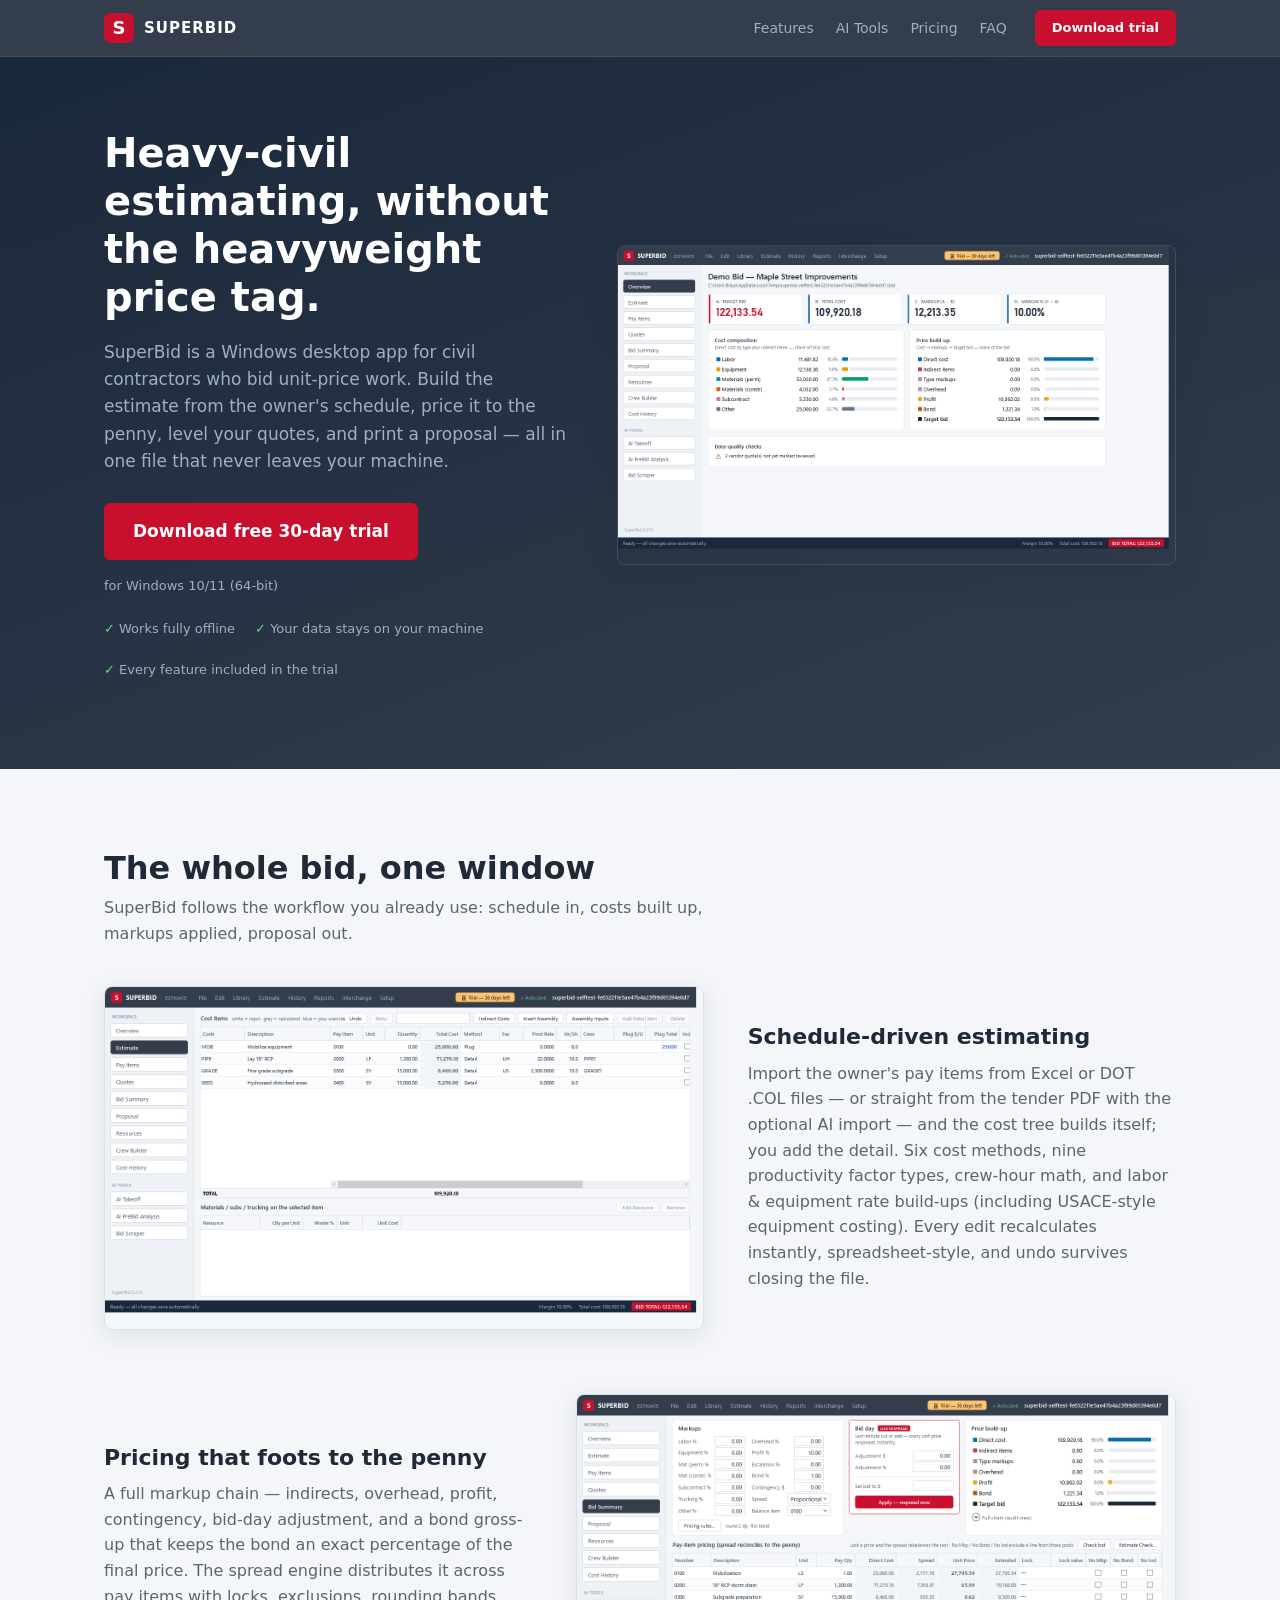
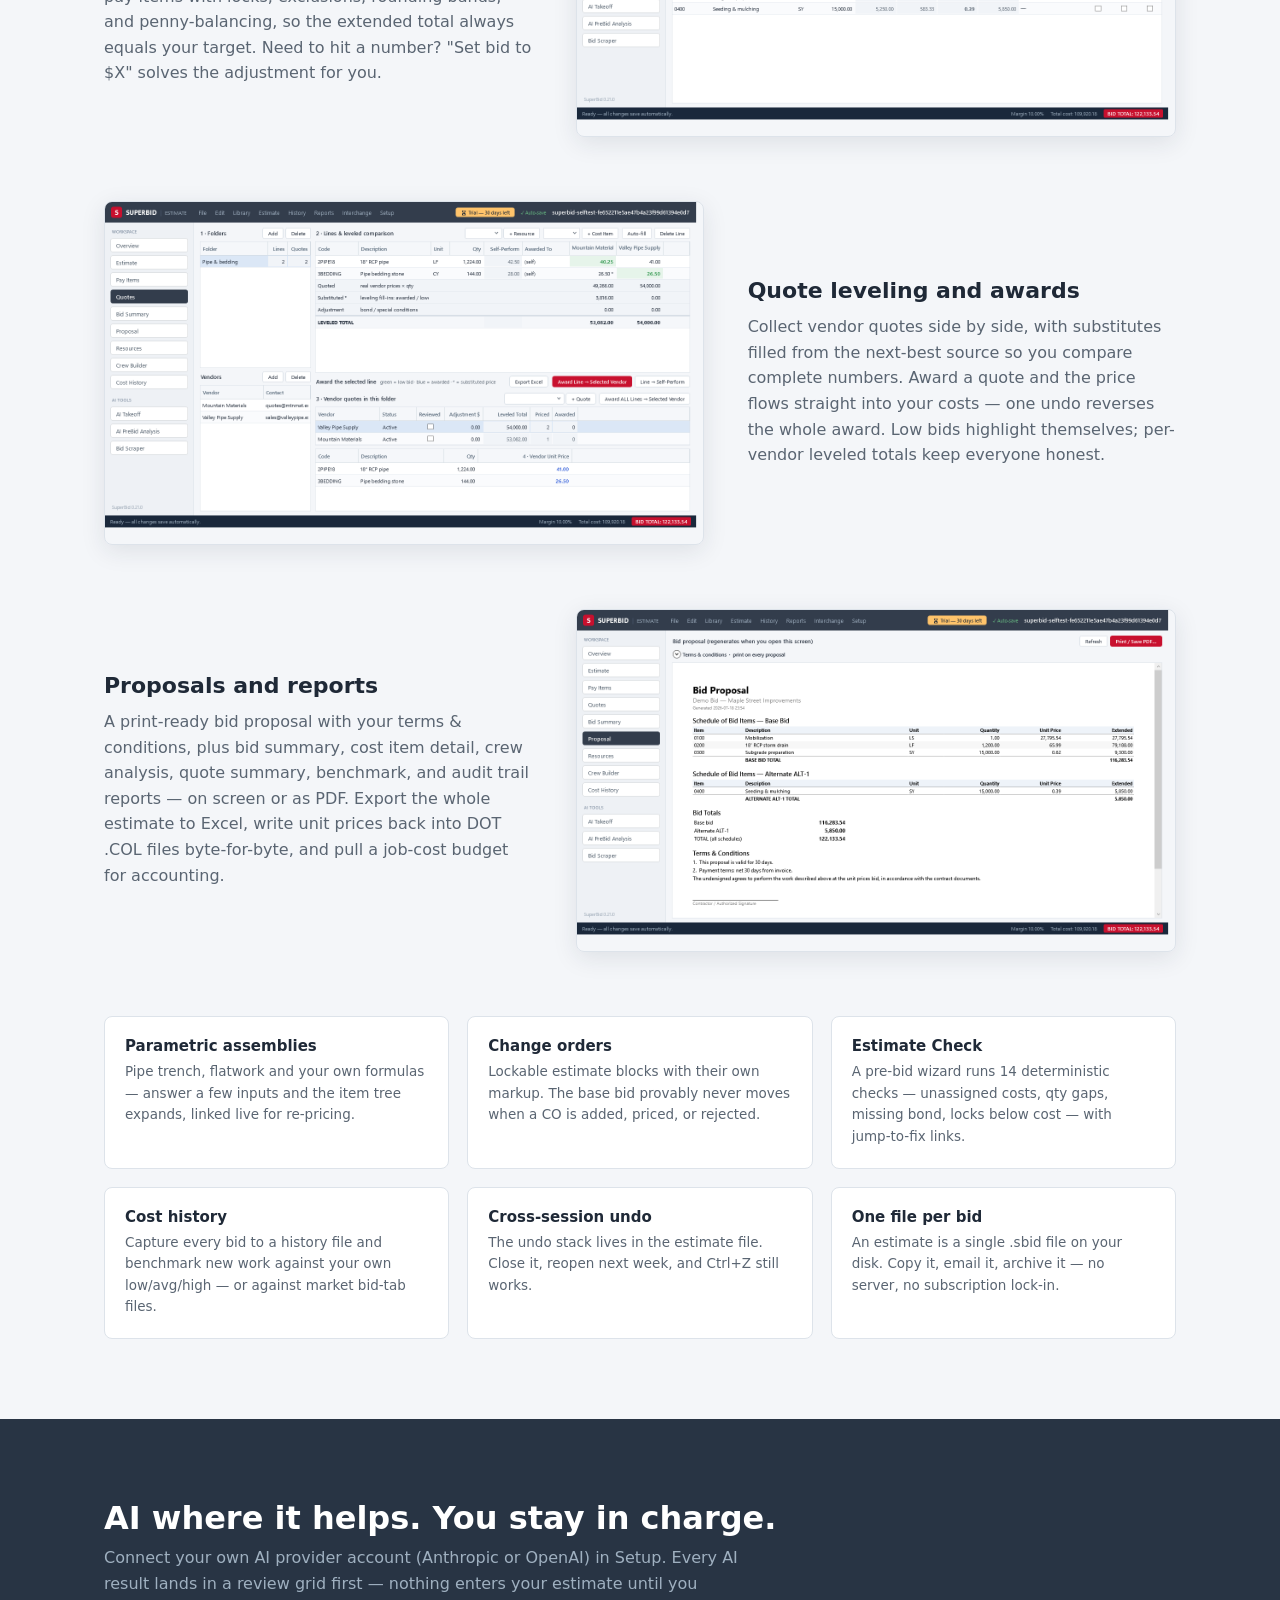
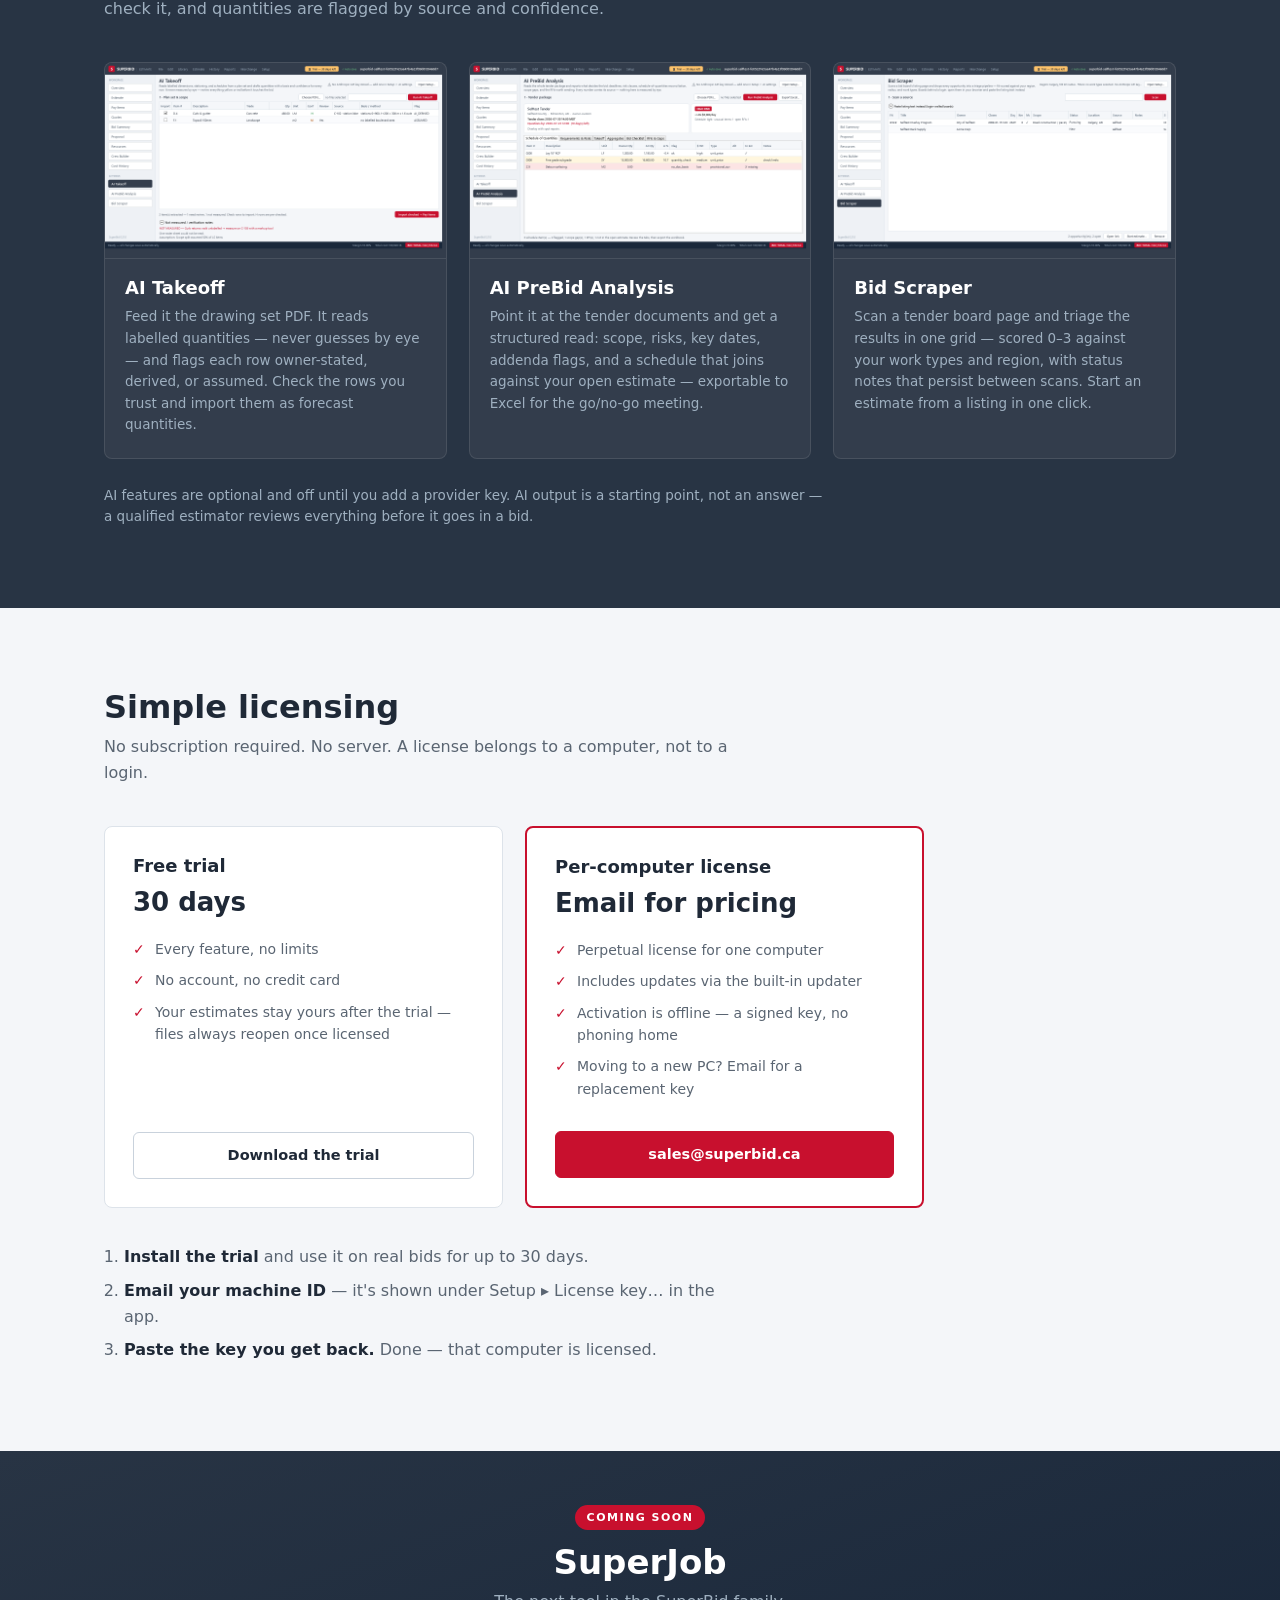
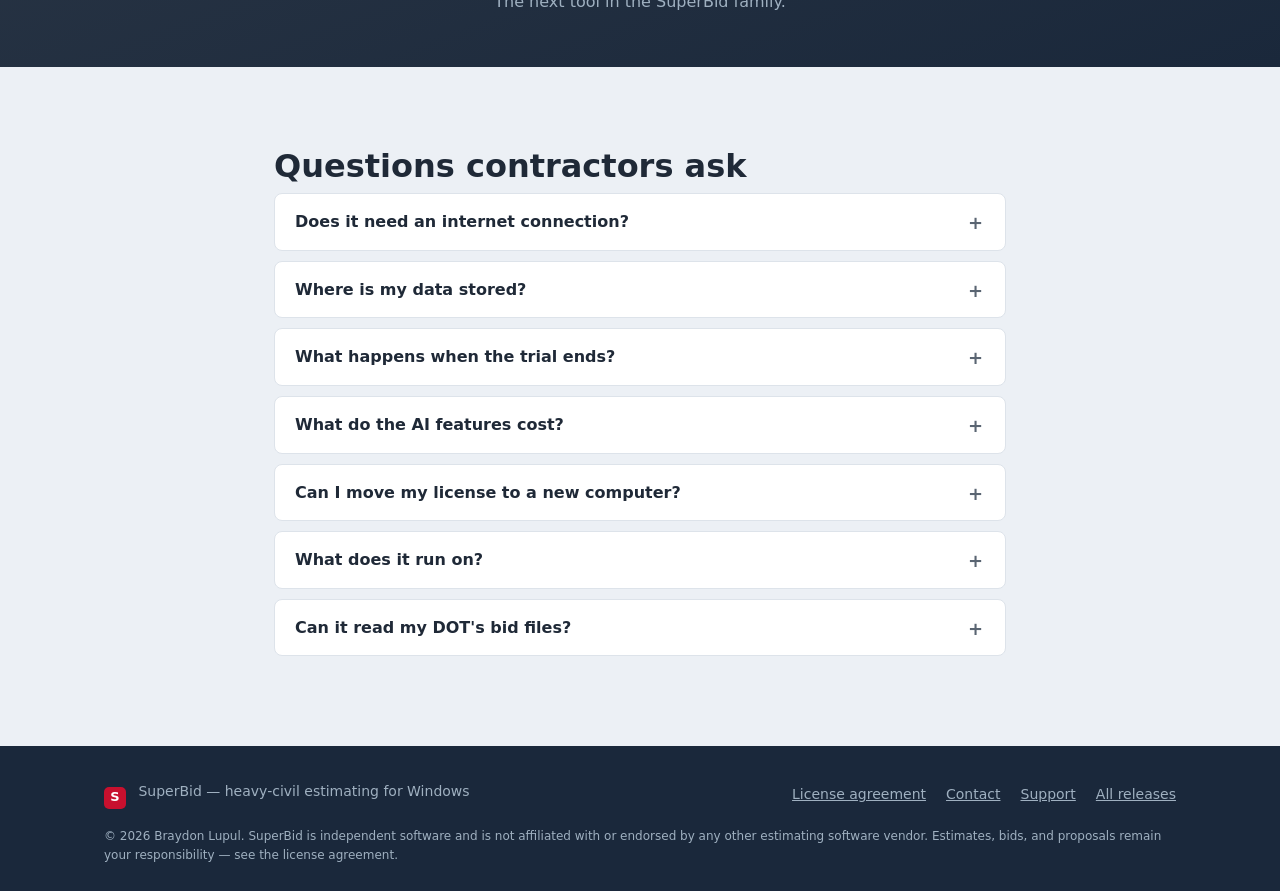
==== index.html @ 9d980979 "SuperJob coming-soon teaser" ====
<!DOCTYPE html>
<html lang="en">
<head>
<meta charset="utf-8">
<meta name="viewport" content="width=device-width, initial-scale=1">
<title>SuperBid — Heavy-Civil Estimating for Windows</title>
<meta name="description" content="SuperBid is a Windows desktop estimating app for heavy-civil contractors: schedule-driven cost trees, crews and equipment build-ups, quote leveling, bid pricing to the penny, AI takeoff and pre-bid analysis. Free 30-day trial.">
<meta property="og:title" content="SuperBid — Heavy-Civil Estimating for Windows">
<meta property="og:description" content="Build the estimate from the owner's schedule, price it to the penny, level your quotes, and print a proposal — all offline, all in one file. Free 30-day trial.">
<meta property="og:type" content="website">
<meta property="og:url" content="https://superbid.ca/">
<meta property="og:image" content="https://superbid.ca/assets/overview.png">
<meta name="twitter:card" content="summary_large_image">
<link rel="canonical" href="https://superbid.ca/">
<link rel="icon" href="assets/favicon.ico">
<link rel="stylesheet" href="styles.css">
</head>
<body>

<header class="topbar">
  <div class="container topbar-inner">
    <a class="brand" href="#top" aria-label="SuperBid home">
      <span class="brand-mark" aria-hidden="true">S</span>
      <span class="brand-name">SUPERBID</span>
    </a>
    <nav class="topnav" aria-label="Main">
      <a href="#features">Features</a>
      <a href="#ai">AI Tools</a>
      <a href="#pricing">Pricing</a>
      <a href="#faq">FAQ</a>
    </nav>
    <a class="btn btn-red btn-small" href="https://github.com/lupulbraydon-ops/superbid-releases/releases/latest" data-download>Download trial</a>
  </div>
</header>

<main id="top">

  <!-- ============ Hero ============ -->
  <section class="hero">
    <div class="container hero-inner">
      <div class="hero-copy">
        <h1>Heavy-civil estimating, without the heavyweight price&nbsp;tag.</h1>
        <p class="hero-sub">SuperBid is a Windows desktop app for civil contractors who bid unit-price work.
        Build the estimate from the owner's schedule, price it to the penny, level your quotes,
        and print a proposal — all in one file that never leaves your machine.</p>
        <div class="hero-actions">
          <a class="btn btn-red btn-big" href="https://github.com/lupulbraydon-ops/superbid-releases/releases/latest" data-download>
            Download free 30-day trial
          </a>
          <span class="hero-version" data-version>for Windows 10/11 (64-bit)</span>
        </div>
        <ul class="trust-strip">
          <li>Works fully offline</li>
          <li>Your data stays on your machine</li>
          <li>Every feature included in the trial</li>
        </ul>
      </div>
      <figure class="hero-shot">
        <img src="assets/overview.png" alt="SuperBid Overview dashboard showing bid KPIs, cost composition and price build-up for an open estimate" width="1400" height="800" loading="eager">
      </figure>
    </div>
  </section>

  <!-- ============ Features ============ -->
  <section id="features" class="section">
    <div class="container">
      <h2>The whole bid, one window</h2>
      <p class="section-sub">SuperBid follows the workflow you already use: schedule in, costs built up, markups applied, proposal out.</p>

      <div class="feature-row">
        <figure><img src="assets/estimate.png" alt="SuperBid Estimate screen: hierarchical cost item tree with crews, productivity factors and computed totals" loading="lazy" width="1400" height="800"></figure>
        <div class="feature-copy">
          <h3>Schedule-driven estimating</h3>
          <p>Import the owner's pay items from Excel or DOT .COL files — or straight from the tender PDF
          with the optional AI import — and the cost tree builds itself; you add the detail. Six cost methods, nine productivity factor types, crew-hour math,
          and labor &amp; equipment rate build-ups (including USACE-style equipment costing).
          Every edit recalculates instantly, spreadsheet-style, and undo survives closing the file.</p>
        </div>
      </div>

      <div class="feature-row reverse">
        <figure><img src="assets/bidsummary.png" alt="SuperBid Bid Summary screen: markup chain, bond and profit settings, price spread across pay items" loading="lazy" width="1400" height="800"></figure>
        <div class="feature-copy">
          <h3>Pricing that foots to the penny</h3>
          <p>A full markup chain — indirects, overhead, profit, contingency, bid-day adjustment, and a
          bond gross-up that keeps the bond an exact percentage of the final price. The spread engine
          distributes it across pay items with locks, exclusions, rounding bands, and penny-balancing,
          so the extended total always equals your target. Need to hit a number? "Set bid to $X" solves
          the adjustment for you.</p>
        </div>
      </div>

      <div class="feature-row">
        <figure><img src="assets/quotes.png" alt="SuperBid Quotes screen: vendor quote comparison grid with low-bid highlighting and awarded vendor" loading="lazy" width="1400" height="800"></figure>
        <div class="feature-copy">
          <h3>Quote leveling and awards</h3>
          <p>Collect vendor quotes side by side, with substitutes filled from the next-best source so you
          compare complete numbers. Award a quote and the price flows straight into your costs —
          one undo reverses the whole award. Low bids highlight themselves; per-vendor leveled totals
          keep everyone honest.</p>
        </div>
      </div>

      <div class="feature-row reverse">
        <figure><img src="assets/proposal.png" alt="SuperBid Proposal screen: inline print preview of the bid proposal with numbered terms and conditions" loading="lazy" width="1400" height="800"></figure>
        <div class="feature-copy">
          <h3>Proposals and reports</h3>
          <p>A print-ready bid proposal with your terms &amp; conditions, plus bid summary, cost item detail,
          crew analysis, quote summary, benchmark, and audit trail reports — on screen or as PDF.
          Export the whole estimate to Excel, write unit prices back into DOT .COL files byte-for-byte,
          and pull a job-cost budget for accounting.</p>
        </div>
      </div>

      <div class="capability-grid">
        <div class="cap"><h4>Parametric assemblies</h4><p>Pipe trench, flatwork and your own formulas — answer a few inputs and the item tree expands, linked live for re-pricing.</p></div>
        <div class="cap"><h4>Change orders</h4><p>Lockable estimate blocks with their own markup. The base bid provably never moves when a CO is added, priced, or rejected.</p></div>
        <div class="cap"><h4>Estimate Check</h4><p>A pre-bid wizard runs 14 deterministic checks — unassigned costs, qty gaps, missing bond, locks below cost — with jump-to-fix links.</p></div>
        <div class="cap"><h4>Cost history</h4><p>Capture every bid to a history file and benchmark new work against your own low/avg/high — or against market bid-tab files.</p></div>
        <div class="cap"><h4>Cross-session undo</h4><p>The undo stack lives in the estimate file. Close it, reopen next week, and Ctrl+Z still works.</p></div>
        <div class="cap"><h4>One file per bid</h4><p>An estimate is a single .sbid file on your disk. Copy it, email it, archive it — no server, no subscription lock-in.</p></div>
      </div>
    </div>
  </section>

  <!-- ============ AI ============ -->
  <section id="ai" class="section section-dark">
    <div class="container">
      <h2>AI where it helps. You stay in charge.</h2>
      <p class="section-sub">Connect your own AI provider account (Anthropic or OpenAI) in Setup. Every AI result lands in a
      review grid first — nothing enters your estimate until you check it, and quantities are flagged
      by source and confidence.</p>
      <div class="ai-grid">
        <figure class="ai-card">
          <img src="assets/aitakeoff.png" alt="SuperBid AI Takeoff screen: quantities transcribed from PDF drawings in a review grid with confidence colouring" loading="lazy" width="1400" height="800">
          <figcaption><h3>AI Takeoff</h3>
          <p>Feed it the drawing set PDF. It reads labelled quantities — never guesses by eye — and flags
          each row owner-stated, derived, or assumed. Check the rows you trust and import them as
          forecast quantities.</p></figcaption>
        </figure>
        <figure class="ai-card">
          <img src="assets/prebid.png" alt="SuperBid AI PreBid screen: tender analysis summary cards with risk rating and schedule join" loading="lazy" width="1400" height="800">
          <figcaption><h3>AI PreBid Analysis</h3>
          <p>Point it at the tender documents and get a structured read: scope, risks, key dates,
          addenda flags, and a schedule that joins against your open estimate — exportable to Excel
          for the go/no-go meeting.</p></figcaption>
        </figure>
        <figure class="ai-card">
          <img src="assets/scraper.png" alt="SuperBid Bid Scraper screen: scanned tender listings scored by fit with triage status column" loading="lazy" width="1400" height="800">
          <figcaption><h3>Bid Scraper</h3>
          <p>Scan a tender board page and triage the results in one grid — scored 0–3 against your work
          types and region, with status notes that persist between scans. Start an estimate from a
          listing in one click.</p></figcaption>
        </figure>
      </div>
      <p class="ai-note">AI features are optional and off until you add a provider key. AI output is a starting point,
      not an answer — a qualified estimator reviews everything before it goes in a bid.</p>
    </div>
  </section>

  <!-- ============ Pricing ============ -->
  <section id="pricing" class="section">
    <div class="container">
      <h2>Simple licensing</h2>
      <p class="section-sub">No subscription required. No server. A license belongs to a computer, not to a login.</p>
      <div class="pricing-grid">
        <div class="price-card">
          <h3>Free trial</h3>
          <p class="price-line">30 days</p>
          <ul>
            <li>Every feature, no limits</li>
            <li>No account, no credit card</li>
            <li>Your estimates stay yours after the trial — files always reopen once licensed</li>
          </ul>
          <a class="btn btn-outline" href="https://github.com/lupulbraydon-ops/superbid-releases/releases/latest" data-download>Download the trial</a>
        </div>
        <div class="price-card price-card-main">
          <h3>Per-computer license</h3>
          <p class="price-line">Email for pricing</p>
          <ul>
            <li>Perpetual license for one computer</li>
            <li>Includes updates via the built-in updater</li>
            <li>Activation is offline — a signed key, no phoning home</li>
            <li>Moving to a new PC? Email for a replacement key</li>
          </ul>
          <a class="btn btn-red" href="mailto:sales@superbid.ca?subject=SuperBid%20license">sales@superbid.ca</a>
        </div>
      </div>
      <ol class="buy-steps">
        <li><strong>Install the trial</strong> and use it on real bids for up to 30 days.</li>
        <li><strong>Email your machine ID</strong> — it's shown under Setup ▸ License key… in the app.</li>
        <li><strong>Paste the key you get back.</strong> Done — that computer is licensed.</li>
      </ol>
    </div>
  </section>

  <!-- ============ SuperJob teaser ============ -->
  <section class="teaser" aria-label="Coming soon">
    <div class="container">
      <span class="teaser-badge">Coming soon</span>
      <h2>SuperJob</h2>
      <p>The next tool in the SuperBid family.</p>
    </div>
  </section>

  <!-- ============ FAQ ============ -->
  <section id="faq" class="section section-alt">
    <div class="container container-narrow">
      <h2>Questions contractors ask</h2>
      <details>
        <summary>Does it need an internet connection?</summary>
        <p>No. Estimating, pricing, quotes, and reports are fully offline — job-trailer friendly. On launch
        the app checks the public release feed for a newer version (nothing about you or your estimates is
        sent, and downloads only happen when you click the update button). The optional AI tools and
        tender-board scans use the internet when you run them.</p>
      </details>
      <details>
        <summary>Where is my data stored?</summary>
        <p>On your disk. Each estimate is a single .sbid file (an open, self-contained database file);
        libraries and history are files too. There is no cloud account, and nothing you create is uploaded
        anywhere — unless you run the optional AI tools, which send only the documents you choose to your
        own AI provider account.</p>
      </details>
      <details>
        <summary>What happens when the trial ends?</summary>
        <p>The app asks for a license key at startup. Your files are untouched, and they open again the
        moment a key is entered. Nothing is deleted, ever.</p>
      </details>
      <details>
        <summary>What do the AI features cost?</summary>
        <p>They run on your own AI provider account (Anthropic or OpenAI) using your API key, so you pay the
        provider directly for what you use — typically cents per document. Without a key, the AI screens
        simply stay off; everything else works.</p>
      </details>
      <details>
        <summary>Can I move my license to a new computer?</summary>
        <p>Yes — licenses are per-computer, so email your new machine ID to
        <a href="mailto:support@superbid.ca">support@superbid.ca</a> and you'll get a replacement key.</p>
      </details>
      <details>
        <summary>What does it run on?</summary>
        <p>Windows 10 or 11, 64-bit. It's a single self-contained download — no installer chain,
        no runtimes to hunt down. Unzip and run.</p>
      </details>
      <details>
        <summary>Can it read my DOT's bid files?</summary>
        <p>SuperBid round-trips fixed-column .COL proposal files (import the schedule, write your unit
        prices back into the same file byte-for-byte) and imports pay items from Excel; the optional AI
        import reads them from tender PDFs. For agencies using AASHTOWare .ebsx, convert to .COL in
        AASHTOWare first.</p>
      </details>
    </div>
  </section>

</main>

<footer class="footer">
  <div class="container footer-inner">
    <div>
      <span class="brand-mark brand-mark-small" aria-hidden="true">S</span>
      <span>SuperBid — heavy-civil estimating for Windows</span>
    </div>
    <nav aria-label="Footer">
      <a href="eula.html">License agreement</a>
      <a href="mailto:info@superbid.ca">Contact</a>
      <a href="mailto:support@superbid.ca">Support</a>
      <a href="https://github.com/lupulbraydon-ops/superbid-releases/releases" rel="noopener">All releases</a>
    </nav>
  </div>
  <div class="container footer-fine">
    <p>© 2026 Braydon Lupul. SuperBid is independent software and is not affiliated with or endorsed by any other estimating software vendor.
    Estimates, bids, and proposals remain your responsibility — see the license agreement.</p>
  </div>
</footer>

<script src="site.js"></script>
</body>
</html>
---- styles.css ----
/* SuperBid marketing site — brand tokens lifted from the app's Theme.xaml:
   slate 950 #1A283B / 900 #283444 / 800 #333D4C, accent #C8102E (hover #A50D26),
   page bg #F4F6F9, text #1F2937 / secondary #5A6572. No external fonts or JS libs. */

* { margin: 0; padding: 0; box-sizing: border-box; }

:root {
  --slate-950: #1A283B;
  --slate-900: #283444;
  --slate-800: #333D4C;
  --red: #C8102E;
  --red-hover: #A50D26;
  --page: #F4F6F9;
  --card: #FFFFFF;
  --border: #DDE3EA;
  --text: #1F2937;
  --text-2: #5A6572;
  --text-on-dark: #FFFFFF;
  --text-dim-on-dark: #9FB0C0;
  --radius: 8px;
  --shadow: 0 10px 30px rgba(26, 40, 59, 0.18);
}

@media (prefers-reduced-motion: no-preference) {
  html { scroll-behavior: smooth; }
}

body {
  font-family: "Segoe UI", system-ui, -apple-system, sans-serif;
  color: var(--text);
  background: var(--page);
  line-height: 1.6;
  font-size: 16px;
}

img { max-width: 100%; height: auto; display: block; }

.container { max-width: 1120px; margin: 0 auto; padding: 0 24px; }
.container-narrow { max-width: 780px; }

h1, h2, h3, h4 { line-height: 1.2; }
h2 { font-size: 32px; margin-bottom: 8px; }
.section-sub { color: var(--text-2); max-width: 640px; margin-bottom: 40px; }

/* ---- top bar ---- */
.topbar {
  position: sticky; top: 0; z-index: 50;
  background: var(--slate-800);
  border-bottom: 1px solid rgba(255,255,255,0.08);
}
.topbar-inner { display: flex; align-items: center; gap: 28px; height: 56px; }
.brand { display: flex; align-items: center; gap: 10px; text-decoration: none; }
.brand-mark {
  display: inline-flex; align-items: center; justify-content: center;
  width: 30px; height: 30px; border-radius: 7px;
  background: var(--red); color: #fff; font-weight: 800; font-size: 18px;
}
.brand-mark-small { width: 22px; height: 22px; font-size: 13px; border-radius: 5px; margin-right: 8px; vertical-align: -5px; }
.brand-name { color: #fff; font-weight: 700; letter-spacing: 1px; font-size: 15px; }
.topnav { display: flex; gap: 22px; margin-left: auto; }
.topnav a { color: var(--text-dim-on-dark); text-decoration: none; font-size: 14px; }
.topnav a:hover { color: #fff; }

/* ---- buttons ---- */
.btn {
  display: inline-block; text-decoration: none; text-align: center;
  border-radius: 6px; font-weight: 600; border: 1px solid transparent;
  transition: background 0.15s, border-color 0.15s;
}
.btn-red { background: var(--red); color: #fff; border-color: var(--red); }
.btn-red:hover { background: var(--red-hover); border-color: var(--red-hover); }
.btn-outline { color: var(--text); border-color: #C9D2DC; background: var(--card); }
.btn-outline:hover { border-color: var(--slate-800); }
.btn-small { padding: 7px 16px; font-size: 13px; }
.btn-big { padding: 14px 28px; font-size: 17px; }

/* ---- hero ---- */
.hero {
  background: linear-gradient(160deg, var(--slate-950) 0%, var(--slate-800) 100%);
  color: var(--text-on-dark);
  padding: 72px 0 88px;
}
.hero-inner { display: grid; grid-template-columns: 5fr 6fr; gap: 48px; align-items: center; }
.hero h1 { font-size: clamp(30px, 3.6vw, 40px); margin-bottom: 18px; max-width: 20ch; }
.hero-sub { color: var(--text-dim-on-dark); font-size: 17px; margin-bottom: 28px; }
.hero-actions { display: flex; align-items: center; gap: 16px; flex-wrap: wrap; margin-bottom: 22px; }
.hero-version { color: var(--text-dim-on-dark); font-size: 13px; }
.trust-strip { list-style: none; display: flex; gap: 20px; flex-wrap: wrap; }
.trust-strip li { color: var(--text-dim-on-dark); font-size: 13px; }
.trust-strip li::before { content: "✓ "; color: #6FCF8B; }
.hero-shot img {
  border-radius: var(--radius);
  border: 1px solid rgba(255,255,255,0.12);
  box-shadow: var(--shadow);
}

/* ---- sections ---- */
.section { padding: 80px 0; }
.section-alt { background: #ECF0F5; }
.section-dark { background: var(--slate-900); color: var(--text-on-dark); }
.section-dark .section-sub { color: var(--text-dim-on-dark); }

/* ---- feature rows ---- */
.feature-row {
  display: grid; grid-template-columns: 7fr 5fr; gap: 44px;
  align-items: center; margin-bottom: 64px;
}
.feature-row.reverse { grid-template-columns: 5fr 7fr; }
.feature-row.reverse figure { order: 2; }
.feature-row figure img {
  border-radius: var(--radius);
  border: 1px solid var(--border);
  box-shadow: 0 6px 24px rgba(26, 40, 59, 0.10);
}
.feature-copy h3 { font-size: 22px; margin-bottom: 10px; }
.feature-copy p { color: var(--text-2); }

/* ---- capability grid ---- */
.capability-grid {
  display: grid; grid-template-columns: repeat(3, 1fr); gap: 18px; margin-top: 8px;
}
.cap {
  background: var(--card); border: 1px solid var(--border);
  border-radius: var(--radius); padding: 20px;
}
.cap h4 { margin-bottom: 6px; font-size: 15px; }
.cap p { color: var(--text-2); font-size: 13.5px; }

/* ---- AI ---- */
.ai-grid { display: grid; grid-template-columns: repeat(3, 1fr); gap: 22px; }
.ai-card { background: var(--slate-800); border-radius: var(--radius); overflow: hidden;
  border: 1px solid rgba(255,255,255,0.10); }
.ai-card img { border-bottom: 1px solid rgba(255,255,255,0.10); }
.ai-card figcaption { padding: 18px 20px 22px; }
.ai-card h3 { font-size: 18px; margin-bottom: 8px; }
.ai-card p { color: var(--text-dim-on-dark); font-size: 13.5px; }
.ai-note { margin-top: 26px; color: var(--text-dim-on-dark); font-size: 13.5px; max-width: 720px; }

/* ---- pricing ---- */
.pricing-grid { display: grid; grid-template-columns: 1fr 1fr; gap: 22px; max-width: 820px; }
.price-card {
  background: var(--card); border: 1px solid var(--border);
  border-radius: var(--radius); padding: 28px;
  display: flex; flex-direction: column;
}
.price-card-main { border-color: var(--red); border-width: 2px; }
.price-card h3 { font-size: 18px; }
.price-line { font-size: 26px; font-weight: 700; margin: 6px 0 14px; }
.price-card ul { list-style: none; margin-bottom: 22px; flex: 1; }
.price-card li { padding-left: 22px; position: relative; margin-bottom: 9px; color: var(--text-2); font-size: 14px; }
.price-card li::before { content: "✓"; position: absolute; left: 0; color: var(--red); font-weight: 700; }
.price-card .btn { padding: 11px 18px; font-size: 14.5px; }
.buy-steps { margin-top: 36px; padding-left: 20px; max-width: 640px; }
.buy-steps li { margin-bottom: 8px; color: var(--text-2); }
.buy-steps strong { color: var(--text); }

/* ---- SuperJob teaser ---- */
.teaser {
  background: linear-gradient(160deg, var(--slate-900) 0%, var(--slate-950) 100%);
  color: var(--text-on-dark); text-align: center; padding: 52px 0;
}
.teaser-badge {
  display: inline-block; background: var(--red); color: #fff;
  font-size: 11px; font-weight: 700; letter-spacing: 1.5px; text-transform: uppercase;
  padding: 4px 12px; border-radius: 999px; margin-bottom: 12px;
}
.teaser h2 { font-size: 34px; margin-bottom: 6px; }
.teaser p { color: var(--text-dim-on-dark); }

/* ---- FAQ ---- */
#faq details {
  background: var(--card); border: 1px solid var(--border);
  border-radius: var(--radius); margin-bottom: 10px; padding: 0 20px;
}
#faq summary {
  cursor: pointer; font-weight: 600; padding: 15px 28px 15px 0; list-style: none; position: relative;
}
#faq summary::-webkit-details-marker { display: none; }
/* the "/ ''" alternative text keeps screen readers from announcing the marker */
#faq summary::after { content: "+" / ""; position: absolute; right: 2px; color: var(--text-2); font-size: 18px; }
#faq details[open] summary::after { content: "–" / ""; }
#faq details p { padding-bottom: 16px; color: var(--text-2); }

/* ---- footer ---- */
.footer { background: var(--slate-950); color: var(--text-dim-on-dark); padding: 34px 0 26px; font-size: 14px; }
.footer-inner { display: flex; align-items: center; justify-content: space-between; gap: 18px; flex-wrap: wrap; }
.footer-inner nav { display: flex; gap: 20px; }
.footer a { color: var(--text-dim-on-dark); }
.footer a:hover { color: #fff; }
/* no opacity here — #9FB0C0 on #1A283B passes AA; dimming it below 4.5:1 doesn't */
.footer-fine { margin-top: 18px; font-size: 12px; }

/* ---- EULA page ---- */
.legal { background: var(--card); border: 1px solid var(--border); border-radius: var(--radius);
  padding: 36px; margin: 48px auto; }
.legal h1 { font-size: 24px; margin-bottom: 4px; }
.legal-version { color: var(--text-2); font-size: 13px; margin-bottom: 22px; }
.legal h2 { font-size: 16px; margin: 24px 0 6px; }
.legal p, .legal li { font-size: 14.5px; color: var(--text); }
.legal p { margin-bottom: 10px; }
.legal ol { padding-left: 26px; margin-bottom: 10px; }
.legal li { margin-bottom: 6px; }

/* ---- responsive ---- */
@media (max-width: 920px) {
  .hero-inner, .feature-row, .feature-row.reverse { grid-template-columns: 1fr; }
  .feature-row.reverse figure { order: 0; }
  .capability-grid, .ai-grid, .pricing-grid { grid-template-columns: 1fr; }
  .topnav { gap: 14px; }
  .topnav a { font-size: 13px; }
  .section { padding: 56px 0; }
}

@media (max-width: 640px) {
  .topnav { display: none; }
  /* with the nav gone, its margin-left:auto goes too — keep the button right-aligned */
  .topbar-inner .btn { margin-left: auto; }
}

/* ---- print ---- */
@media print {
  .topbar, .footer-inner nav, .btn, .hero-shot { display: none; }
  .hero, .section-dark, .footer, .teaser { background: #fff; color: var(--text); }
  .teaser p { color: var(--text-2); }
  .hero-sub, .section-dark .section-sub, .ai-note, .footer, .footer a { color: var(--text-2); }
  .ai-card { background: #fff; border: 1px solid var(--border); }
  .ai-card p, .trust-strip li, .hero-version { color: var(--text-2); }
}
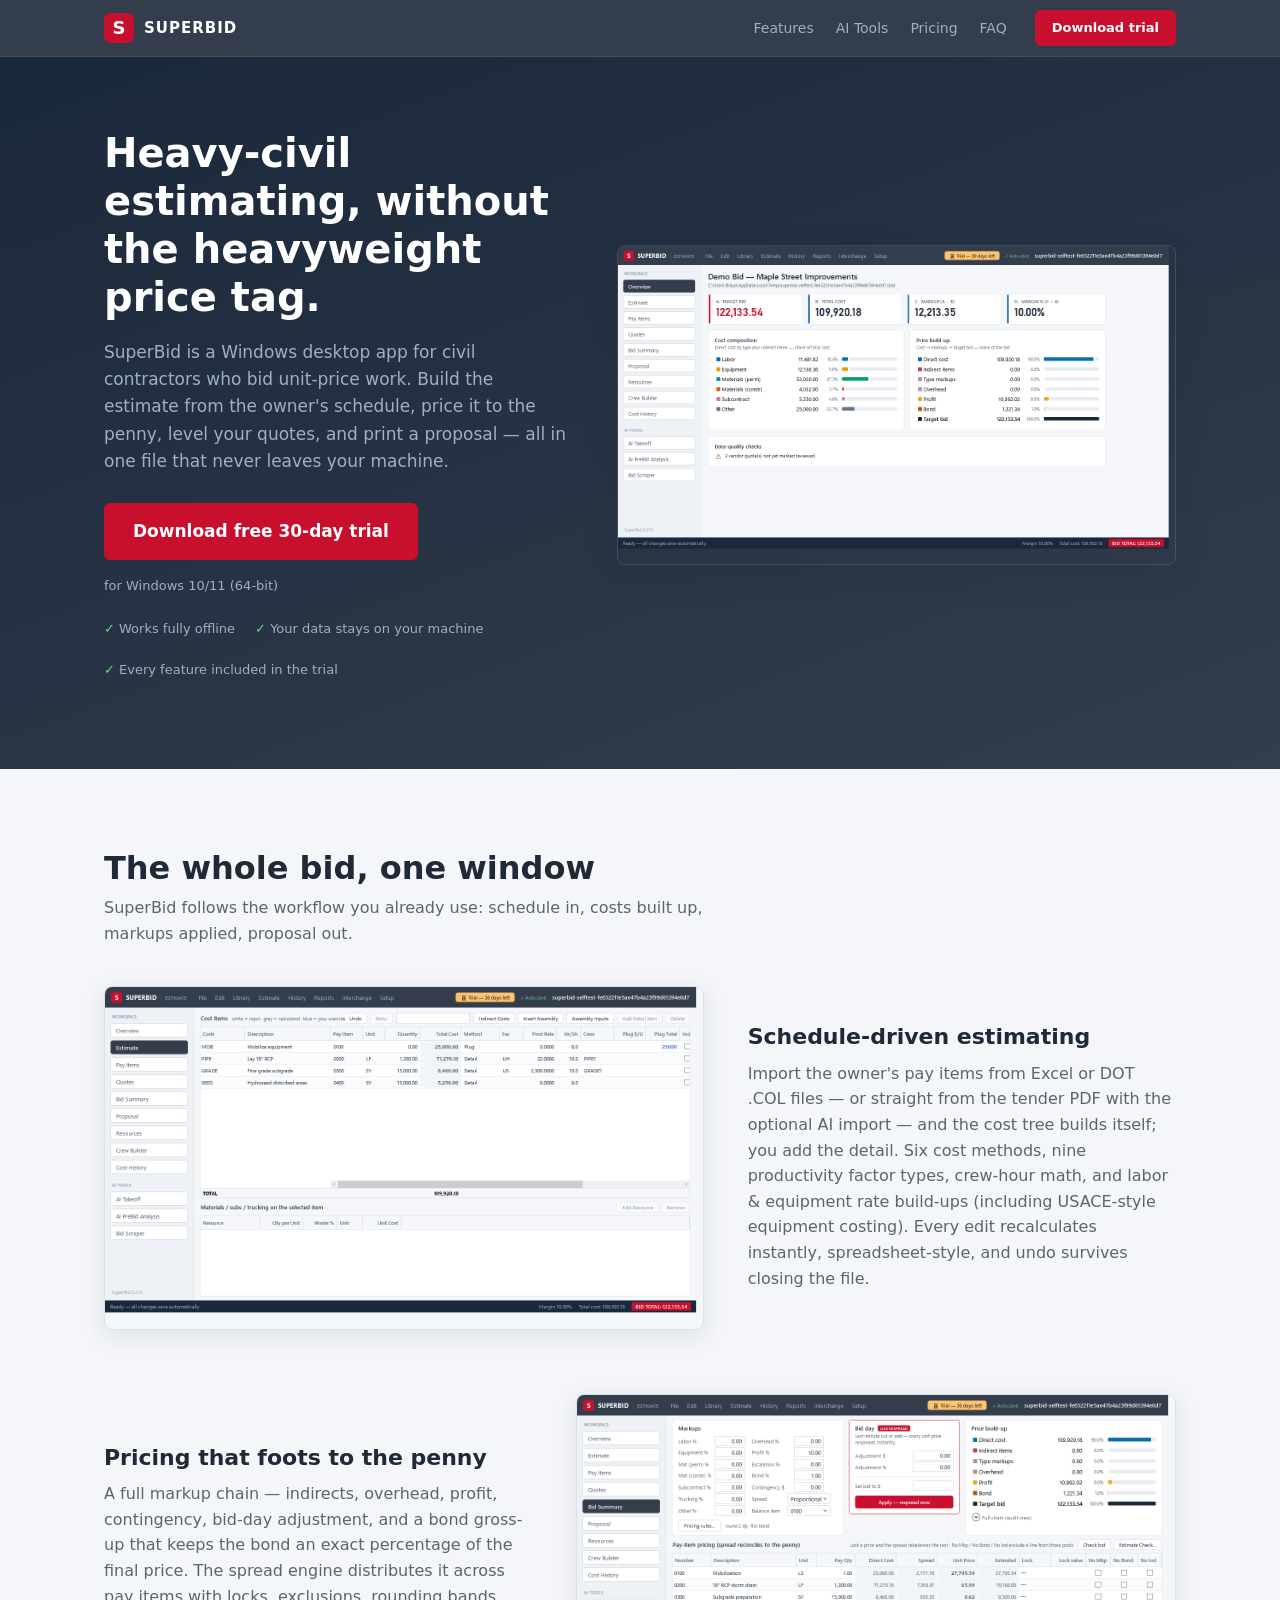
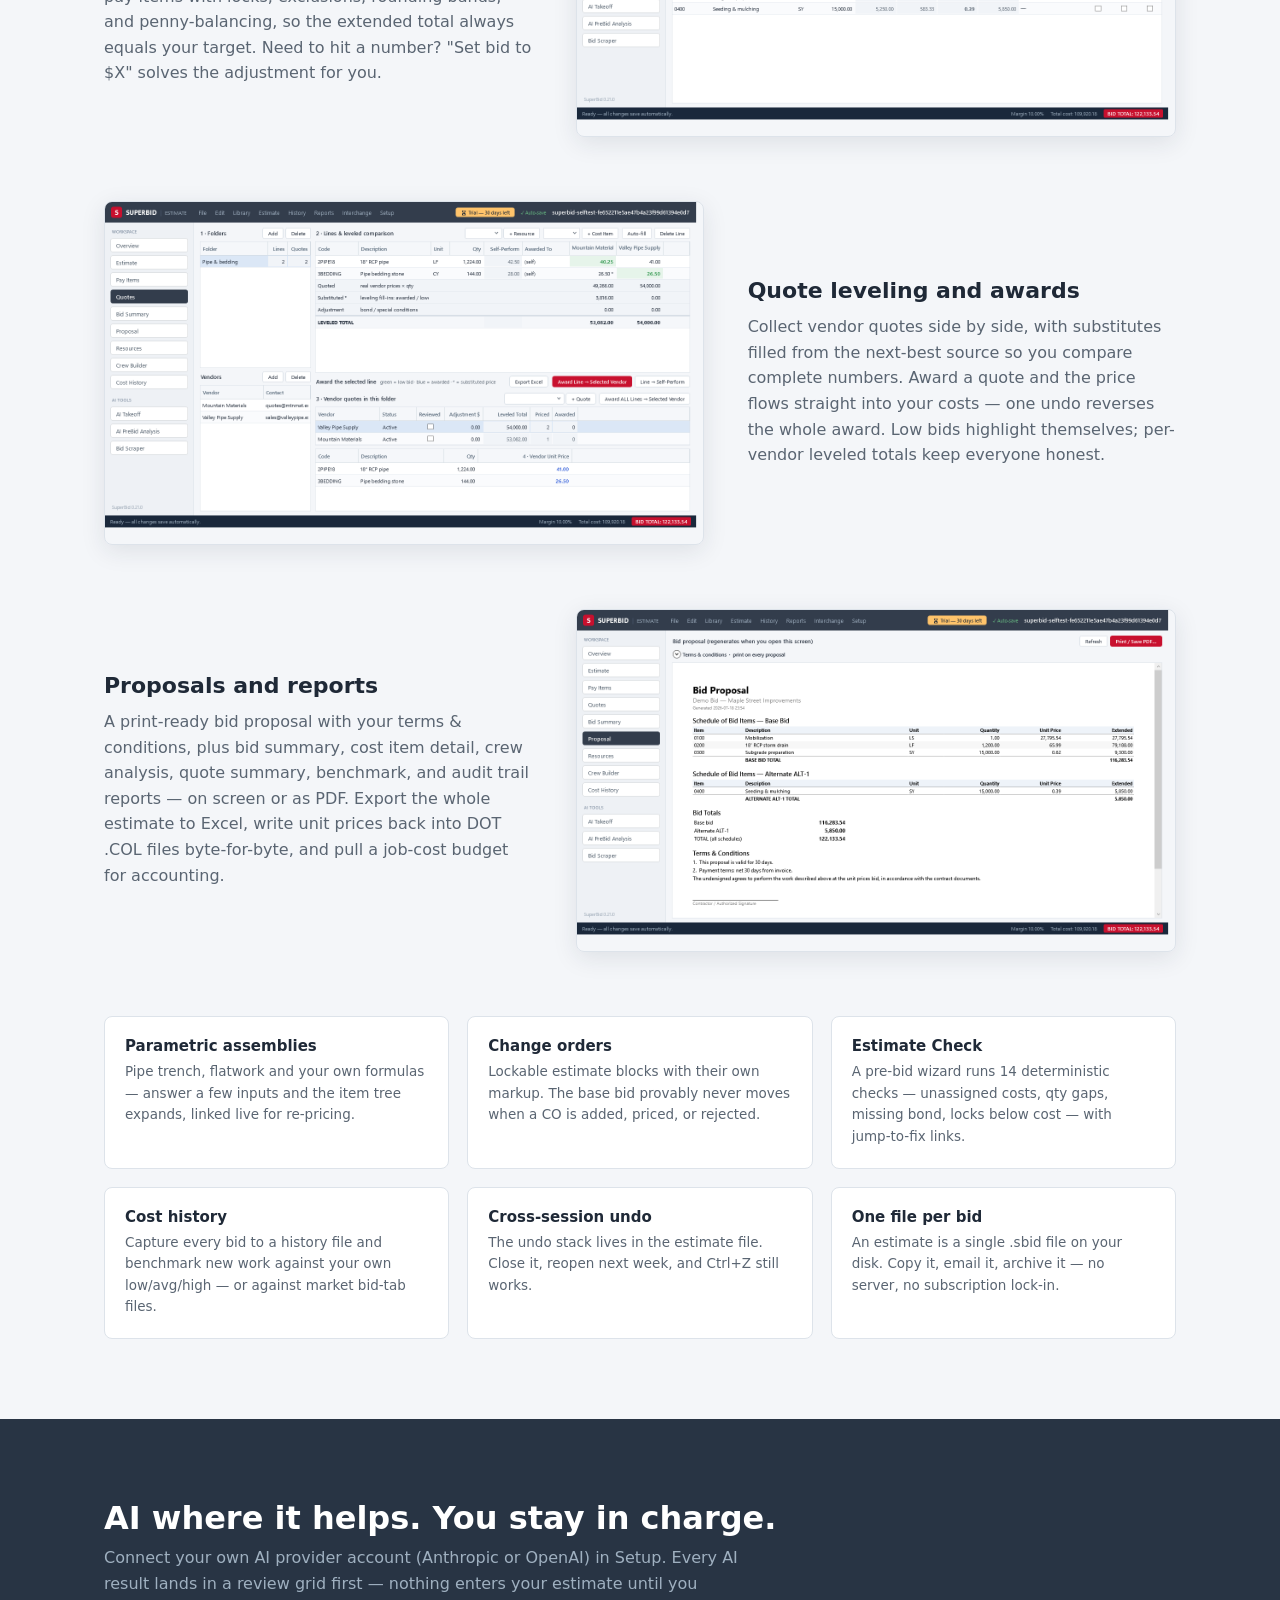
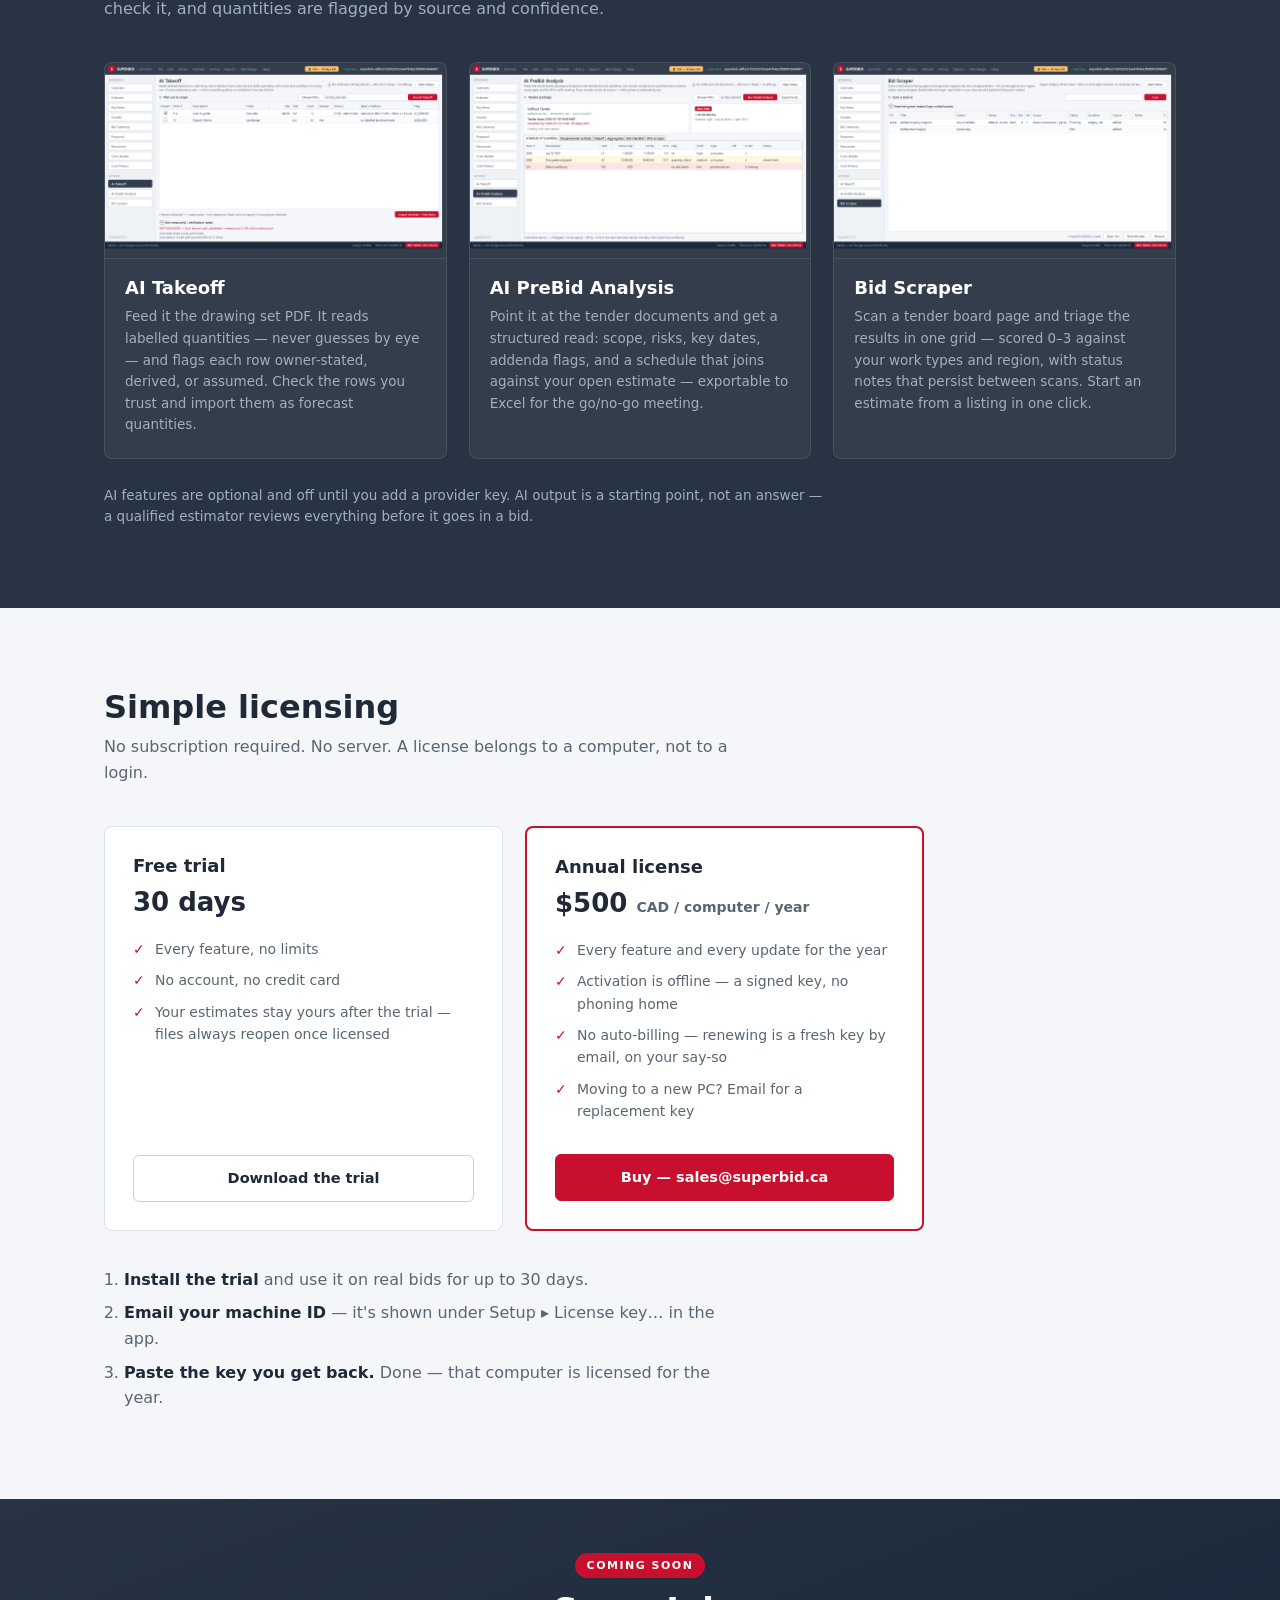
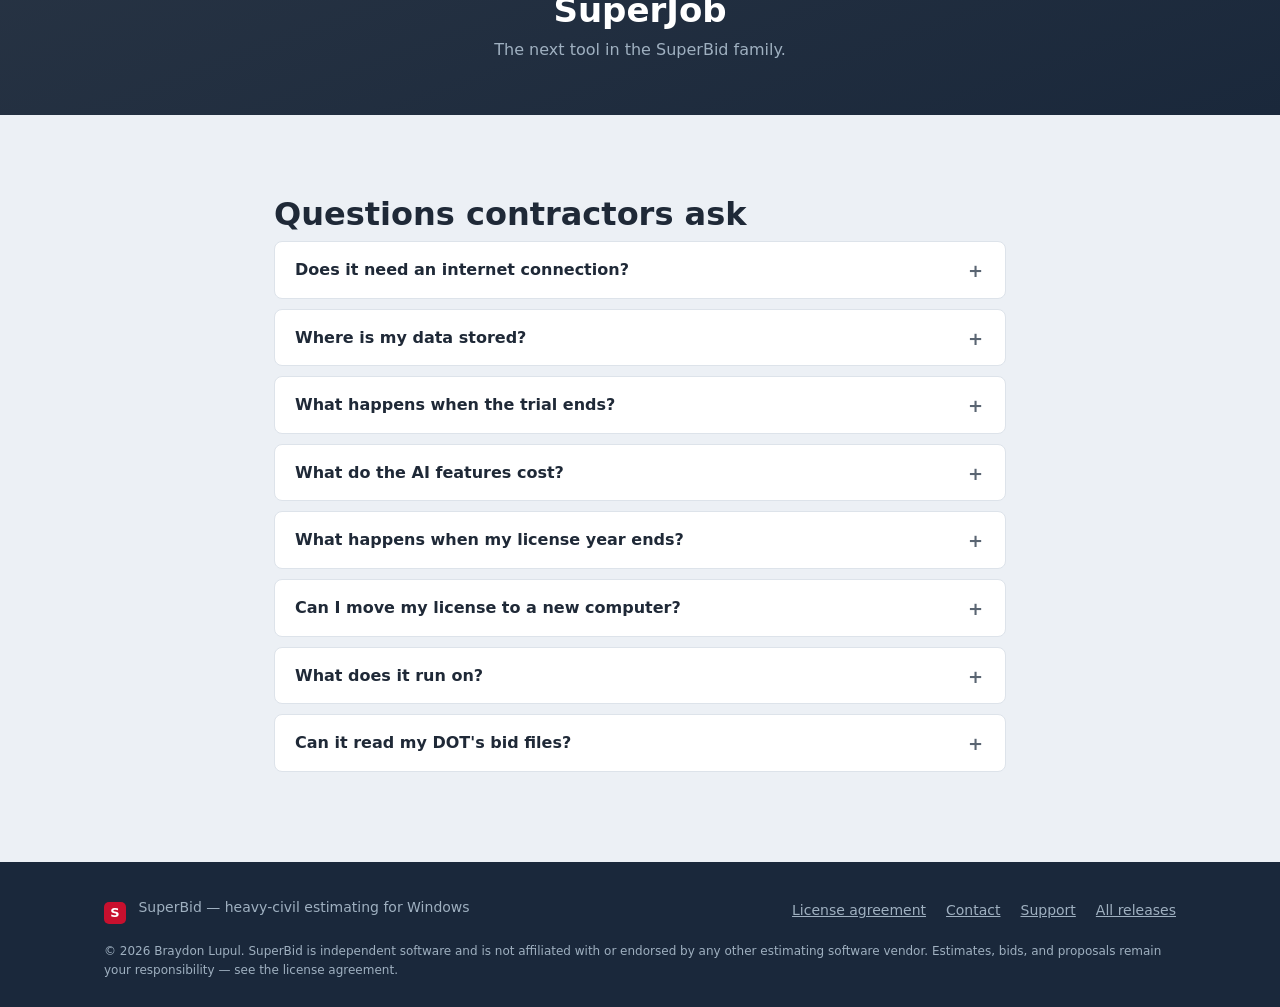
==== commit d99895e7: "Pricing: $500 CAD/computer/year + renewal FAQ" ====
--- a/index.html
+++ b/index.html
@@ -175,21 +175,21 @@
           <a class="btn btn-outline" href="https://github.com/lupulbraydon-ops/superbid-releases/releases/latest" data-download>Download the trial</a>
         </div>
         <div class="price-card price-card-main">
-          <h3>Per-computer license</h3>
-          <p class="price-line">Email for pricing</p>
+          <h3>Annual license</h3>
+          <p class="price-line">$500 <span class="price-per">CAD / computer / year</span></p>
           <ul>
-            <li>Perpetual license for one computer</li>
-            <li>Includes updates via the built-in updater</li>
+            <li>Every feature and every update for the year</li>
             <li>Activation is offline — a signed key, no phoning home</li>
+            <li>No auto-billing — renewing is a fresh key by email, on your say-so</li>
             <li>Moving to a new PC? Email for a replacement key</li>
           </ul>
-          <a class="btn btn-red" href="mailto:sales@superbid.ca?subject=SuperBid%20license">sales@superbid.ca</a>
+          <a class="btn btn-red" href="mailto:sales@superbid.ca?subject=SuperBid%20license">Buy — sales@superbid.ca</a>
         </div>
       </div>
       <ol class="buy-steps">
         <li><strong>Install the trial</strong> and use it on real bids for up to 30 days.</li>
         <li><strong>Email your machine ID</strong> — it's shown under Setup ▸ License key… in the app.</li>
-        <li><strong>Paste the key you get back.</strong> Done — that computer is licensed.</li>
+        <li><strong>Paste the key you get back.</strong> Done — that computer is licensed for the year.</li>
       </ol>
     </div>
   </section>
@@ -231,6 +231,12 @@
         <p>They run on your own AI provider account (Anthropic or OpenAI) using your API key, so you pay the
         provider directly for what you use — typically cents per document. Without a key, the AI screens
         simply stay off; everything else works.</p>
+      </details>
+      <details>
+        <summary>What happens when my license year ends?</summary>
+        <p>The app tells you and asks for a new key — nothing is auto-billed and nothing is deleted.
+        Email <a href="mailto:sales@superbid.ca">sales@superbid.ca</a>, get your renewal key, paste it,
+        and keep working. If you choose not to renew, your .sbid files are still your files.</p>
       </details>
       <details>
         <summary>Can I move my license to a new computer?</summary>
--- a/styles.css
+++ b/styles.css
@@ -146,6 +146,7 @@
 .price-card-main { border-color: var(--red); border-width: 2px; }
 .price-card h3 { font-size: 18px; }
 .price-line { font-size: 26px; font-weight: 700; margin: 6px 0 14px; }
+.price-per { font-size: 14px; font-weight: 600; color: var(--text-2); }
 .price-card ul { list-style: none; margin-bottom: 22px; flex: 1; }
 .price-card li { padding-left: 22px; position: relative; margin-bottom: 9px; color: var(--text-2); font-size: 14px; }
 .price-card li::before { content: "✓"; position: absolute; left: 0; color: var(--red); font-weight: 700; }
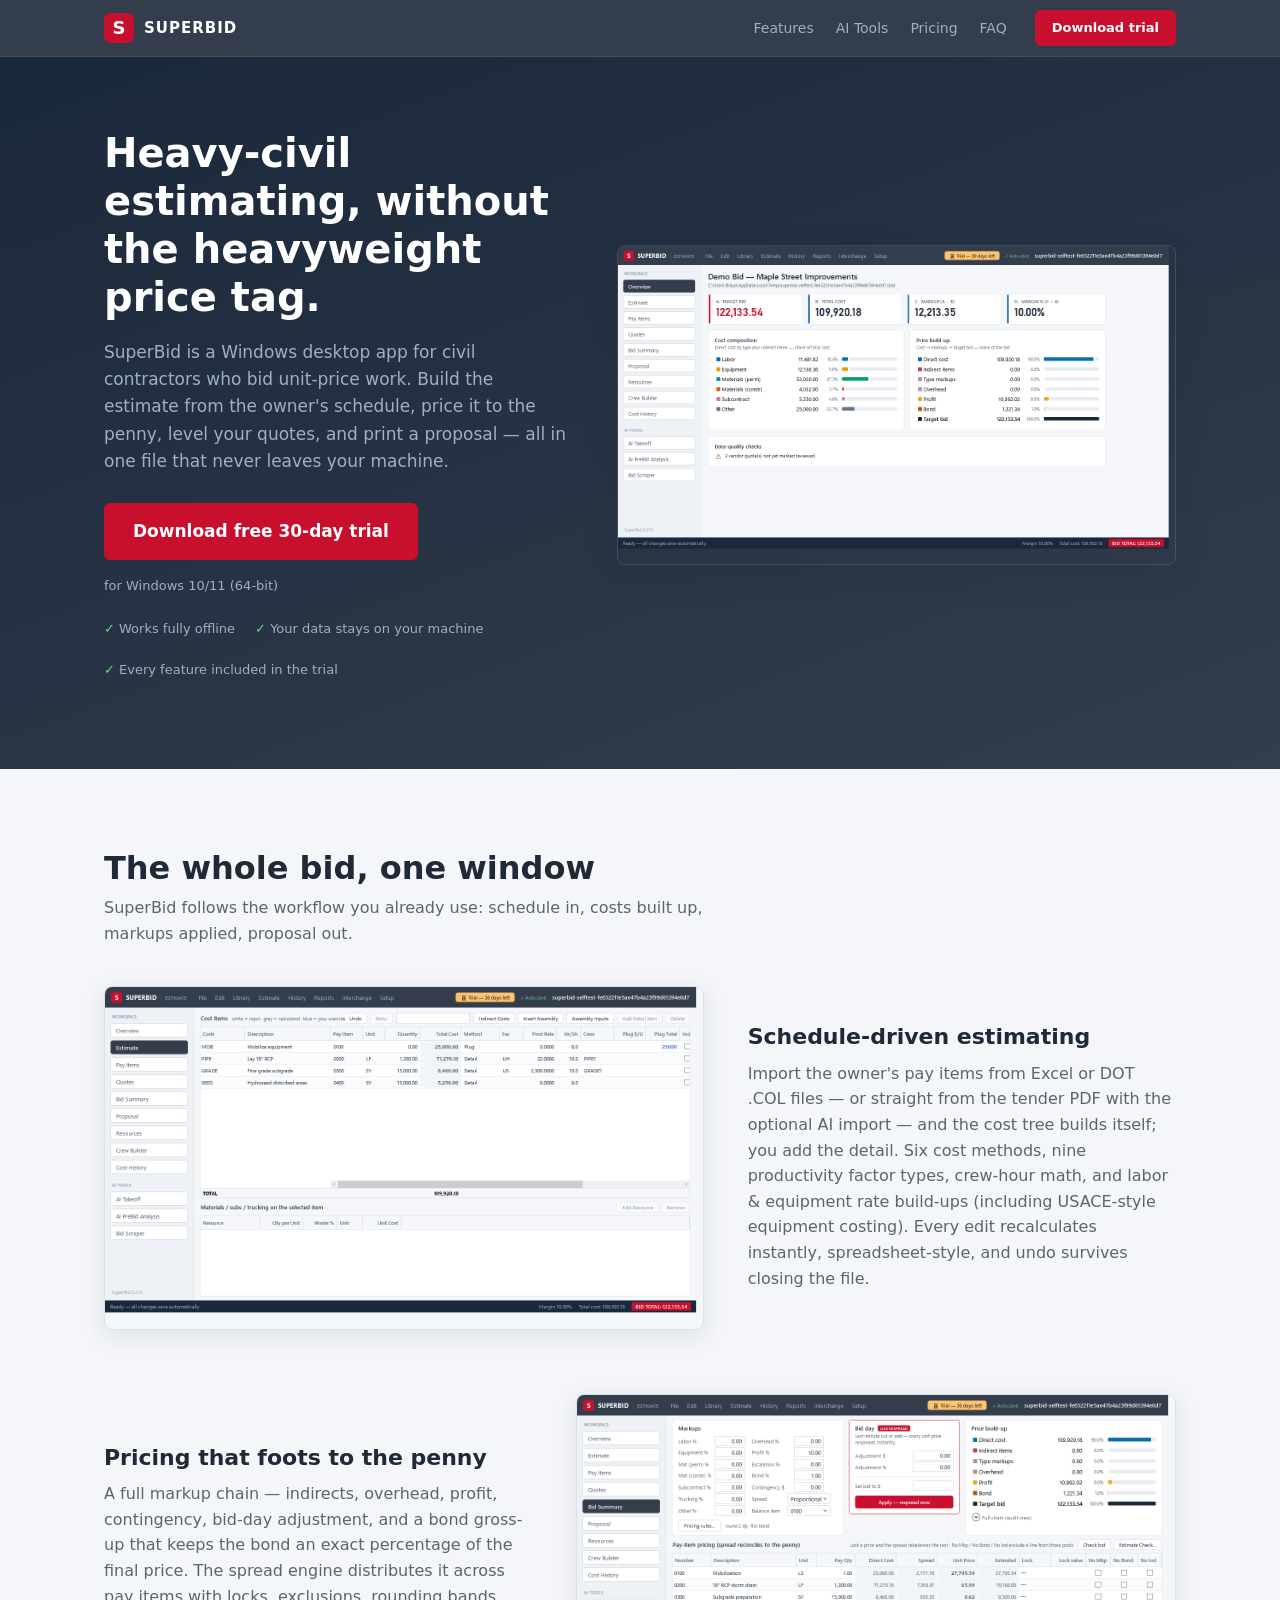
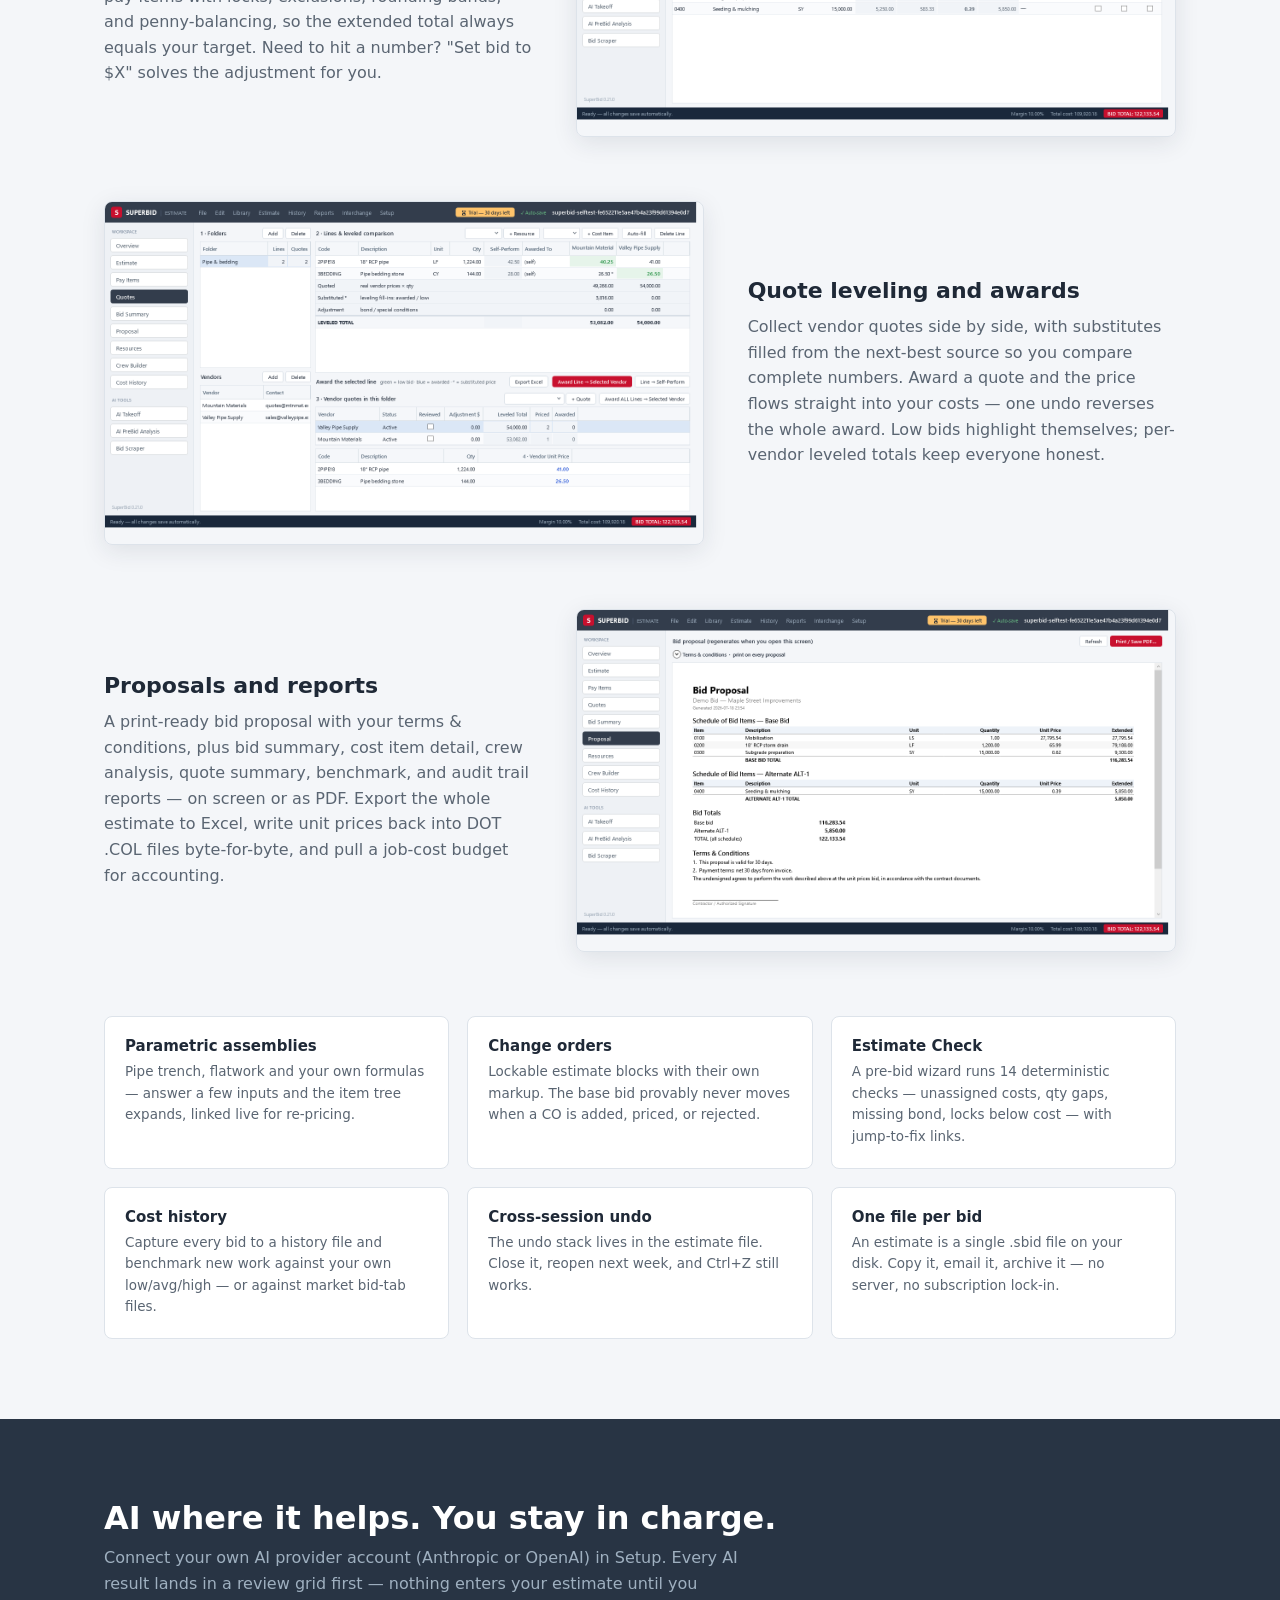
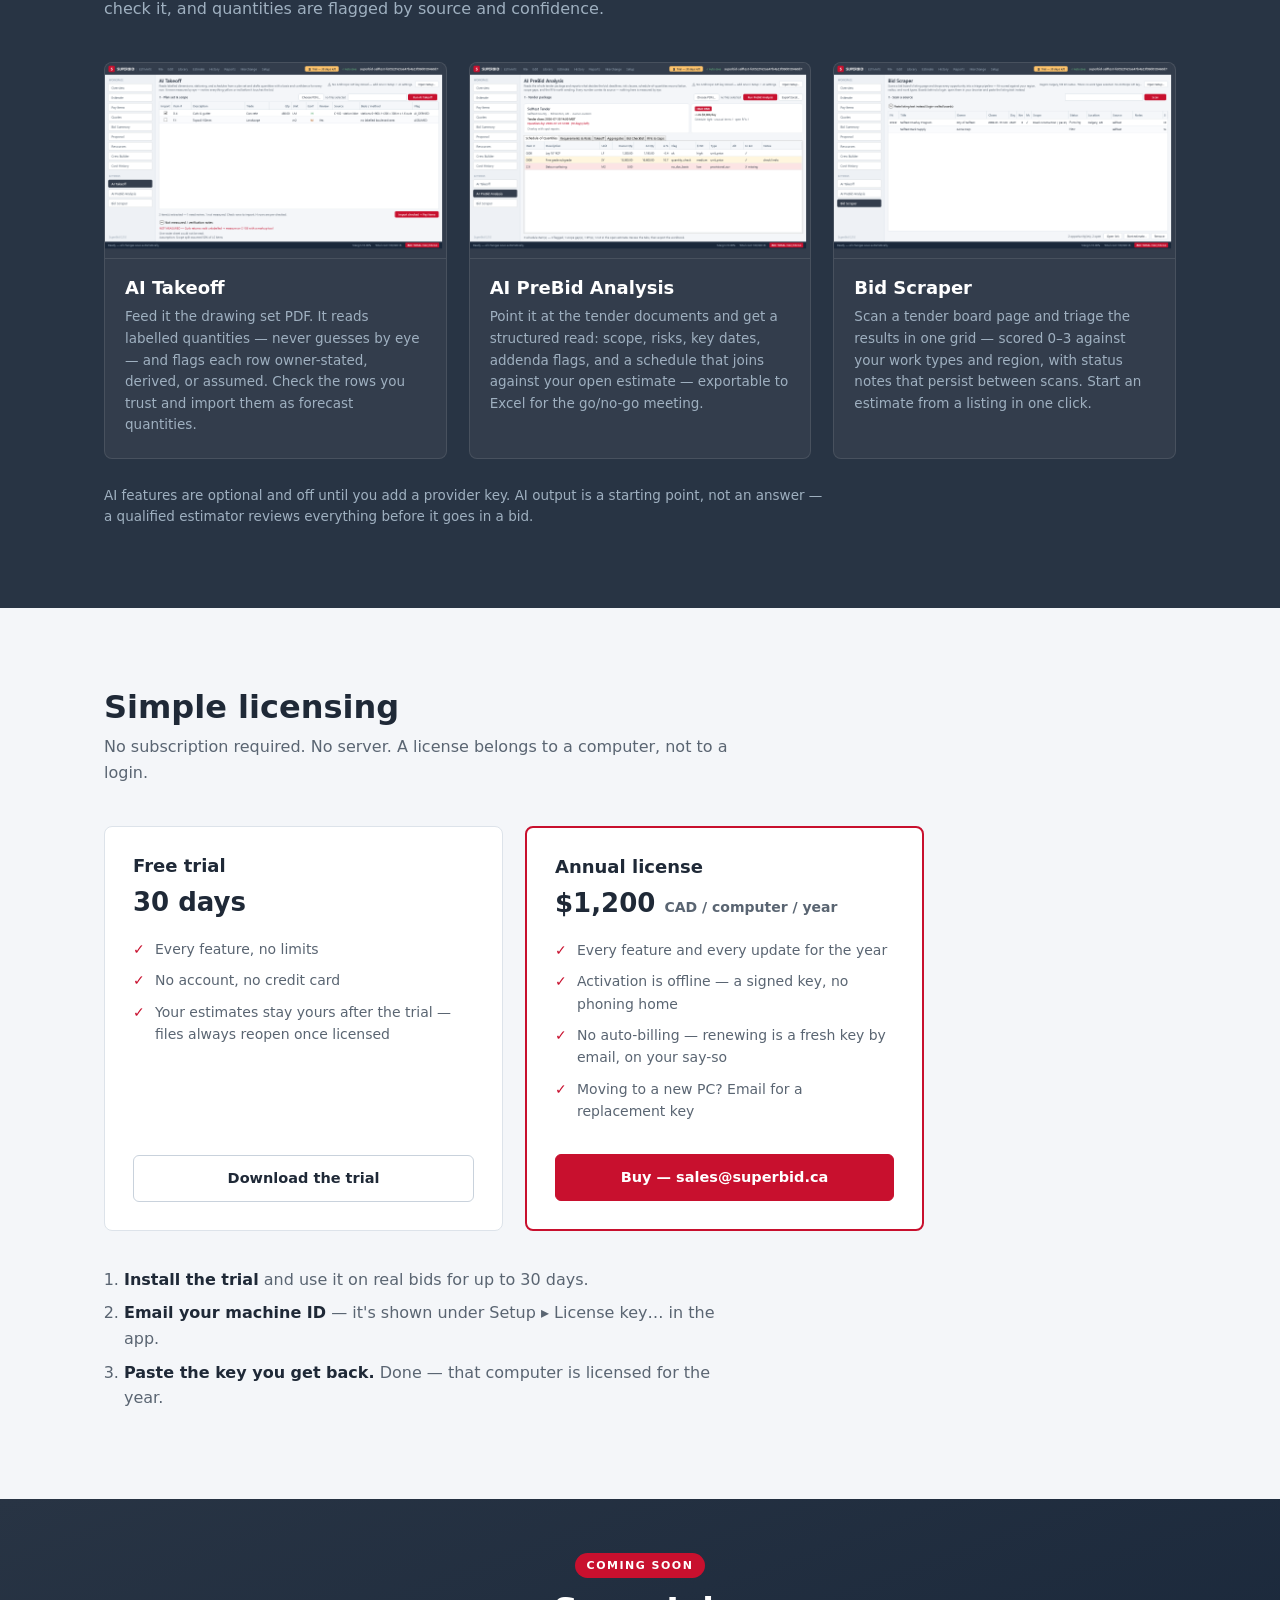
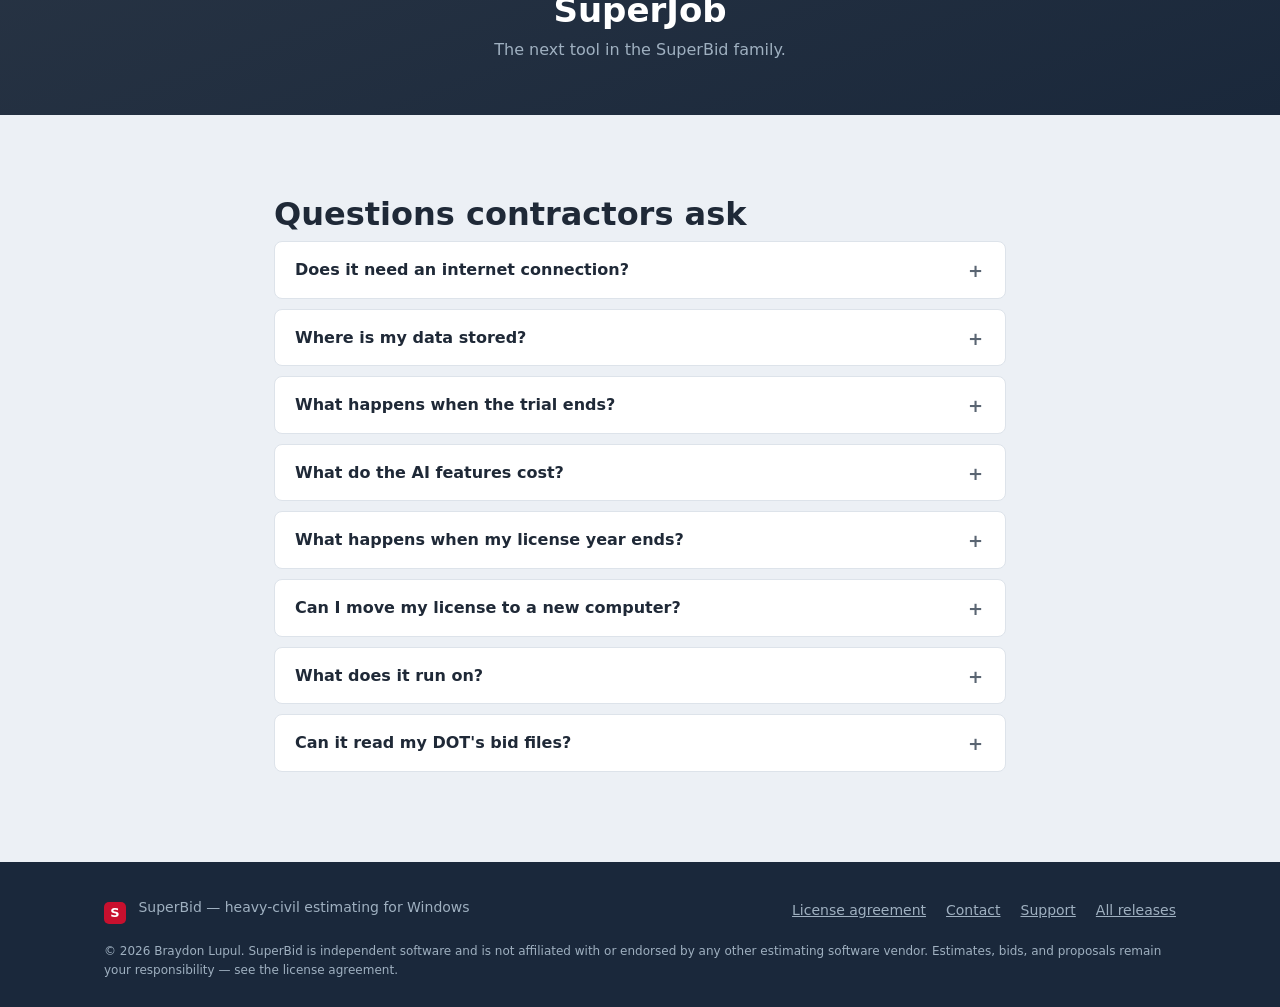
==== commit ee7f281f: "Price: $1,200 CAD/computer/year" ====
--- a/index.html
+++ b/index.html
@@ -176,7 +176,7 @@
         </div>
         <div class="price-card price-card-main">
           <h3>Annual license</h3>
-          <p class="price-line">$500 <span class="price-per">CAD / computer / year</span></p>
+          <p class="price-line">$1,200 <span class="price-per">CAD / computer / year</span></p>
           <ul>
             <li>Every feature and every update for the year</li>
             <li>Activation is offline — a signed key, no phoning home</li>
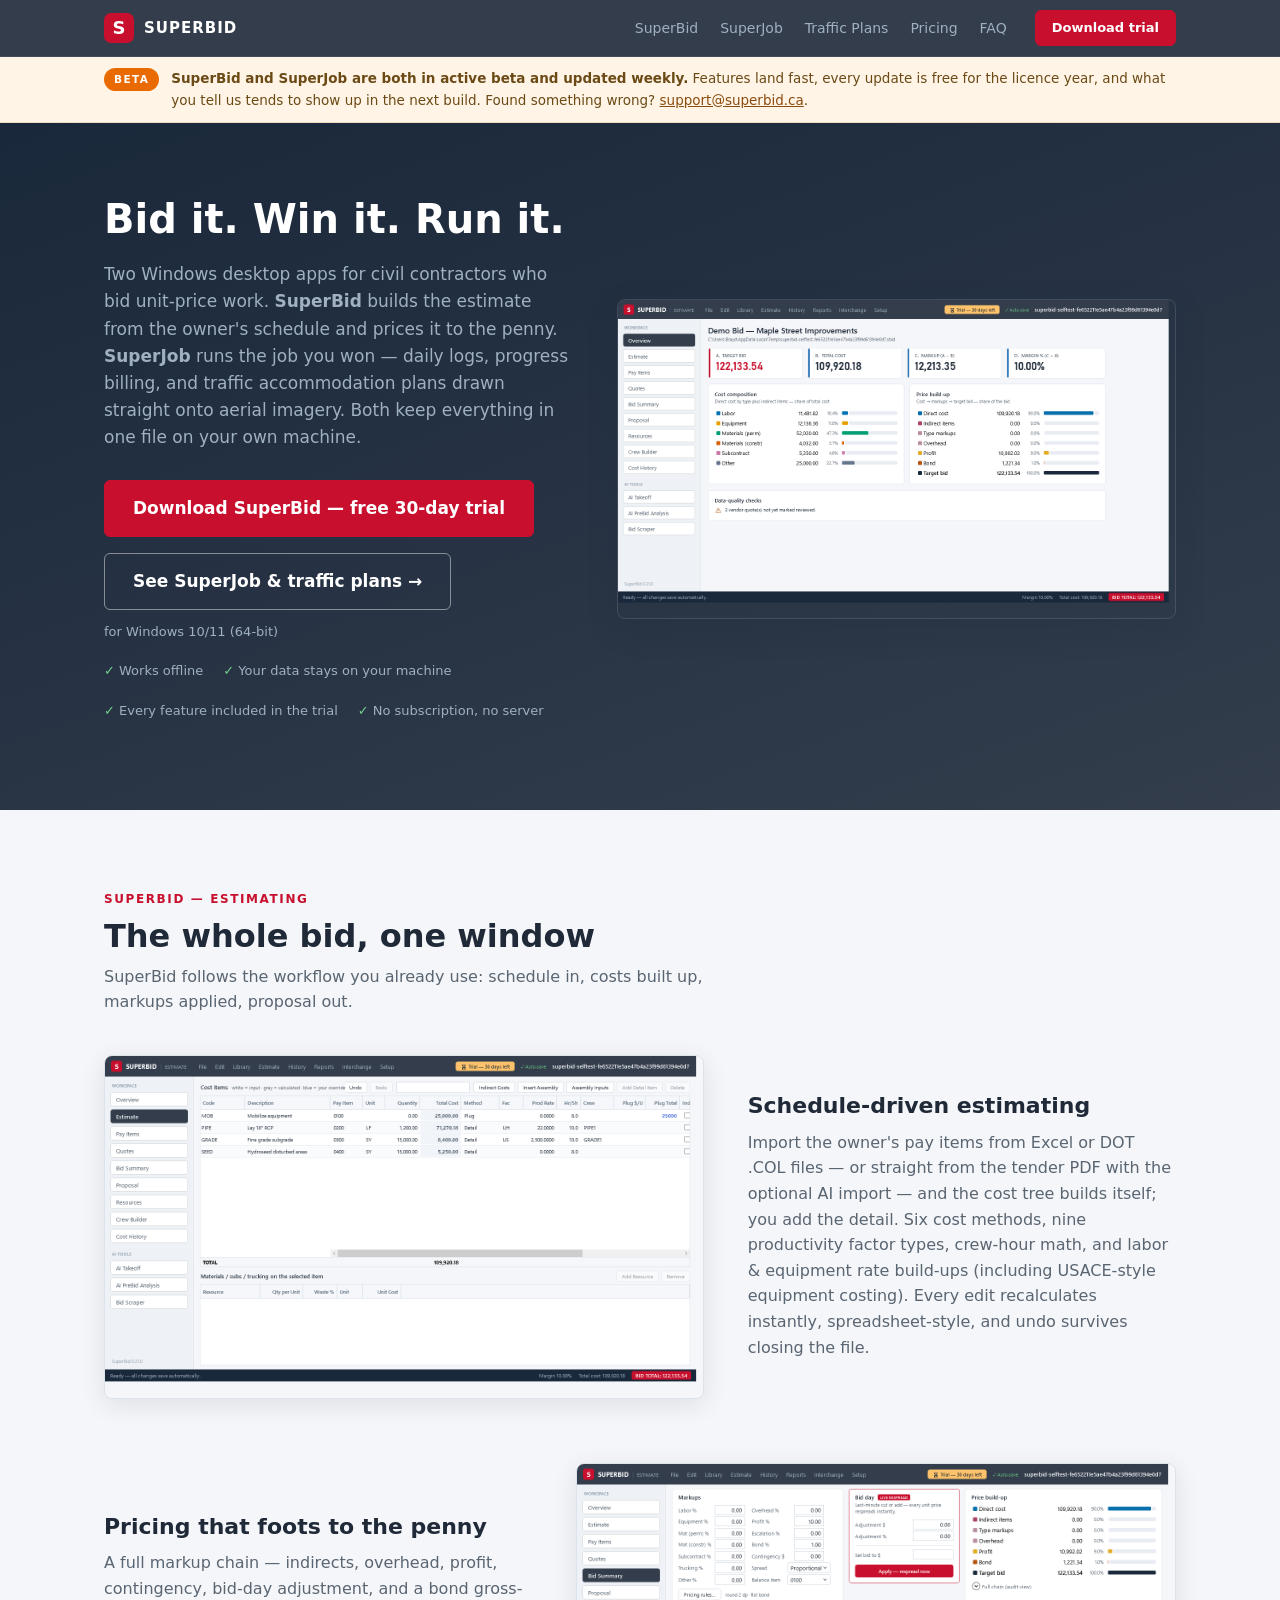
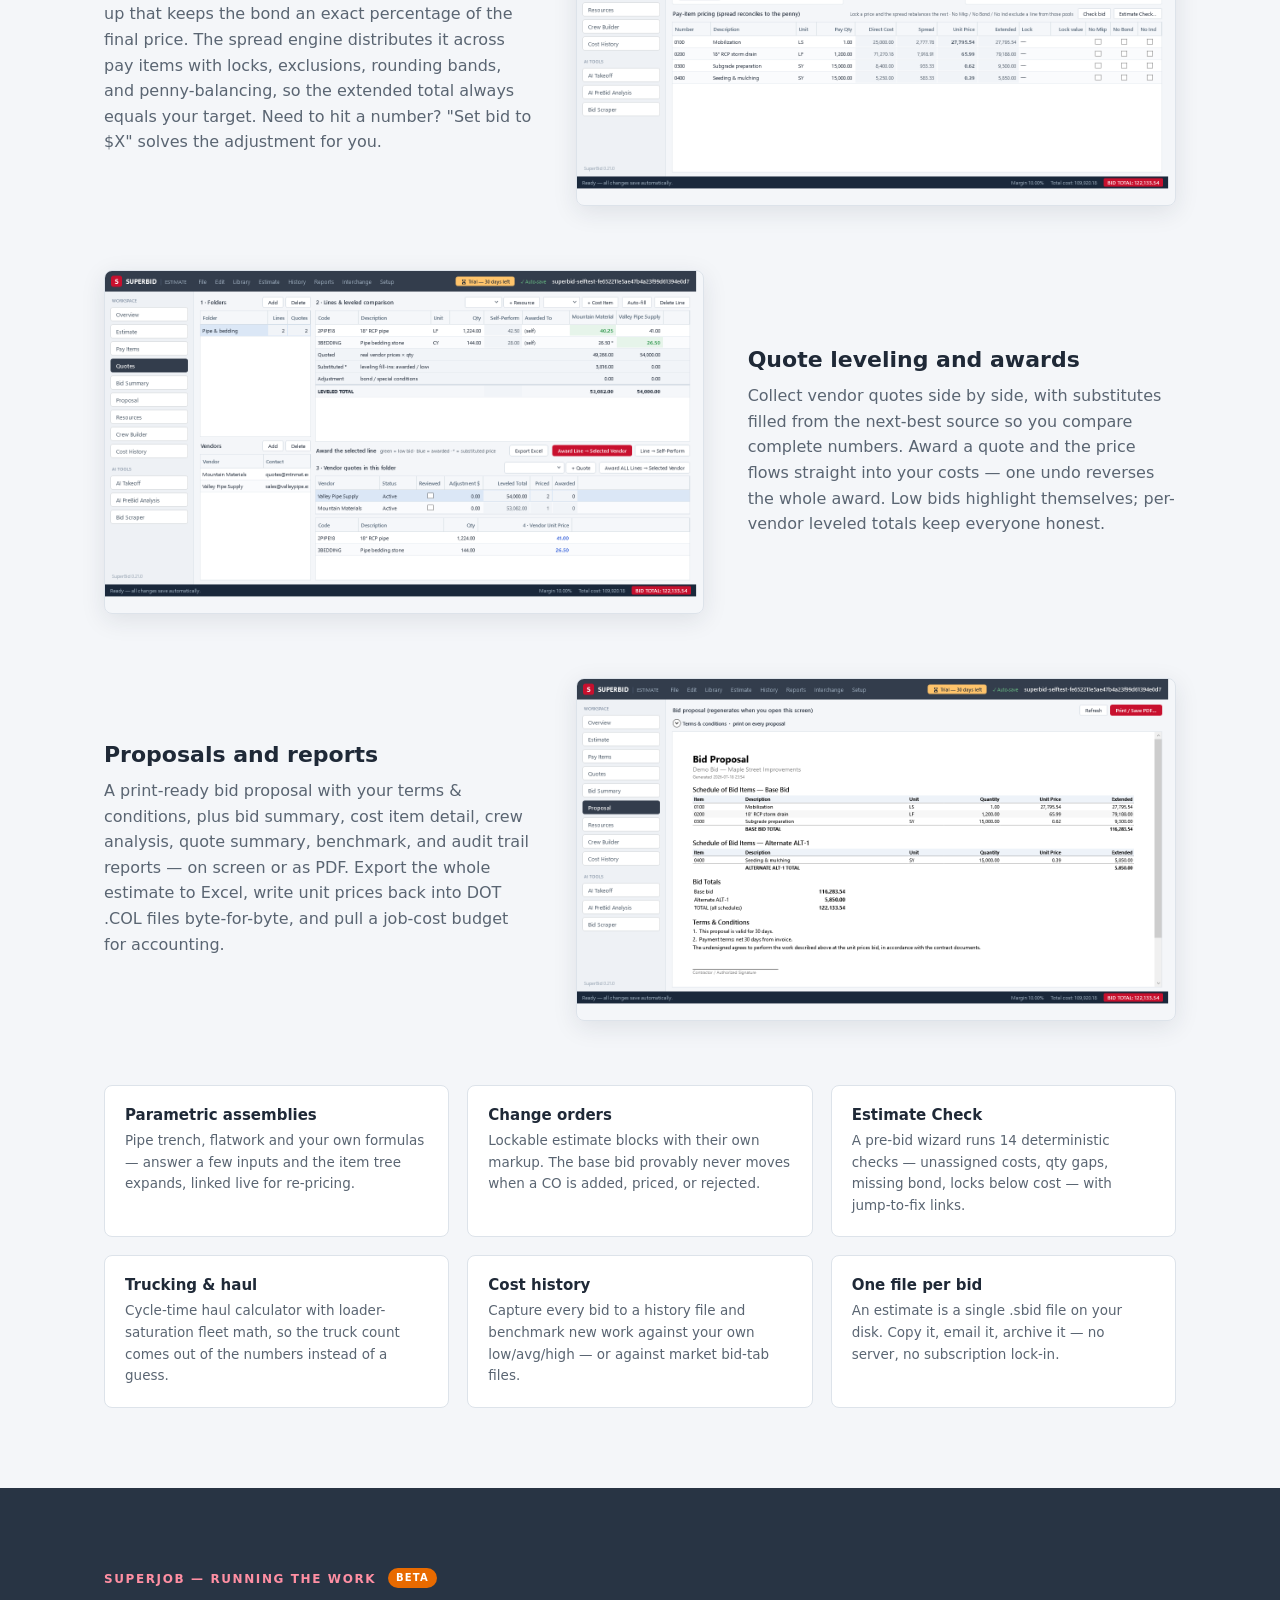
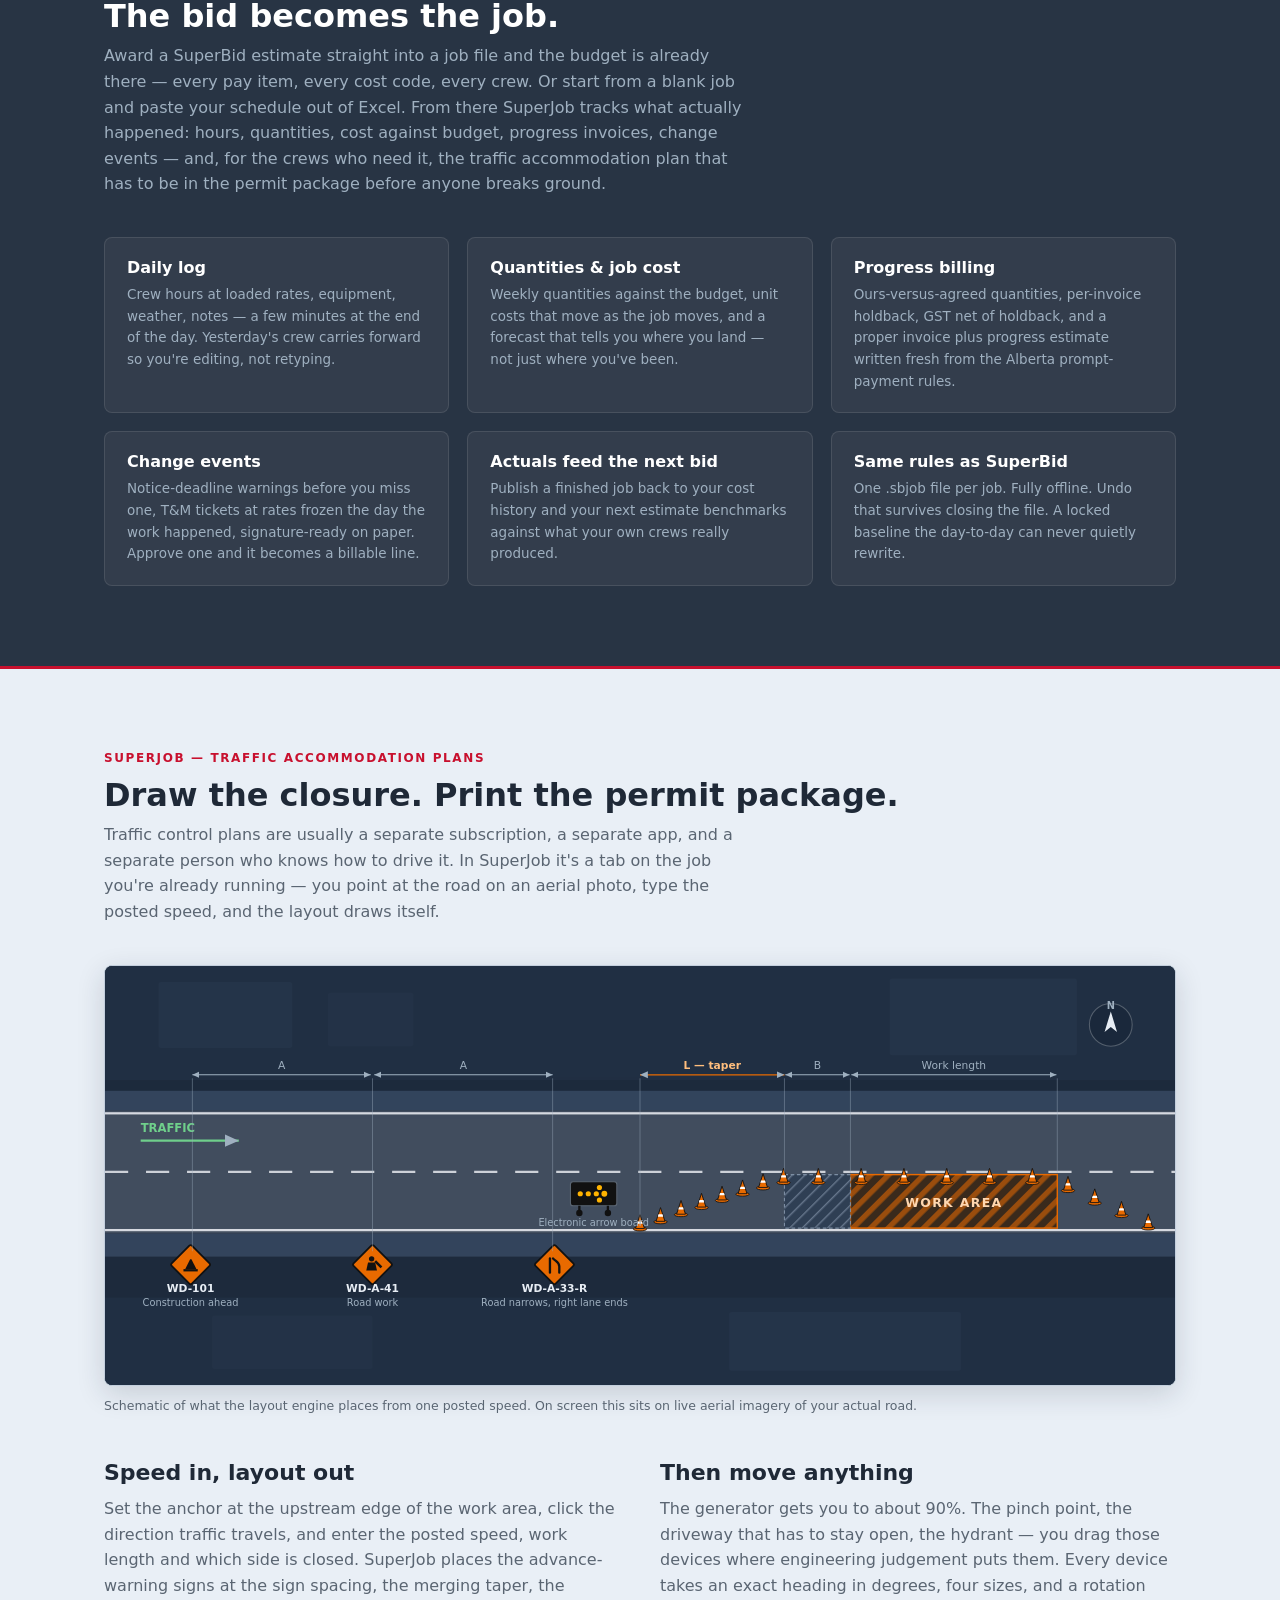
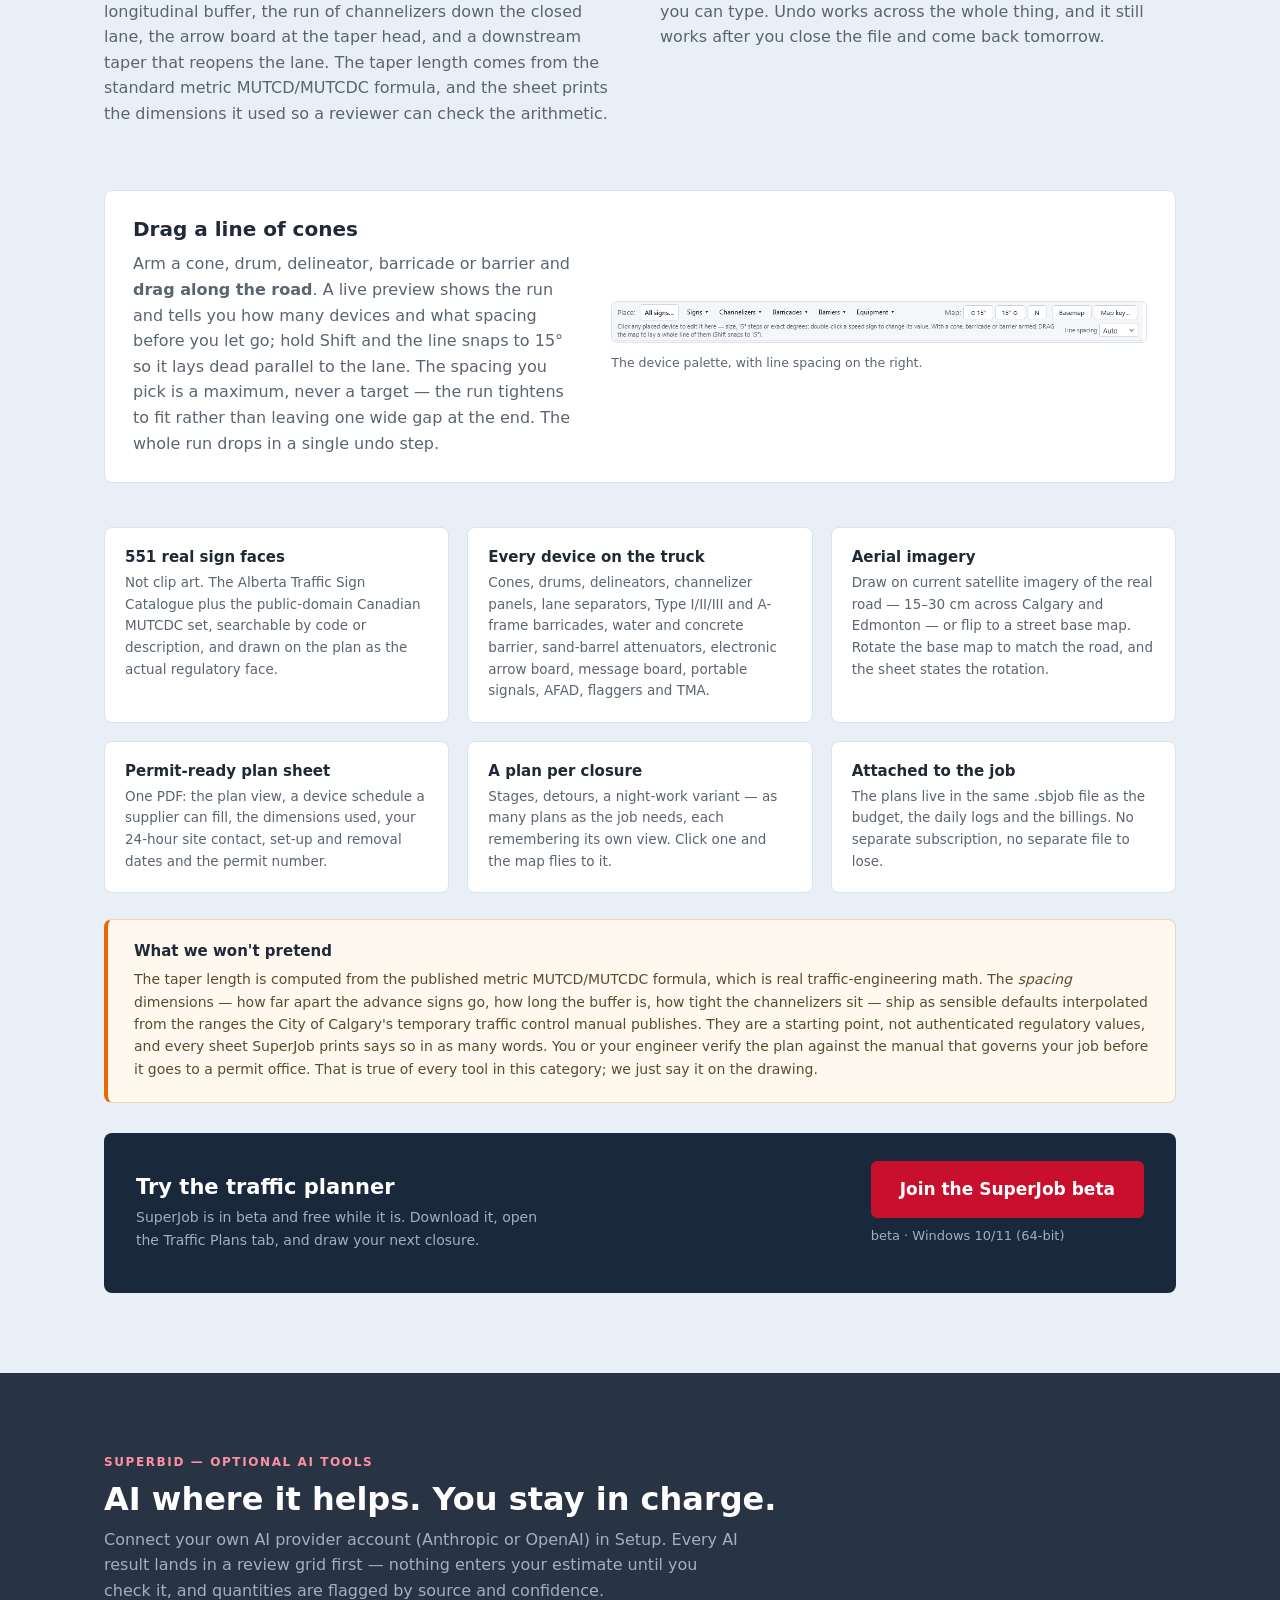
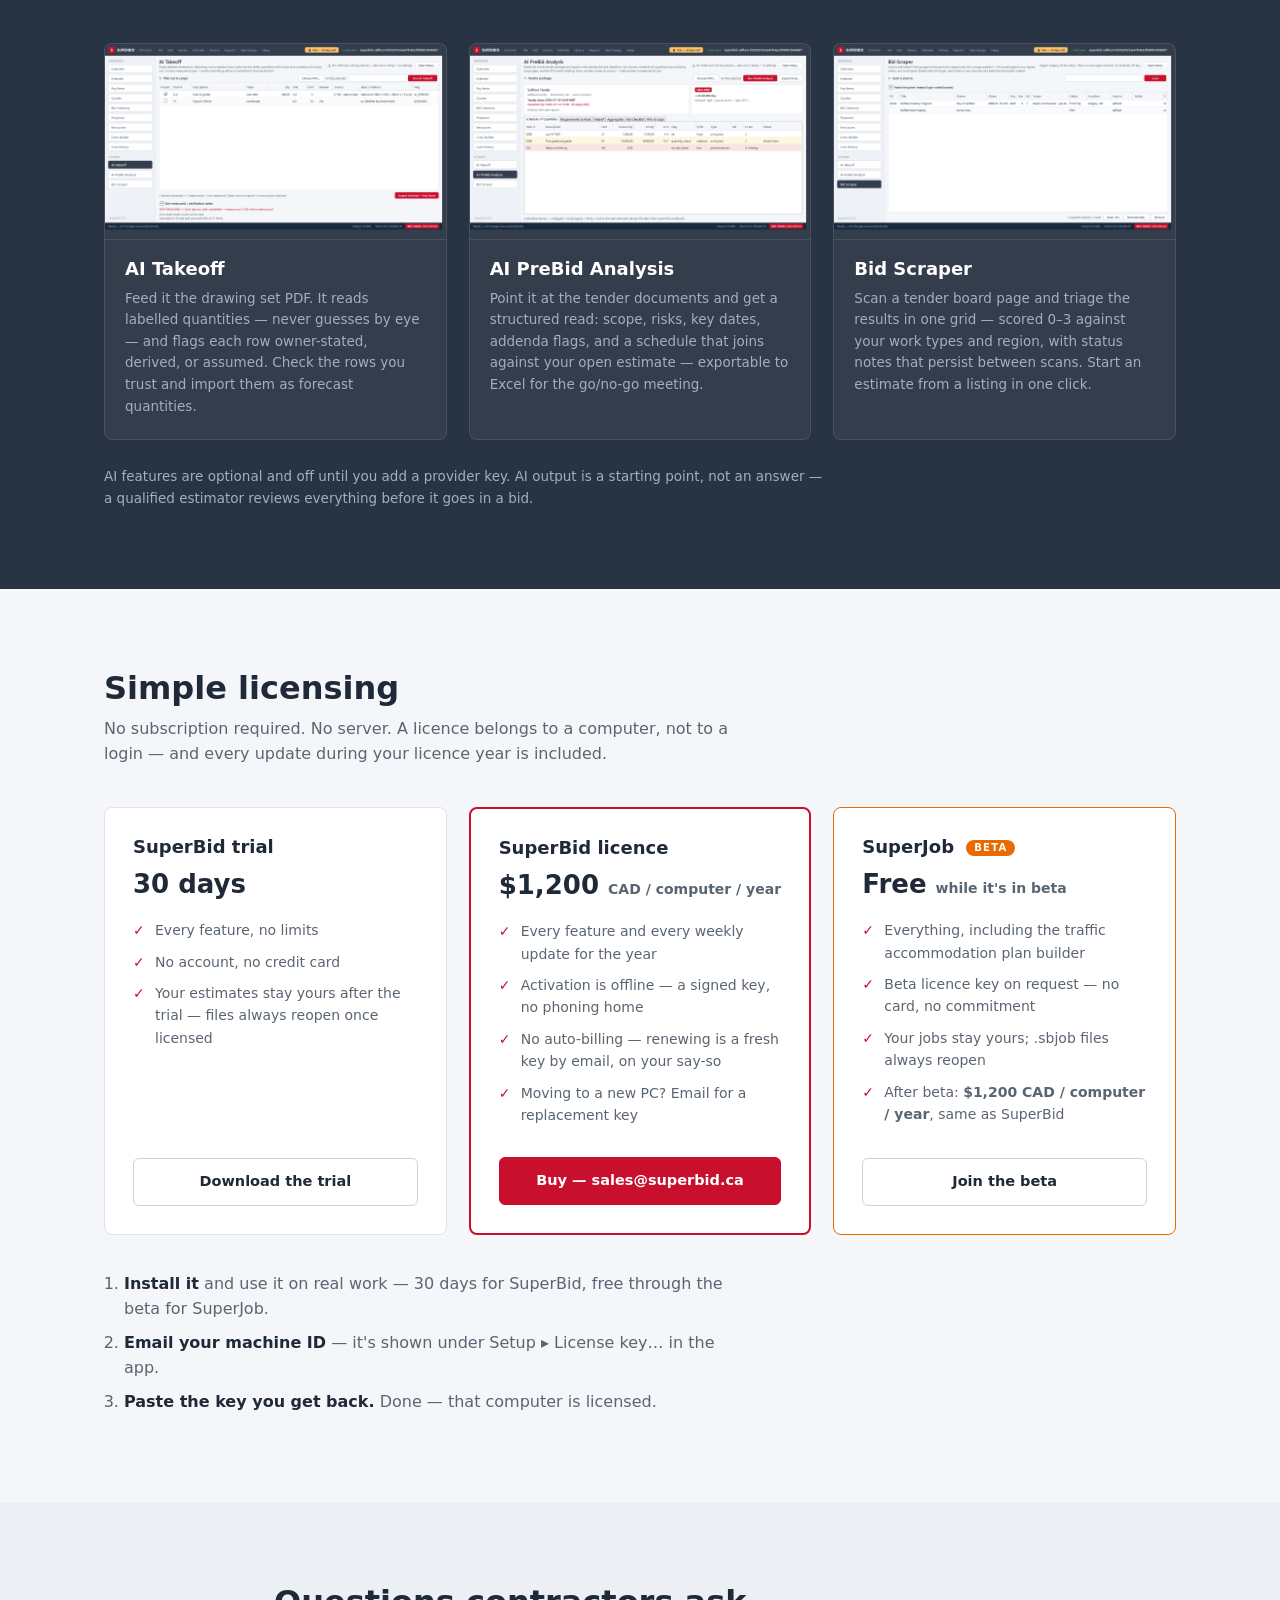
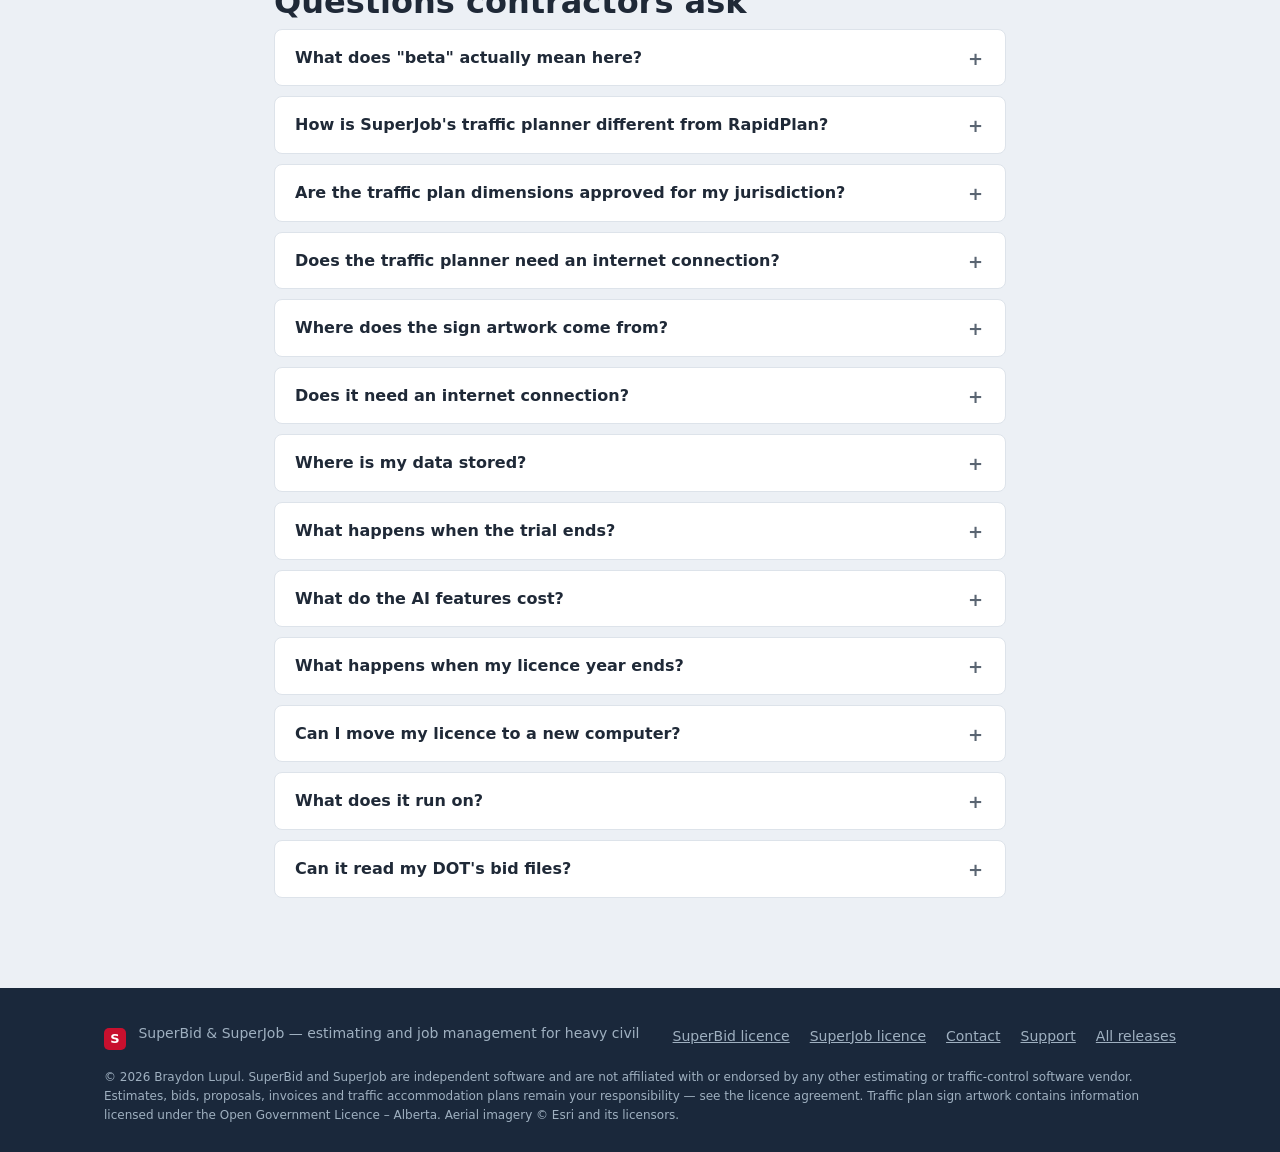
==== commit a4155f35: "Site: SuperJob and the traffic plan builder, both products in beta Deployed from website/ in the sup" ====
--- a/index.html
+++ b/index.html
@@ -3,17 +3,17 @@
 <head>
 <meta charset="utf-8">
 <meta name="viewport" content="width=device-width, initial-scale=1">
-<title>SuperBid — Heavy-Civil Estimating for Windows</title>
-<meta name="description" content="SuperBid is a Windows desktop estimating app for heavy-civil contractors: schedule-driven cost trees, crews and equipment build-ups, quote leveling, bid pricing to the penny, AI takeoff and pre-bid analysis. Free 30-day trial.">
-<meta property="og:title" content="SuperBid — Heavy-Civil Estimating for Windows">
-<meta property="og:description" content="Build the estimate from the owner's schedule, price it to the penny, level your quotes, and print a proposal — all offline, all in one file. Free 30-day trial.">
+<title>SuperBid &amp; SuperJob — Estimating and Job Management for Heavy Civil</title>
+<meta name="description" content="Two Windows desktop apps for heavy-civil contractors. SuperBid: schedule-driven estimating, quote leveling, bid pricing to the penny. SuperJob: run the job you won — daily logs, progress billing, and a traffic accommodation plan builder that draws over aerial imagery and exports a permit-ready plan sheet. Both in active beta, updated weekly.">
+<meta property="og:title" content="SuperBid &amp; SuperJob — Estimating and Job Management for Heavy Civil">
+<meta property="og:description" content="Bid it with SuperBid, run it with SuperJob — including traffic accommodation plans drawn over aerial imagery and exported as a permit-ready plan sheet. Both in active beta, updated weekly.">
 <meta property="og:type" content="website">
 <meta property="og:url" content="https://superbid.ca/">
 <meta property="og:image" content="https://superbid.ca/assets/overview.png">
 <meta name="twitter:card" content="summary_large_image">
 <link rel="canonical" href="https://superbid.ca/">
 <link rel="icon" href="assets/favicon.ico">
-<link rel="stylesheet" href="styles.css">
+<link rel="stylesheet" href="styles.css?v=2">
 </head>
 <body>
 
@@ -24,14 +24,25 @@
       <span class="brand-name">SUPERBID</span>
     </a>
     <nav class="topnav" aria-label="Main">
-      <a href="#features">Features</a>
-      <a href="#ai">AI Tools</a>
+      <a href="#features">SuperBid</a>
+      <a href="#superjob">SuperJob</a>
+      <a href="#traffic">Traffic Plans</a>
       <a href="#pricing">Pricing</a>
       <a href="#faq">FAQ</a>
     </nav>
-    <a class="btn btn-red btn-small" href="https://github.com/lupulbraydon-ops/superbid-releases/releases/latest" data-download>Download trial</a>
+    <a class="btn btn-red btn-small" href="https://github.com/lupulbraydon-ops/superbid-releases/releases/latest" data-download="superbid">Download trial</a>
   </div>
 </header>
+
+<div class="beta-strip">
+  <div class="container beta-strip-inner">
+    <span class="beta-pill">Beta</span>
+    <p><strong>SuperBid and SuperJob are both in active beta and updated weekly.</strong>
+    Features land fast, every update is free for the licence year, and what you tell us
+    tends to show up in the next build. Found something wrong?
+    <a href="mailto:support@superbid.ca?subject=Beta%20feedback">support@superbid.ca</a>.</p>
+  </div>
+</div>
 
 <main id="top">
 
@@ -39,20 +50,24 @@
   <section class="hero">
     <div class="container hero-inner">
       <div class="hero-copy">
-        <h1>Heavy-civil estimating, without the heavyweight price&nbsp;tag.</h1>
-        <p class="hero-sub">SuperBid is a Windows desktop app for civil contractors who bid unit-price work.
-        Build the estimate from the owner's schedule, price it to the penny, level your quotes,
-        and print a proposal — all in one file that never leaves your machine.</p>
+        <h1>Bid it. Win it. Run it.</h1>
+        <p class="hero-sub">Two Windows desktop apps for civil contractors who bid unit-price work.
+        <strong>SuperBid</strong> builds the estimate from the owner's schedule and prices it to the penny.
+        <strong>SuperJob</strong> runs the job you won — daily logs, progress billing, and traffic
+        accommodation plans drawn straight onto aerial imagery. Both keep everything in one file
+        on your own machine.</p>
         <div class="hero-actions">
-          <a class="btn btn-red btn-big" href="https://github.com/lupulbraydon-ops/superbid-releases/releases/latest" data-download>
-            Download free 30-day trial
+          <a class="btn btn-red btn-big" href="https://github.com/lupulbraydon-ops/superbid-releases/releases/latest" data-download="superbid">
+            Download SuperBid — free 30-day trial
           </a>
-          <span class="hero-version" data-version>for Windows 10/11 (64-bit)</span>
-        </div>
+          <a class="btn btn-ghost btn-big" href="#superjob">See SuperJob &amp; traffic plans →</a>
+        </div>
+        <p class="hero-version" data-version="superbid">for Windows 10/11 (64-bit)</p>
         <ul class="trust-strip">
-          <li>Works fully offline</li>
+          <li>Works offline</li>
           <li>Your data stays on your machine</li>
           <li>Every feature included in the trial</li>
+          <li>No subscription, no server</li>
         </ul>
       </div>
       <figure class="hero-shot">
@@ -61,9 +76,10 @@
     </div>
   </section>
 
-  <!-- ============ Features ============ -->
+  <!-- ============ SuperBid features ============ -->
   <section id="features" class="section">
     <div class="container">
+      <span class="eyebrow">SuperBid — estimating</span>
       <h2>The whole bid, one window</h2>
       <p class="section-sub">SuperBid follows the workflow you already use: schedule in, costs built up, markups applied, proposal out.</p>
 
@@ -116,9 +132,142 @@
         <div class="cap"><h4>Parametric assemblies</h4><p>Pipe trench, flatwork and your own formulas — answer a few inputs and the item tree expands, linked live for re-pricing.</p></div>
         <div class="cap"><h4>Change orders</h4><p>Lockable estimate blocks with their own markup. The base bid provably never moves when a CO is added, priced, or rejected.</p></div>
         <div class="cap"><h4>Estimate Check</h4><p>A pre-bid wizard runs 14 deterministic checks — unassigned costs, qty gaps, missing bond, locks below cost — with jump-to-fix links.</p></div>
+        <div class="cap"><h4>Trucking &amp; haul</h4><p>Cycle-time haul calculator with loader-saturation fleet math, so the truck count comes out of the numbers instead of a guess.</p></div>
         <div class="cap"><h4>Cost history</h4><p>Capture every bid to a history file and benchmark new work against your own low/avg/high — or against market bid-tab files.</p></div>
-        <div class="cap"><h4>Cross-session undo</h4><p>The undo stack lives in the estimate file. Close it, reopen next week, and Ctrl+Z still works.</p></div>
         <div class="cap"><h4>One file per bid</h4><p>An estimate is a single .sbid file on your disk. Copy it, email it, archive it — no server, no subscription lock-in.</p></div>
+      </div>
+    </div>
+  </section>
+
+  <!-- ============ SuperJob ============ -->
+  <section id="superjob" class="section section-dark">
+    <div class="container">
+      <span class="eyebrow eyebrow-light">SuperJob — running the work <span class="tag-beta">Beta</span></span>
+      <h2>The bid becomes the job.</h2>
+      <p class="section-sub">Award a SuperBid estimate straight into a job file and the budget is already
+      there — every pay item, every cost code, every crew. Or start from a blank job and paste your
+      schedule out of Excel. From there SuperJob tracks what actually happened: hours, quantities,
+      cost against budget, progress invoices, change events — and, for the crews who need it, the
+      traffic accommodation plan that has to be in the permit package before anyone breaks ground.</p>
+
+      <div class="sj-grid">
+        <div class="sj-card">
+          <h3>Daily log</h3>
+          <p>Crew hours at loaded rates, equipment, weather, notes — a few minutes at the end of the day.
+          Yesterday's crew carries forward so you're editing, not retyping.</p>
+        </div>
+        <div class="sj-card">
+          <h3>Quantities &amp; job cost</h3>
+          <p>Weekly quantities against the budget, unit costs that move as the job moves, and a forecast
+          that tells you where you land — not just where you've been.</p>
+        </div>
+        <div class="sj-card">
+          <h3>Progress billing</h3>
+          <p>Ours-versus-agreed quantities, per-invoice holdback, GST net of holdback, and a proper
+          invoice plus progress estimate written fresh from the Alberta prompt-payment rules.</p>
+        </div>
+        <div class="sj-card">
+          <h3>Change events</h3>
+          <p>Notice-deadline warnings before you miss one, T&amp;M tickets at rates frozen the day the
+          work happened, signature-ready on paper. Approve one and it becomes a billable line.</p>
+        </div>
+        <div class="sj-card">
+          <h3>Actuals feed the next bid</h3>
+          <p>Publish a finished job back to your cost history and your next estimate benchmarks
+          against what your own crews really produced.</p>
+        </div>
+        <div class="sj-card">
+          <h3>Same rules as SuperBid</h3>
+          <p>One .sbjob file per job. Fully offline. Undo that survives closing the file. A locked
+          baseline the day-to-day can never quietly rewrite.</p>
+        </div>
+      </div>
+    </div>
+  </section>
+
+  <!-- ============ Traffic plans — the headline ============ -->
+  <section id="traffic" class="section section-traffic">
+    <div class="container">
+      <span class="eyebrow">SuperJob — traffic accommodation plans</span>
+      <h2>Draw the closure. Print the permit package.</h2>
+      <p class="section-sub">Traffic control plans are usually a separate subscription, a separate app,
+      and a separate person who knows how to drive it. In SuperJob it's a tab on the job you're
+      already running — you point at the road on an aerial photo, type the posted speed, and the
+      layout draws itself.</p>
+
+      <figure class="tap-figure">
+        <img src="assets/tap-plan.svg" alt="Plan view of a lane closure: three advance-warning signs on the shoulder at the A spacing, an electronic arrow board, a merging taper of cones over length L, a buffer B, the hatched work area, and a downstream taper reopening the lane. Dimension lines mark A, L, B and the work length." width="1200" height="470" loading="lazy">
+        <figcaption>Schematic of what the layout engine places from one posted speed. On screen this
+        sits on live aerial imagery of your actual road.</figcaption>
+      </figure>
+
+      <div class="feature-row">
+        <div class="feature-copy">
+          <h3>Speed in, layout out</h3>
+          <p>Set the anchor at the upstream edge of the work area, click the direction traffic travels,
+          and enter the posted speed, work length and which side is closed. SuperJob places the
+          advance-warning signs at the sign spacing, the merging taper, the longitudinal buffer, the
+          run of channelizers down the closed lane, the arrow board at the taper head, and a downstream
+          taper that reopens the lane. The taper length comes from the standard metric MUTCD/MUTCDC
+          formula, and the sheet prints the dimensions it used so a reviewer can check the arithmetic.</p>
+        </div>
+        <div class="feature-copy">
+          <h3>Then move anything</h3>
+          <p>The generator gets you to about 90%. The pinch point, the driveway that has to stay open,
+          the hydrant — you drag those devices where engineering judgement puts them. Every device
+          takes an exact heading in degrees, four sizes, and a rotation you can type. Undo works
+          across the whole thing, and it still works after you close the file and come back tomorrow.</p>
+        </div>
+      </div>
+
+      <div class="tap-highlight">
+        <div class="tap-highlight-copy">
+          <h3>Drag a line of cones</h3>
+          <p>Arm a cone, drum, delineator, barricade or barrier and <strong>drag along the road</strong>.
+          A live preview shows the run and tells you how many devices and what spacing before you let
+          go; hold Shift and the line snaps to 15° so it lays dead parallel to the lane. The spacing you
+          pick is a maximum, never a target — the run tightens to fit rather than leaving one wide gap
+          at the end. The whole run drops in a single undo step.</p>
+        </div>
+        <figure>
+          <img src="assets/superjob-palette.png" alt="The SuperJob traffic-plan toolbar: All signs, and pull-down menus for Signs, Channelizers, Barricades, Barriers and Equipment, with base-map rotation controls and a line-spacing selector" width="982" height="74" loading="lazy">
+          <figcaption>The device palette, with line spacing on the right.</figcaption>
+        </figure>
+      </div>
+
+      <div class="capability-grid">
+        <div class="cap"><h4>551 real sign faces</h4><p>Not clip art. The Alberta Traffic Sign Catalogue plus the public-domain Canadian MUTCDC set, searchable by code or description, and drawn on the plan as the actual regulatory face.</p></div>
+        <div class="cap"><h4>Every device on the truck</h4><p>Cones, drums, delineators, channelizer panels, lane separators, Type I/II/III and A-frame barricades, water and concrete barrier, sand-barrel attenuators, electronic arrow board, message board, portable signals, AFAD, flaggers and TMA.</p></div>
+        <div class="cap"><h4>Aerial imagery</h4><p>Draw on current satellite imagery of the real road — 15–30 cm across Calgary and Edmonton — or flip to a street base map. Rotate the base map to match the road, and the sheet states the rotation.</p></div>
+        <div class="cap"><h4>Permit-ready plan sheet</h4><p>One PDF: the plan view, a device schedule a supplier can fill, the dimensions used, your 24-hour site contact, set-up and removal dates and the permit number.</p></div>
+        <div class="cap"><h4>A plan per closure</h4><p>Stages, detours, a night-work variant — as many plans as the job needs, each remembering its own view. Click one and the map flies to it.</p></div>
+        <div class="cap"><h4>Attached to the job</h4><p>The plans live in the same .sbjob file as the budget, the daily logs and the billings. No separate subscription, no separate file to lose.</p></div>
+      </div>
+
+      <div class="honest-note">
+        <h4>What we won't pretend</h4>
+        <p>The taper length is computed from the published metric MUTCD/MUTCDC formula, which is real
+        traffic-engineering math. The <em>spacing</em> dimensions — how far apart the advance signs go,
+        how long the buffer is, how tight the channelizers sit — ship as sensible defaults interpolated
+        from the ranges the City of Calgary's temporary traffic control manual publishes. They are a
+        starting point, not authenticated regulatory values, and every sheet SuperJob prints says so in
+        as many words. You or your engineer verify the plan against the manual that governs your job
+        before it goes to a permit office. That is true of every tool in this category; we just say it
+        on the drawing.</p>
+      </div>
+
+      <div class="tap-cta">
+        <div>
+          <h3>Try the traffic planner</h3>
+          <p>SuperJob is in beta and free while it is. Download it, open the Traffic Plans tab, and
+          draw your next closure.</p>
+        </div>
+        <div class="tap-cta-actions">
+          <a class="btn btn-red btn-big" data-download="superjob" data-pending
+             data-live-label="Download SuperJob beta"
+             href="mailto:sales@superbid.ca?subject=SuperJob%20beta%20access">Join the SuperJob beta</a>
+          <span class="hero-version" data-version="superjob">beta · Windows 10/11 (64-bit)</span>
+        </div>
       </div>
     </div>
   </section>
@@ -126,6 +275,7 @@
   <!-- ============ AI ============ -->
   <section id="ai" class="section section-dark">
     <div class="container">
+      <span class="eyebrow eyebrow-light">SuperBid — optional AI tools</span>
       <h2>AI where it helps. You stay in charge.</h2>
       <p class="section-sub">Connect your own AI provider account (Anthropic or OpenAI) in Setup. Every AI result lands in a
       review grid first — nothing enters your estimate until you check it, and quantities are flagged
@@ -162,44 +312,49 @@
   <section id="pricing" class="section">
     <div class="container">
       <h2>Simple licensing</h2>
-      <p class="section-sub">No subscription required. No server. A license belongs to a computer, not to a login.</p>
-      <div class="pricing-grid">
+      <p class="section-sub">No subscription required. No server. A licence belongs to a computer, not to a login —
+      and every update during your licence year is included.</p>
+      <div class="pricing-grid pricing-grid-3">
         <div class="price-card">
-          <h3>Free trial</h3>
+          <h3>SuperBid trial</h3>
           <p class="price-line">30 days</p>
           <ul>
             <li>Every feature, no limits</li>
             <li>No account, no credit card</li>
             <li>Your estimates stay yours after the trial — files always reopen once licensed</li>
           </ul>
-          <a class="btn btn-outline" href="https://github.com/lupulbraydon-ops/superbid-releases/releases/latest" data-download>Download the trial</a>
+          <a class="btn btn-outline" href="https://github.com/lupulbraydon-ops/superbid-releases/releases/latest" data-download="superbid">Download the trial</a>
         </div>
         <div class="price-card price-card-main">
-          <h3>Annual license</h3>
+          <h3>SuperBid licence</h3>
           <p class="price-line">$1,200 <span class="price-per">CAD / computer / year</span></p>
           <ul>
-            <li>Every feature and every update for the year</li>
+            <li>Every feature and every weekly update for the year</li>
             <li>Activation is offline — a signed key, no phoning home</li>
             <li>No auto-billing — renewing is a fresh key by email, on your say-so</li>
             <li>Moving to a new PC? Email for a replacement key</li>
           </ul>
           <a class="btn btn-red" href="mailto:sales@superbid.ca?subject=SuperBid%20license">Buy — sales@superbid.ca</a>
         </div>
+        <div class="price-card price-card-beta">
+          <h3>SuperJob <span class="tag-beta">Beta</span></h3>
+          <p class="price-line">Free <span class="price-per">while it's in beta</span></p>
+          <ul>
+            <li>Everything, including the traffic accommodation plan builder</li>
+            <li>Beta licence key on request — no card, no commitment</li>
+            <li>Your jobs stay yours; .sbjob files always reopen</li>
+            <li>After beta: <strong>$1,200 CAD / computer / year</strong>, same as SuperBid</li>
+          </ul>
+          <a class="btn btn-outline" data-download="superjob" data-pending
+             data-live-label="Download SuperJob beta"
+             href="mailto:sales@superbid.ca?subject=SuperJob%20beta%20access">Join the beta</a>
+        </div>
       </div>
       <ol class="buy-steps">
-        <li><strong>Install the trial</strong> and use it on real bids for up to 30 days.</li>
+        <li><strong>Install it</strong> and use it on real work — 30 days for SuperBid, free through the beta for SuperJob.</li>
         <li><strong>Email your machine ID</strong> — it's shown under Setup ▸ License key… in the app.</li>
-        <li><strong>Paste the key you get back.</strong> Done — that computer is licensed for the year.</li>
+        <li><strong>Paste the key you get back.</strong> Done — that computer is licensed.</li>
       </ol>
-    </div>
-  </section>
-
-  <!-- ============ SuperJob teaser ============ -->
-  <section class="teaser" aria-label="Coming soon">
-    <div class="container">
-      <span class="teaser-badge">Coming soon</span>
-      <h2>SuperJob</h2>
-      <p>The next tool in the SuperBid family.</p>
     </div>
   </section>
 
@@ -207,47 +362,101 @@
   <section id="faq" class="section section-alt">
     <div class="container container-narrow">
       <h2>Questions contractors ask</h2>
+
+      <details>
+        <summary>What does "beta" actually mean here?</summary>
+        <p>Both apps are in daily use on real work and ship a new build most weeks. Beta means features
+        are still landing fast and your feedback genuinely changes the next release — not that the
+        software is a toy. SuperBid is a paid product with a 30-day trial; SuperJob is free while its
+        beta runs. Keep backups of anything you'd hate to redo, the same as you would with any tool
+        this new, and tell us when something's wrong.</p>
+      </details>
+
+      <details>
+        <summary>How is SuperJob's traffic planner different from RapidPlan?</summary>
+        <p>Two honest differences. First, it's not a separate purchase or a separate app — the plan
+        lives in the job file next to the budget, the daily logs and the billings. Second, it's
+        deliberately narrower: SuperJob covers the closure types a civil contractor draws over and
+        over (lane closure, shoulder closure, lane shift, detour), rather than every scenario in the
+        book. If you draw traffic plans all day for a living, a dedicated package will still do more.
+        If you draw them because the permit needs one, this is meant to save you the subscription.</p>
+      </details>
+
+      <details>
+        <summary>Are the traffic plan dimensions approved for my jurisdiction?</summary>
+        <p>No, and no software's are. The taper length is the standard published metric MUTCD/MUTCDC
+        formula. The sign spacings, buffer and device spacings ship as defaults interpolated from the
+        ranges the City of Calgary's temporary traffic control manual publishes — a starting point you
+        change to suit. Every plan sheet SuperJob prints carries a line telling the reviewer to verify
+        it against the governing manual, and the sheet shows the dimensions used so they can. The plan
+        is yours, and so is the sign-off.</p>
+      </details>
+
+      <details>
+        <summary>Does the traffic planner need an internet connection?</summary>
+        <p>The aerial base map does — it streams from Esri, and the first time you open the map it also
+        pulls the map library. Everything else about a plan works in a job trailer with no signal:
+        placing devices, editing them, the device schedule, and printing the plan sheet from the last
+        map view you captured. The rest of SuperJob is fully offline.</p>
+      </details>
+
+      <details>
+        <summary>Where does the sign artwork come from?</summary>
+        <p>The Alberta Traffic Sign Catalogue, published as open data by the Government of Alberta, plus
+        the public-domain Canadian MUTCDC and BC temporary sign sets. They're the real regulatory faces
+        as vector art, not redrawn approximations, and every plan sheet carries the licence attribution
+        the open data licence asks for.</p>
+      </details>
+
       <details>
         <summary>Does it need an internet connection?</summary>
-        <p>No. Estimating, pricing, quotes, and reports are fully offline — job-trailer friendly. On launch
-        the app checks the public release feed for a newer version (nothing about you or your estimates is
-        sent, and downloads only happen when you click the update button). The optional AI tools and
-        tender-board scans use the internet when you run them.</p>
-      </details>
+        <p>SuperBid: no. Estimating, pricing, quotes, and reports are fully offline — job-trailer friendly.
+        On launch the app checks the public release feed for a newer version (nothing about you or your
+        estimates is sent, and downloads only happen when you click the update button). The optional AI
+        tools and tender-board scans use the internet when you run them. SuperJob is the same, except
+        for the traffic-plan base map noted above.</p>
+      </details>
+
       <details>
         <summary>Where is my data stored?</summary>
-        <p>On your disk. Each estimate is a single .sbid file (an open, self-contained database file);
-        libraries and history are files too. There is no cloud account, and nothing you create is uploaded
-        anywhere — unless you run the optional AI tools, which send only the documents you choose to your
-        own AI provider account.</p>
-      </details>
+        <p>On your disk. Each estimate is a single .sbid file and each job a single .sbjob file (open,
+        self-contained database files); libraries and history are files too. There is no cloud account,
+        and nothing you create is uploaded anywhere — unless you run the optional AI tools, which send
+        only the documents you choose to your own AI provider account.</p>
+      </details>
+
       <details>
         <summary>What happens when the trial ends?</summary>
-        <p>The app asks for a license key at startup. Your files are untouched, and they open again the
+        <p>The app asks for a licence key at startup. Your files are untouched, and they open again the
         moment a key is entered. Nothing is deleted, ever.</p>
       </details>
+
       <details>
         <summary>What do the AI features cost?</summary>
         <p>They run on your own AI provider account (Anthropic or OpenAI) using your API key, so you pay the
         provider directly for what you use — typically cents per document. Without a key, the AI screens
         simply stay off; everything else works.</p>
       </details>
-      <details>
-        <summary>What happens when my license year ends?</summary>
+
+      <details>
+        <summary>What happens when my licence year ends?</summary>
         <p>The app tells you and asks for a new key — nothing is auto-billed and nothing is deleted.
         Email <a href="mailto:sales@superbid.ca">sales@superbid.ca</a>, get your renewal key, paste it,
-        and keep working. If you choose not to renew, your .sbid files are still your files.</p>
-      </details>
-      <details>
-        <summary>Can I move my license to a new computer?</summary>
-        <p>Yes — licenses are per-computer, so email your new machine ID to
+        and keep working. If you choose not to renew, your files are still your files.</p>
+      </details>
+
+      <details>
+        <summary>Can I move my licence to a new computer?</summary>
+        <p>Yes — licences are per-computer, so email your new machine ID to
         <a href="mailto:support@superbid.ca">support@superbid.ca</a> and you'll get a replacement key.</p>
       </details>
+
       <details>
         <summary>What does it run on?</summary>
-        <p>Windows 10 or 11, 64-bit. It's a single self-contained download — no installer chain,
+        <p>Windows 10 or 11, 64-bit. Each app is a single self-contained download — no installer chain,
         no runtimes to hunt down. Unzip and run.</p>
       </details>
+
       <details>
         <summary>Can it read my DOT's bid files?</summary>
         <p>SuperBid round-trips fixed-column .COL proposal files (import the schedule, write your unit
@@ -264,21 +473,29 @@
   <div class="container footer-inner">
     <div>
       <span class="brand-mark brand-mark-small" aria-hidden="true">S</span>
-      <span>SuperBid — heavy-civil estimating for Windows</span>
+      <span>SuperBid &amp; SuperJob — estimating and job management for heavy civil</span>
     </div>
     <nav aria-label="Footer">
-      <a href="eula.html">License agreement</a>
+      <a href="eula.html">SuperBid licence</a>
+      <a href="superjob-eula.html">SuperJob licence</a>
       <a href="mailto:info@superbid.ca">Contact</a>
       <a href="mailto:support@superbid.ca">Support</a>
       <a href="https://github.com/lupulbraydon-ops/superbid-releases/releases" rel="noopener">All releases</a>
     </nav>
   </div>
   <div class="container footer-fine">
-    <p>© 2026 Braydon Lupul. SuperBid is independent software and is not affiliated with or endorsed by any other estimating software vendor.
-    Estimates, bids, and proposals remain your responsibility — see the license agreement.</p>
+    <p>© 2026 Braydon Lupul. SuperBid and SuperJob are independent software and are not affiliated with or
+    endorsed by any other estimating or traffic-control software vendor. Estimates, bids, proposals,
+    invoices and traffic accommodation plans remain your responsibility — see the licence agreement.
+    Traffic plan sign artwork contains information licensed under the Open Government Licence – Alberta.
+    Aerial imagery © Esri and its licensors.</p>
   </div>
 </footer>
 
-<script src="site.js"></script>
+<!-- ?v= is load-bearing, not decoration. The old site.js selected on the bare
+     [data-download] attribute, so a returning visitor holding it in cache while
+     getting this newer HTML would have every SuperJob button pointed at SuperBid's
+     zip. Bump this whenever site.js changes. -->
+<script src="site.js?v=2"></script>
 </body>
 </html>
--- a/styles.css
+++ b/styles.css
@@ -83,8 +83,8 @@
 .hero-inner { display: grid; grid-template-columns: 5fr 6fr; gap: 48px; align-items: center; }
 .hero h1 { font-size: clamp(30px, 3.6vw, 40px); margin-bottom: 18px; max-width: 20ch; }
 .hero-sub { color: var(--text-dim-on-dark); font-size: 17px; margin-bottom: 28px; }
-.hero-actions { display: flex; align-items: center; gap: 16px; flex-wrap: wrap; margin-bottom: 22px; }
-.hero-version { color: var(--text-dim-on-dark); font-size: 13px; }
+.hero-actions { display: flex; align-items: center; gap: 16px; flex-wrap: wrap; margin-bottom: 12px; }
+.hero-version { color: var(--text-dim-on-dark); font-size: 13px; margin-bottom: 18px; }
 .trust-strip { list-style: none; display: flex; gap: 20px; flex-wrap: wrap; }
 .trust-strip li { color: var(--text-dim-on-dark); font-size: 13px; }
 .trust-strip li::before { content: "✓ "; color: #6FCF8B; }
@@ -138,12 +138,16 @@
 
 /* ---- pricing ---- */
 .pricing-grid { display: grid; grid-template-columns: 1fr 1fr; gap: 22px; max-width: 820px; }
+.pricing-grid-3 { grid-template-columns: repeat(3, 1fr); max-width: none; }
 .price-card {
   background: var(--card); border: 1px solid var(--border);
   border-radius: var(--radius); padding: 28px;
   display: flex; flex-direction: column;
 }
 .price-card-main { border-color: var(--red); border-width: 2px; }
+/* after .price-card, not beside .pricing-grid-3 — same specificity, so the
+   base card's shorthand `border` would otherwise win on source order */
+.price-card-beta { border-color: #E86A00; }
 .price-card h3 { font-size: 18px; }
 .price-line { font-size: 26px; font-weight: 700; margin: 6px 0 14px; }
 .price-per { font-size: 14px; font-weight: 600; color: var(--text-2); }
@@ -155,18 +159,79 @@
 .buy-steps li { margin-bottom: 8px; color: var(--text-2); }
 .buy-steps strong { color: var(--text); }
 
-/* ---- SuperJob teaser ---- */
-.teaser {
-  background: linear-gradient(160deg, var(--slate-900) 0%, var(--slate-950) 100%);
-  color: var(--text-on-dark); text-align: center; padding: 52px 0;
-}
-.teaser-badge {
-  display: inline-block; background: var(--red); color: #fff;
-  font-size: 11px; font-weight: 700; letter-spacing: 1.5px; text-transform: uppercase;
-  padding: 4px 12px; border-radius: 999px; margin-bottom: 12px;
-}
-.teaser h2 { font-size: 34px; margin-bottom: 6px; }
-.teaser p { color: var(--text-dim-on-dark); }
+/* ---- beta strip (under the top bar, above the hero) ---- */
+.beta-strip { background: #FFF4E5; border-bottom: 1px solid #F0DCC0; }
+.beta-strip-inner { display: flex; align-items: baseline; gap: 12px; padding-top: 11px; padding-bottom: 11px; }
+.beta-strip p { font-size: 13.5px; color: #6B4A16; }
+.beta-strip a { color: #8A4B0F; }
+.beta-pill {
+  flex: none; background: #E86A00; color: #fff;
+  font-size: 10.5px; font-weight: 700; letter-spacing: 1.4px; text-transform: uppercase;
+  padding: 3px 10px; border-radius: 999px;
+}
+
+/* ---- section eyebrow + beta tag ---- */
+.eyebrow {
+  display: block; font-size: 12px; font-weight: 700; letter-spacing: 1.6px;
+  text-transform: uppercase; color: var(--red); margin-bottom: 8px;
+}
+.eyebrow-light { color: #FF8FA3; }
+.tag-beta {
+  display: inline-block; vertical-align: 2px; background: #E86A00; color: #fff;
+  font-size: 10px; font-weight: 700; letter-spacing: 1.2px; text-transform: uppercase;
+  padding: 2px 8px; border-radius: 999px; margin-left: 6px;
+}
+
+/* ---- ghost button (on the dark hero) ---- */
+.btn-ghost { color: #fff; border-color: rgba(255,255,255,0.45); background: transparent; }
+.btn-ghost:hover { border-color: #fff; background: rgba(255,255,255,0.08); }
+
+/* ---- SuperJob ---- */
+.sj-grid { display: grid; grid-template-columns: repeat(3, 1fr); gap: 18px; }
+.sj-card {
+  background: var(--slate-800); border: 1px solid rgba(255,255,255,0.10);
+  border-radius: var(--radius); padding: 20px 22px;
+}
+.sj-card h3 { font-size: 16px; margin-bottom: 7px; }
+.sj-card p { color: var(--text-dim-on-dark); font-size: 13.5px; }
+
+/* ---- traffic plans ---- */
+.section-traffic { background: #E9EFF6; border-top: 3px solid var(--red); }
+.tap-figure { margin: 8px 0 44px; }
+.tap-figure img {
+  border-radius: var(--radius); border: 1px solid #C3CFDD;
+  box-shadow: 0 8px 28px rgba(26, 40, 59, 0.16); background: #1d2a3c;
+}
+.tap-figure figcaption, .tap-highlight figcaption {
+  color: var(--text-2); font-size: 12.5px; margin-top: 10px;
+}
+.section-traffic .feature-row { grid-template-columns: 1fr 1fr; gap: 40px; align-items: start; }
+
+.tap-highlight {
+  display: grid; grid-template-columns: 5fr 6fr; gap: 32px; align-items: center;
+  background: var(--card); border: 1px solid var(--border); border-radius: var(--radius);
+  padding: 26px 28px; margin-bottom: 44px;
+}
+.tap-highlight h3 { font-size: 20px; margin-bottom: 10px; }
+.tap-highlight p { color: var(--text-2); }
+.tap-highlight img { border: 1px solid var(--border); border-radius: 6px; }
+
+.honest-note {
+  background: #FFF8EE; border: 1px solid #EBD7B7; border-left: 4px solid #E86A00;
+  border-radius: var(--radius); padding: 22px 26px; margin-top: 26px;
+}
+.honest-note h4 { font-size: 15px; margin-bottom: 8px; }
+.honest-note p { color: #5C4A31; font-size: 14px; }
+
+.tap-cta {
+  display: flex; align-items: center; justify-content: space-between; gap: 26px; flex-wrap: wrap;
+  background: var(--slate-950); color: var(--text-on-dark);
+  border-radius: var(--radius); padding: 28px 32px; margin-top: 30px;
+}
+.tap-cta h3 { font-size: 21px; margin-bottom: 6px; }
+.tap-cta p { color: var(--text-dim-on-dark); font-size: 14px; max-width: 46ch; }
+.tap-cta-actions { display: flex; flex-direction: column; align-items: flex-start; gap: 8px; }
+.tap-cta-actions .hero-version { color: var(--text-dim-on-dark); }
 
 /* ---- FAQ ---- */
 #faq details {
@@ -201,15 +266,27 @@
 .legal p { margin-bottom: 10px; }
 .legal ol { padding-left: 26px; margin-bottom: 10px; }
 .legal li { margin-bottom: 6px; }
+/* generated EULA pages (tools\WebsiteEula) — hanging indents that mirror the
+   plain-text agreement's numbered clauses and (a)/(b) sub-clauses */
+.legal .legal-clause { padding-left: 2.4em; text-indent: -2.4em; margin-top: 14px; }
+.legal .legal-sub { padding-left: 4.2em; text-indent: -1.8em; }
 
 /* ---- responsive ---- */
+@media (max-width: 1040px) {
+  .capability-grid, .sj-grid { grid-template-columns: repeat(2, 1fr); }
+  .pricing-grid-3 { grid-template-columns: 1fr; max-width: 560px; }
+}
+
 @media (max-width: 920px) {
-  .hero-inner, .feature-row, .feature-row.reverse { grid-template-columns: 1fr; }
+  .hero-inner, .feature-row, .feature-row.reverse,
+  .section-traffic .feature-row, .tap-highlight { grid-template-columns: 1fr; }
   .feature-row.reverse figure { order: 0; }
-  .capability-grid, .ai-grid, .pricing-grid { grid-template-columns: 1fr; }
+  .capability-grid, .ai-grid, .pricing-grid, .sj-grid { grid-template-columns: 1fr; }
   .topnav { gap: 14px; }
   .topnav a { font-size: 13px; }
   .section { padding: 56px 0; }
+  .tap-cta { flex-direction: column; align-items: flex-start; }
+  .beta-strip-inner { flex-direction: column; gap: 6px; }
 }
 
 @media (max-width: 640px) {
@@ -221,9 +298,11 @@
 /* ---- print ---- */
 @media print {
   .topbar, .footer-inner nav, .btn, .hero-shot { display: none; }
-  .hero, .section-dark, .footer, .teaser { background: #fff; color: var(--text); }
-  .teaser p { color: var(--text-2); }
-  .hero-sub, .section-dark .section-sub, .ai-note, .footer, .footer a { color: var(--text-2); }
-  .ai-card { background: #fff; border: 1px solid var(--border); }
-  .ai-card p, .trust-strip li, .hero-version { color: var(--text-2); }
-}
+  .hero, .section-dark, .footer, .tap-cta { background: #fff; color: var(--text); }
+  .hero-sub, .section-dark .section-sub, .ai-note, .footer, .footer a,
+  .tap-cta p { color: var(--text-2); }
+  .ai-card, .sj-card { background: #fff; border: 1px solid var(--border); }
+  .ai-card p, .sj-card p, .trust-strip li, .hero-version { color: var(--text-2); }
+  .sj-card h3, .tap-cta h3 { color: var(--text); }
+  .eyebrow-light { color: var(--red); }
+}
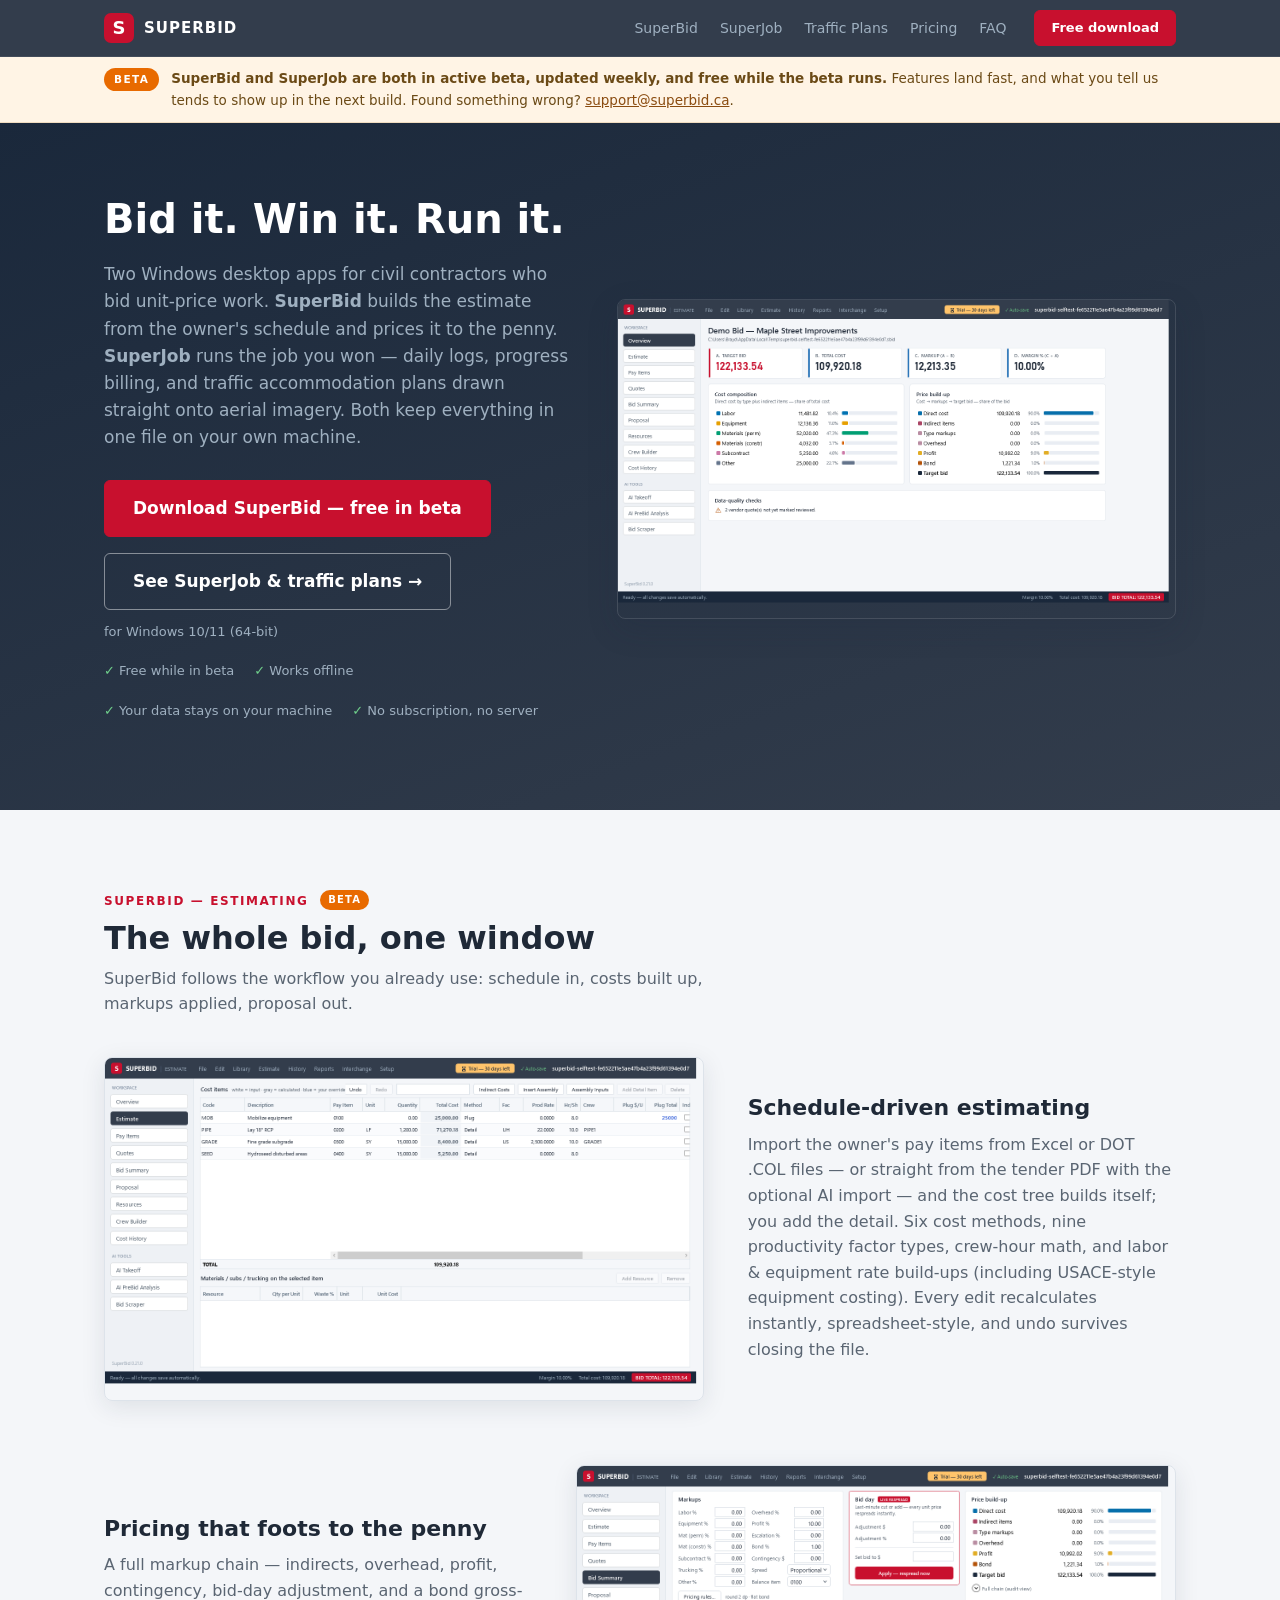
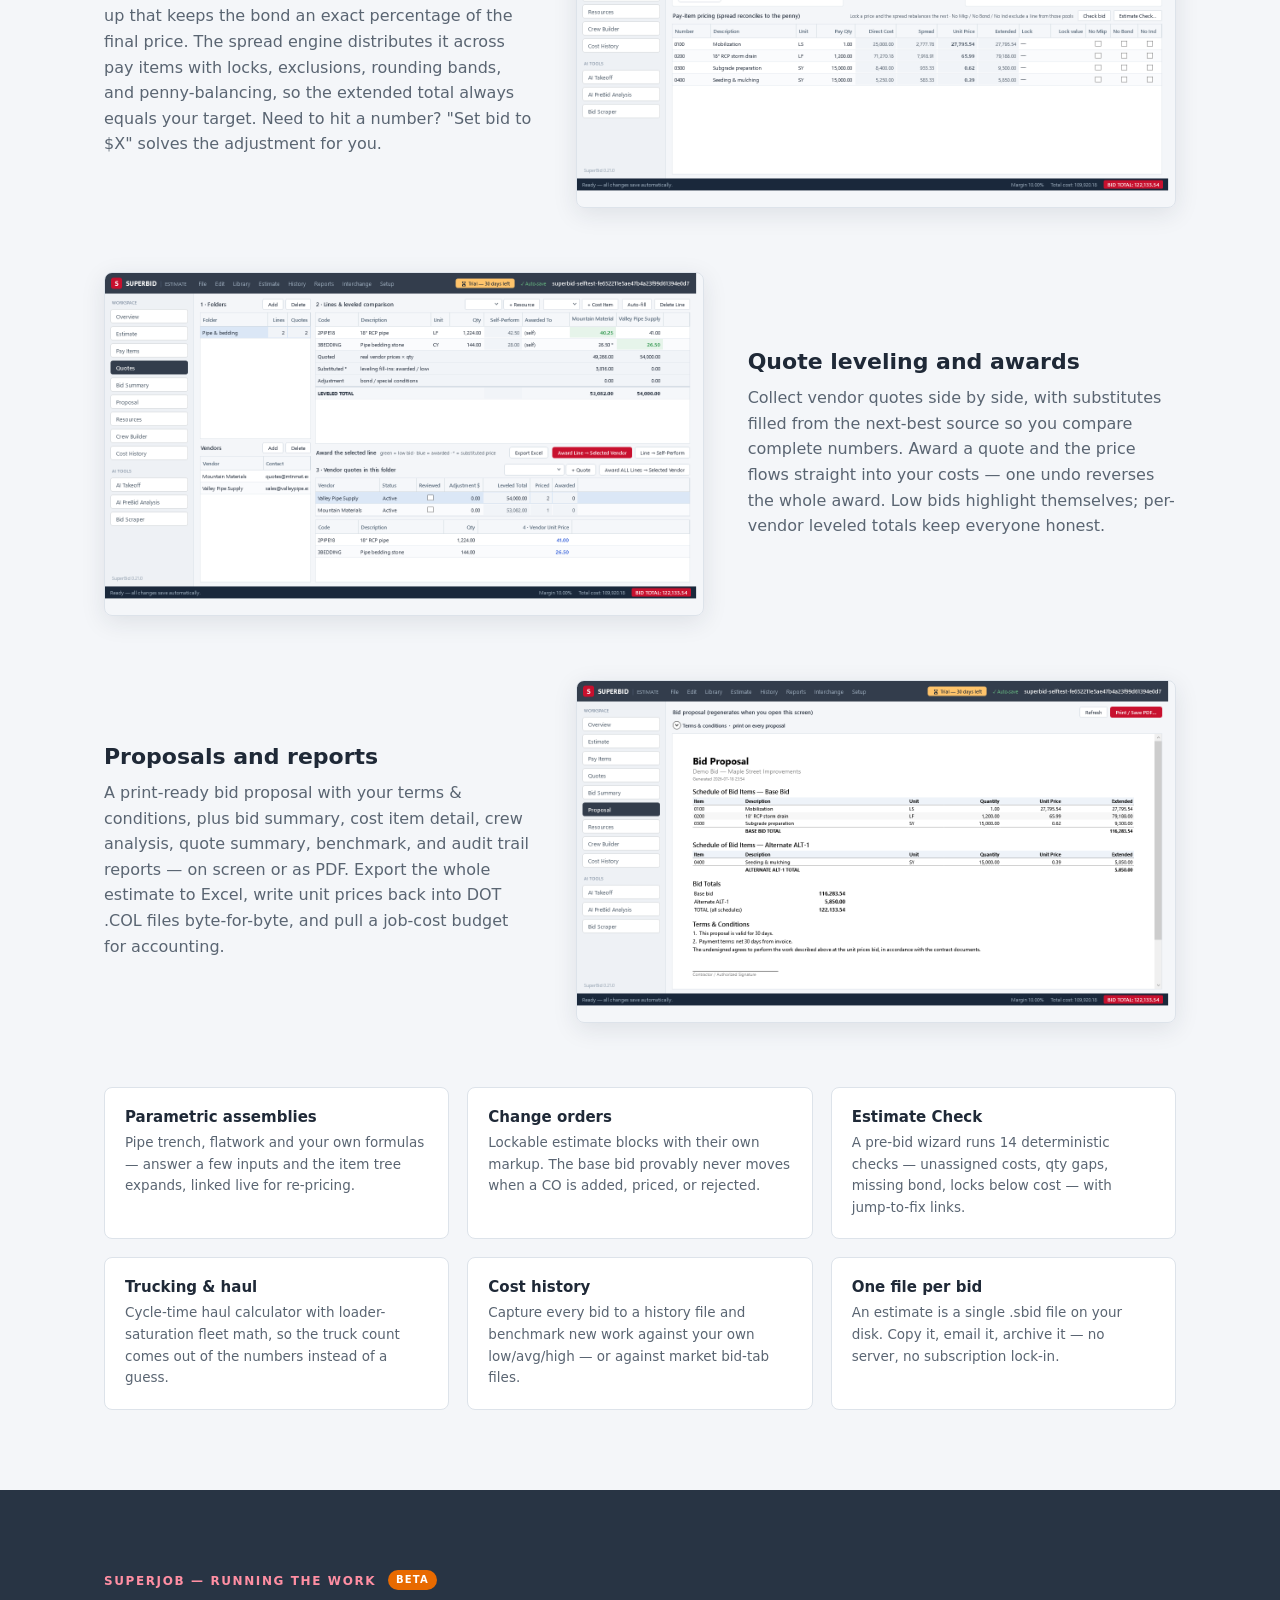
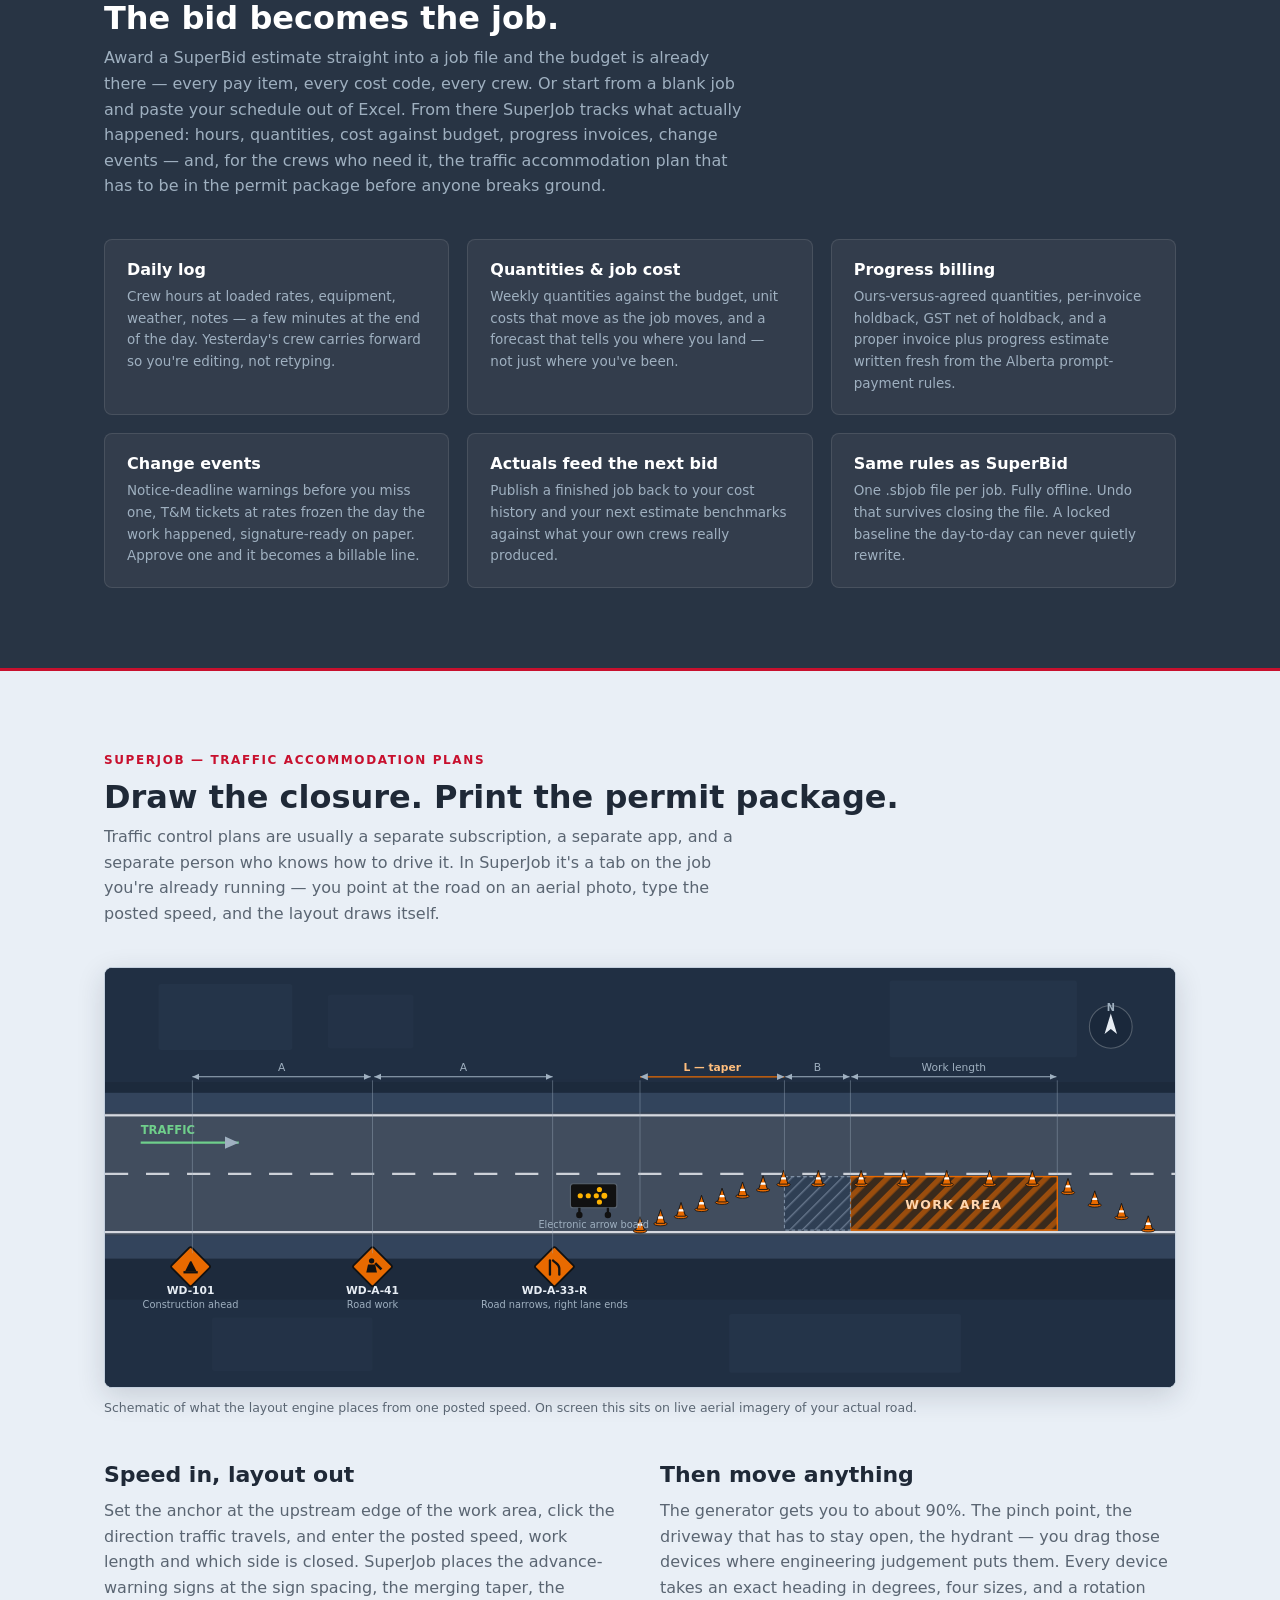
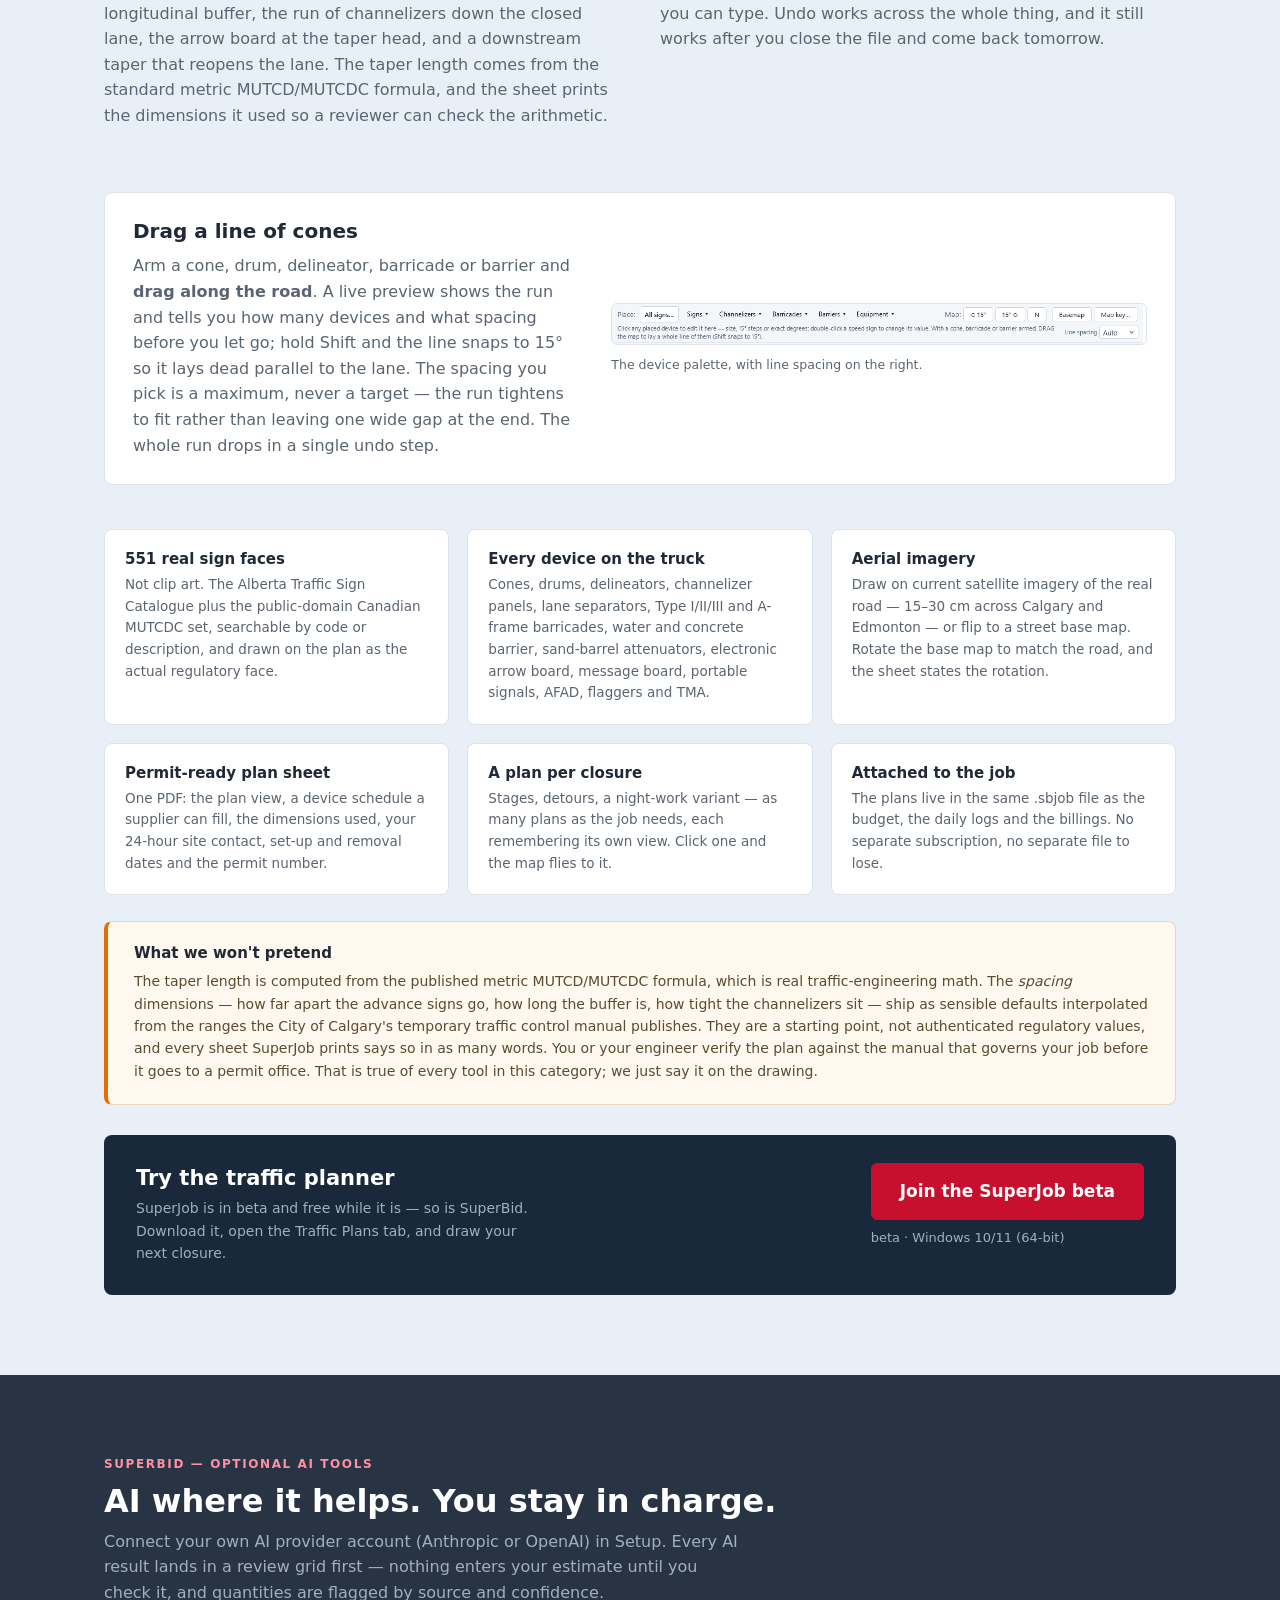
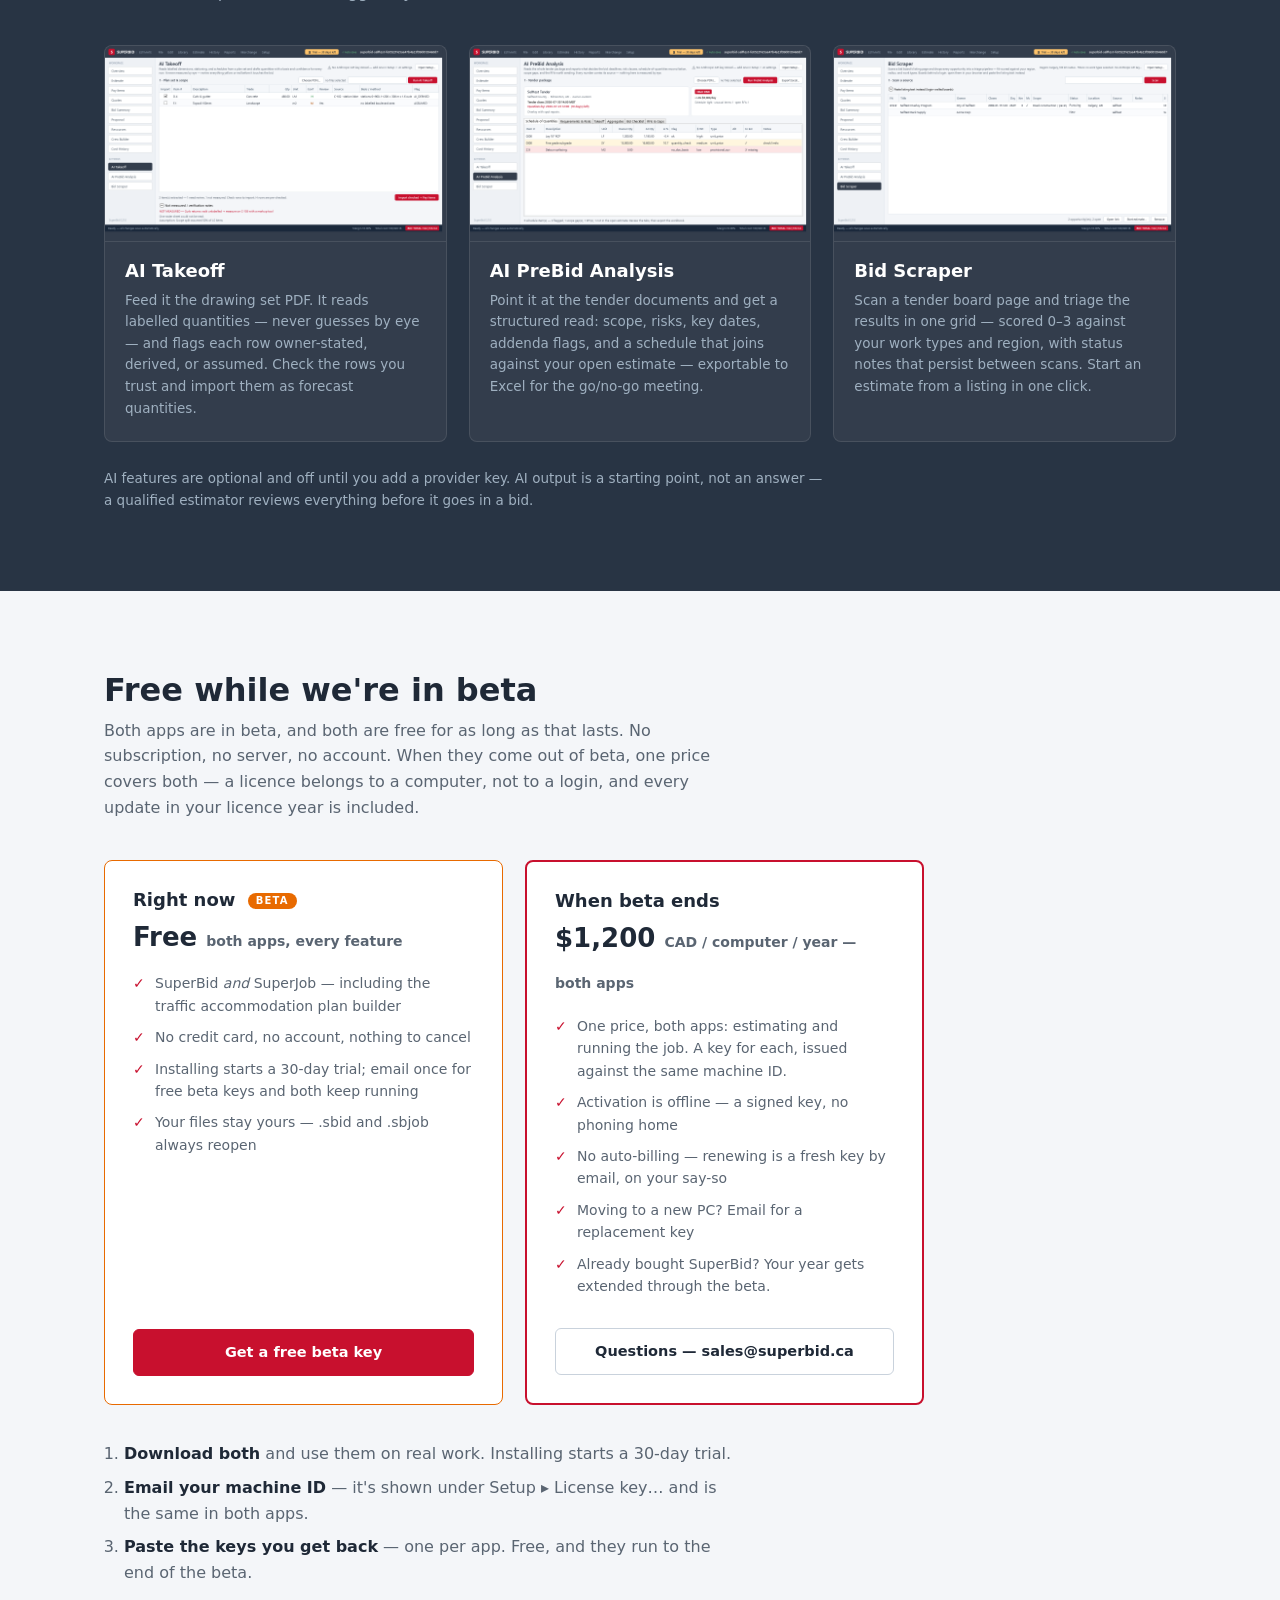
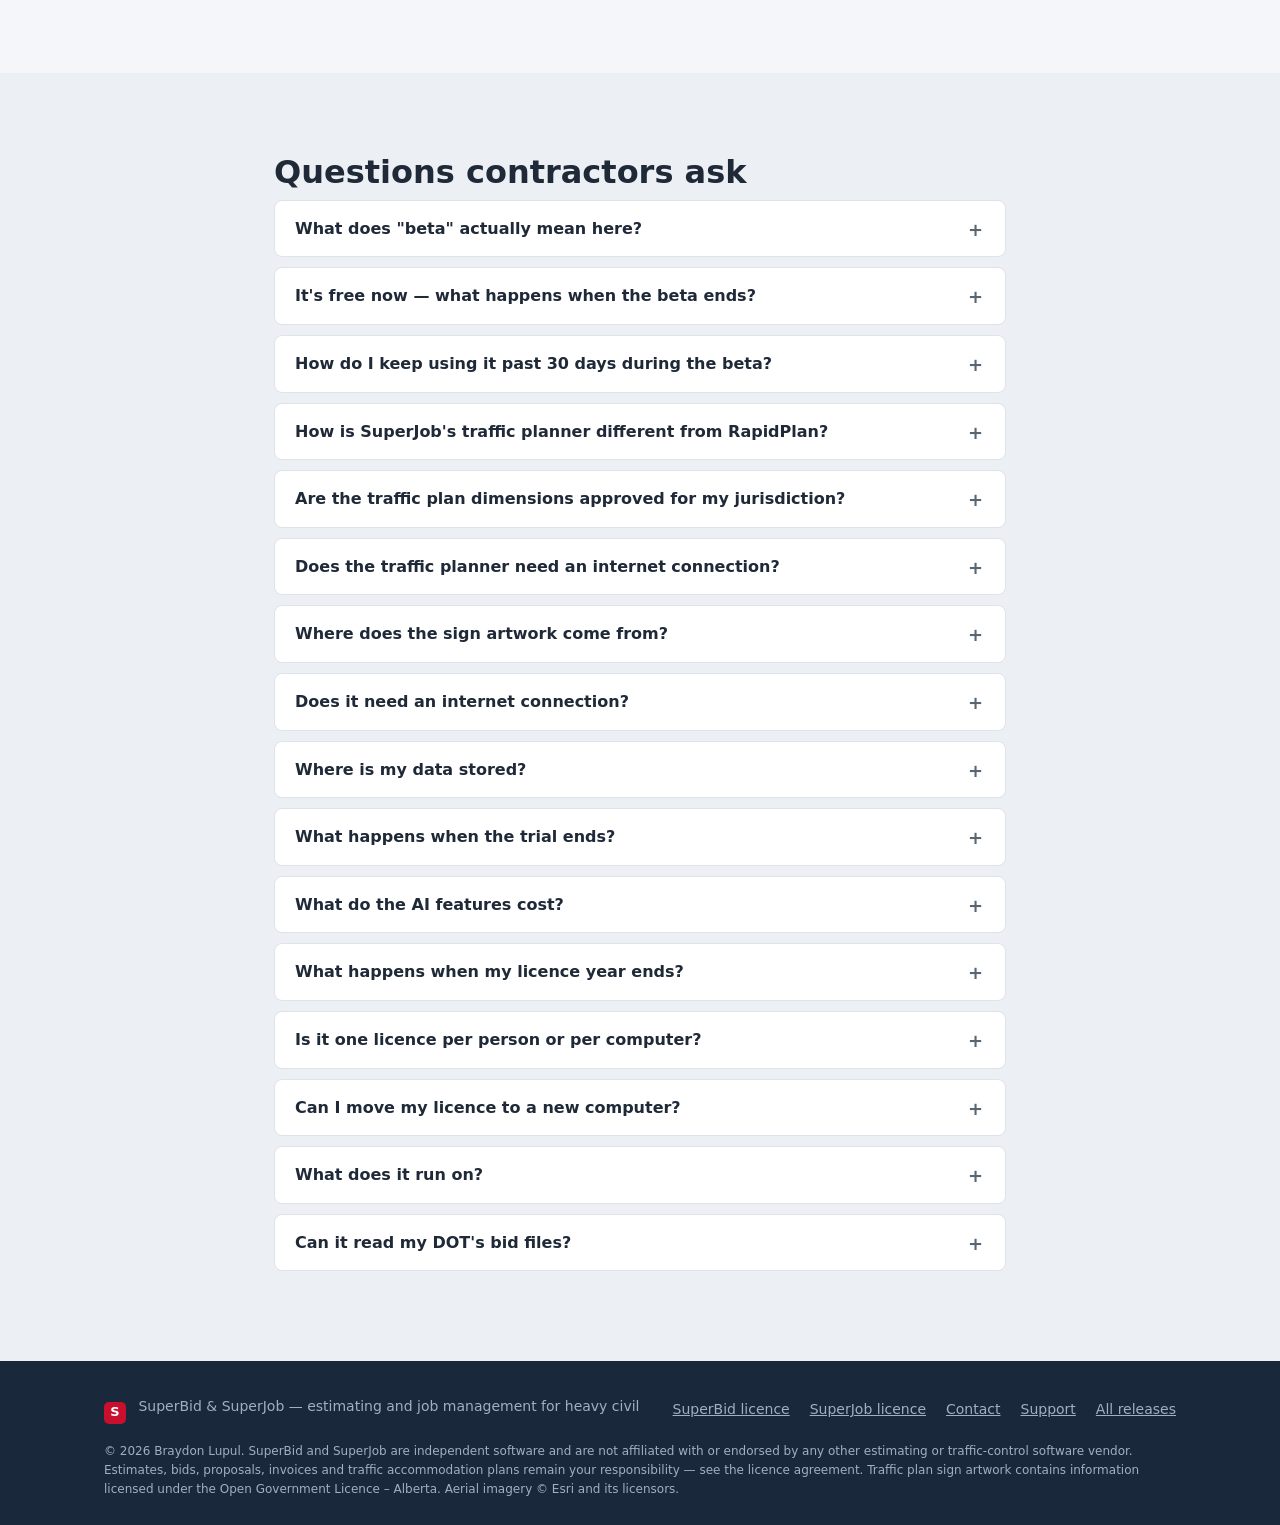
==== commit c7fc4d35: "Both products in beta and free; one $1,200/yr bundle when beta ends Deployed from website/ in the su" ====
--- a/index.html
+++ b/index.html
@@ -4,9 +4,9 @@
 <meta charset="utf-8">
 <meta name="viewport" content="width=device-width, initial-scale=1">
 <title>SuperBid &amp; SuperJob — Estimating and Job Management for Heavy Civil</title>
-<meta name="description" content="Two Windows desktop apps for heavy-civil contractors. SuperBid: schedule-driven estimating, quote leveling, bid pricing to the penny. SuperJob: run the job you won — daily logs, progress billing, and a traffic accommodation plan builder that draws over aerial imagery and exports a permit-ready plan sheet. Both in active beta, updated weekly.">
+<meta name="description" content="Two Windows desktop apps for heavy-civil contractors. SuperBid: schedule-driven estimating, quote leveling, bid pricing to the penny. SuperJob: run the job you won — daily logs, progress billing, and a traffic accommodation plan builder that draws over aerial imagery and exports a permit-ready plan sheet. Both apps are in active beta, updated weekly, and free while the beta runs — $1,200 CAD per computer per year for the pair afterwards.">
 <meta property="og:title" content="SuperBid &amp; SuperJob — Estimating and Job Management for Heavy Civil">
-<meta property="og:description" content="Bid it with SuperBid, run it with SuperJob — including traffic accommodation plans drawn over aerial imagery and exported as a permit-ready plan sheet. Both in active beta, updated weekly.">
+<meta property="og:description" content="Bid it with SuperBid, run it with SuperJob — including traffic accommodation plans drawn over aerial imagery and exported as a permit-ready plan sheet. Both in active beta, updated weekly, and free while the beta runs.">
 <meta property="og:type" content="website">
 <meta property="og:url" content="https://superbid.ca/">
 <meta property="og:image" content="https://superbid.ca/assets/overview.png">
@@ -30,16 +30,16 @@
       <a href="#pricing">Pricing</a>
       <a href="#faq">FAQ</a>
     </nav>
-    <a class="btn btn-red btn-small" href="https://github.com/lupulbraydon-ops/superbid-releases/releases/latest" data-download="superbid">Download trial</a>
+    <a class="btn btn-red btn-small" href="https://github.com/lupulbraydon-ops/superbid-releases/releases/latest" data-download="superbid">Free download</a>
   </div>
 </header>
 
 <div class="beta-strip">
   <div class="container beta-strip-inner">
     <span class="beta-pill">Beta</span>
-    <p><strong>SuperBid and SuperJob are both in active beta and updated weekly.</strong>
-    Features land fast, every update is free for the licence year, and what you tell us
-    tends to show up in the next build. Found something wrong?
+    <p><strong>SuperBid and SuperJob are both in active beta, updated weekly, and free
+    while the beta runs.</strong> Features land fast, and what you tell us tends to show up in
+    the next build. Found something wrong?
     <a href="mailto:support@superbid.ca?subject=Beta%20feedback">support@superbid.ca</a>.</p>
   </div>
 </div>
@@ -58,15 +58,19 @@
         on your own machine.</p>
         <div class="hero-actions">
           <a class="btn btn-red btn-big" href="https://github.com/lupulbraydon-ops/superbid-releases/releases/latest" data-download="superbid">
-            Download SuperBid — free 30-day trial
+            Download SuperBid — free in beta
           </a>
+          <!-- Deliberately NOT a [data-download] button: this one's job is to take you
+               into the SuperJob section to read about traffic plans. site.js would
+               otherwise rewrite its href to the zip and remove the only path into
+               the content the section exists to sell. -->
           <a class="btn btn-ghost btn-big" href="#superjob">See SuperJob &amp; traffic plans →</a>
         </div>
         <p class="hero-version" data-version="superbid">for Windows 10/11 (64-bit)</p>
         <ul class="trust-strip">
+          <li>Free while in beta</li>
           <li>Works offline</li>
           <li>Your data stays on your machine</li>
-          <li>Every feature included in the trial</li>
           <li>No subscription, no server</li>
         </ul>
       </div>
@@ -79,7 +83,7 @@
   <!-- ============ SuperBid features ============ -->
   <section id="features" class="section">
     <div class="container">
-      <span class="eyebrow">SuperBid — estimating</span>
+      <span class="eyebrow">SuperBid — estimating <span class="tag-beta">Beta</span></span>
       <h2>The whole bid, one window</h2>
       <p class="section-sub">SuperBid follows the workflow you already use: schedule in, costs built up, markups applied, proposal out.</p>
 
@@ -259,8 +263,8 @@
       <div class="tap-cta">
         <div>
           <h3>Try the traffic planner</h3>
-          <p>SuperJob is in beta and free while it is. Download it, open the Traffic Plans tab, and
-          draw your next closure.</p>
+          <p>SuperJob is in beta and free while it is — so is SuperBid. Download it, open the
+          Traffic Plans tab, and draw your next closure.</p>
         </div>
         <div class="tap-cta-actions">
           <a class="btn btn-red btn-big" data-download="superjob" data-pending
@@ -311,49 +315,40 @@
   <!-- ============ Pricing ============ -->
   <section id="pricing" class="section">
     <div class="container">
-      <h2>Simple licensing</h2>
-      <p class="section-sub">No subscription required. No server. A licence belongs to a computer, not to a login —
-      and every update during your licence year is included.</p>
-      <div class="pricing-grid pricing-grid-3">
-        <div class="price-card">
-          <h3>SuperBid trial</h3>
-          <p class="price-line">30 days</p>
+      <h2>Free while we're in beta</h2>
+      <p class="section-sub">Both apps are in beta, and both are free for as long as that lasts.
+      No subscription, no server, no account. When they come out of beta, one price covers
+      both — a licence belongs to a computer, not to a login, and every update in your
+      licence year is included.</p>
+      <div class="pricing-grid">
+        <div class="price-card price-card-beta">
+          <h3>Right now <span class="tag-beta">Beta</span></h3>
+          <p class="price-line">Free <span class="price-per">both apps, every feature</span></p>
           <ul>
-            <li>Every feature, no limits</li>
-            <li>No account, no credit card</li>
-            <li>Your estimates stay yours after the trial — files always reopen once licensed</li>
+            <li>SuperBid <em>and</em> SuperJob — including the traffic accommodation plan builder</li>
+            <li>No credit card, no account, nothing to cancel</li>
+            <li>Installing starts a 30-day trial; email once for free beta keys and both keep running</li>
+            <li>Your files stay yours — .sbid and .sbjob always reopen</li>
           </ul>
-          <a class="btn btn-outline" href="https://github.com/lupulbraydon-ops/superbid-releases/releases/latest" data-download="superbid">Download the trial</a>
+          <a class="btn btn-red" href="mailto:sales@superbid.ca?subject=Beta%20licence%20key">Get a free beta key</a>
         </div>
         <div class="price-card price-card-main">
-          <h3>SuperBid licence</h3>
-          <p class="price-line">$1,200 <span class="price-per">CAD / computer / year</span></p>
+          <h3>When beta ends</h3>
+          <p class="price-line">$1,200 <span class="price-per">CAD / computer / year — both apps</span></p>
           <ul>
-            <li>Every feature and every weekly update for the year</li>
+            <li>One price, both apps: estimating and running the job. A key for each, issued against the same machine ID.</li>
             <li>Activation is offline — a signed key, no phoning home</li>
             <li>No auto-billing — renewing is a fresh key by email, on your say-so</li>
             <li>Moving to a new PC? Email for a replacement key</li>
+            <li>Already bought SuperBid? Your year gets extended through the beta.</li>
           </ul>
-          <a class="btn btn-red" href="mailto:sales@superbid.ca?subject=SuperBid%20license">Buy — sales@superbid.ca</a>
-        </div>
-        <div class="price-card price-card-beta">
-          <h3>SuperJob <span class="tag-beta">Beta</span></h3>
-          <p class="price-line">Free <span class="price-per">while it's in beta</span></p>
-          <ul>
-            <li>Everything, including the traffic accommodation plan builder</li>
-            <li>Beta licence key on request — no card, no commitment</li>
-            <li>Your jobs stay yours; .sbjob files always reopen</li>
-            <li>After beta: <strong>$1,200 CAD / computer / year</strong>, same as SuperBid</li>
-          </ul>
-          <a class="btn btn-outline" data-download="superjob" data-pending
-             data-live-label="Download SuperJob beta"
-             href="mailto:sales@superbid.ca?subject=SuperJob%20beta%20access">Join the beta</a>
+          <a class="btn btn-outline" href="mailto:sales@superbid.ca?subject=SuperBid%20%2B%20SuperJob%20pricing">Questions — sales@superbid.ca</a>
         </div>
       </div>
       <ol class="buy-steps">
-        <li><strong>Install it</strong> and use it on real work — 30 days for SuperBid, free through the beta for SuperJob.</li>
-        <li><strong>Email your machine ID</strong> — it's shown under Setup ▸ License key… in the app.</li>
-        <li><strong>Paste the key you get back.</strong> Done — that computer is licensed.</li>
+        <li><strong>Download both</strong> and use them on real work. Installing starts a 30-day trial.</li>
+        <li><strong>Email your machine ID</strong> — it's shown under Setup ▸ License key… and is the same in both apps.</li>
+        <li><strong>Paste the keys you get back</strong> — one per app. Free, and they run to the end of the beta.</li>
       </ol>
     </div>
   </section>
@@ -367,9 +362,26 @@
         <summary>What does "beta" actually mean here?</summary>
         <p>Both apps are in daily use on real work and ship a new build most weeks. Beta means features
         are still landing fast and your feedback genuinely changes the next release — not that the
-        software is a toy. SuperBid is a paid product with a 30-day trial; SuperJob is free while its
-        beta runs. Keep backups of anything you'd hate to redo, the same as you would with any tool
-        this new, and tell us when something's wrong.</p>
+        software is a toy. Both are free while the beta runs. Keep backups of anything you'd hate to
+        redo, the same as you would with any tool this new, and tell us when something's wrong.</p>
+      </details>
+
+      <details>
+        <summary>It's free now — what happens when the beta ends?</summary>
+        <p>One price covers both apps: <strong>$1,200 CAD per computer per year</strong> for SuperBid
+        and SuperJob together (they take a key each, issued against the same machine ID). Nothing is auto-billed and nothing switches off without warning — when
+        the beta ends you'll be asked whether you want a licence, and if you don't, your .sbid and
+        .sbjob files are still your files. If you already bought a SuperBid licence, your year is
+        extended through the beta; email <a href="mailto:sales@superbid.ca">sales@superbid.ca</a>.</p>
+      </details>
+
+      <details>
+        <summary>How do I keep using it past 30 days during the beta?</summary>
+        <p>Installing either app starts a 30-day trial. Email
+        <a href="mailto:sales@superbid.ca?subject=Beta%20licence%20key">sales@superbid.ca</a> with the
+        machine ID shown under Setup ▸ License key… and you'll get free beta keys for that computer.
+        It costs nothing and there's nothing to cancel — it just means we know who's testing, so we can
+        tell you when something changes.</p>
       </details>
 
       <details>
@@ -427,8 +439,9 @@
 
       <details>
         <summary>What happens when the trial ends?</summary>
-        <p>The app asks for a licence key at startup. Your files are untouched, and they open again the
-        moment a key is entered. Nothing is deleted, ever.</p>
+        <p>The app asks for a licence key at startup — during the beta that key is free, see above.
+        Your files are untouched, and they open again the moment a key is entered. Nothing is
+        deleted, ever.</p>
       </details>
 
       <details>
@@ -443,6 +456,14 @@
         <p>The app tells you and asks for a new key — nothing is auto-billed and nothing is deleted.
         Email <a href="mailto:sales@superbid.ca">sales@superbid.ca</a>, get your renewal key, paste it,
         and keep working. If you choose not to renew, your files are still your files.</p>
+      </details>
+
+      <details>
+        <summary>Is it one licence per person or per computer?</summary>
+        <p>Per computer. A key is tied to a specific machine, which is what lets activation work
+        offline with no account and no phoning home. If you work on a desktop and a job-site laptop,
+        that's two licences — or email <a href="mailto:sales@superbid.ca">sales@superbid.ca</a> and
+        ask; we'd rather sort it out than have you fighting the software.</p>
       </details>
 
       <details>
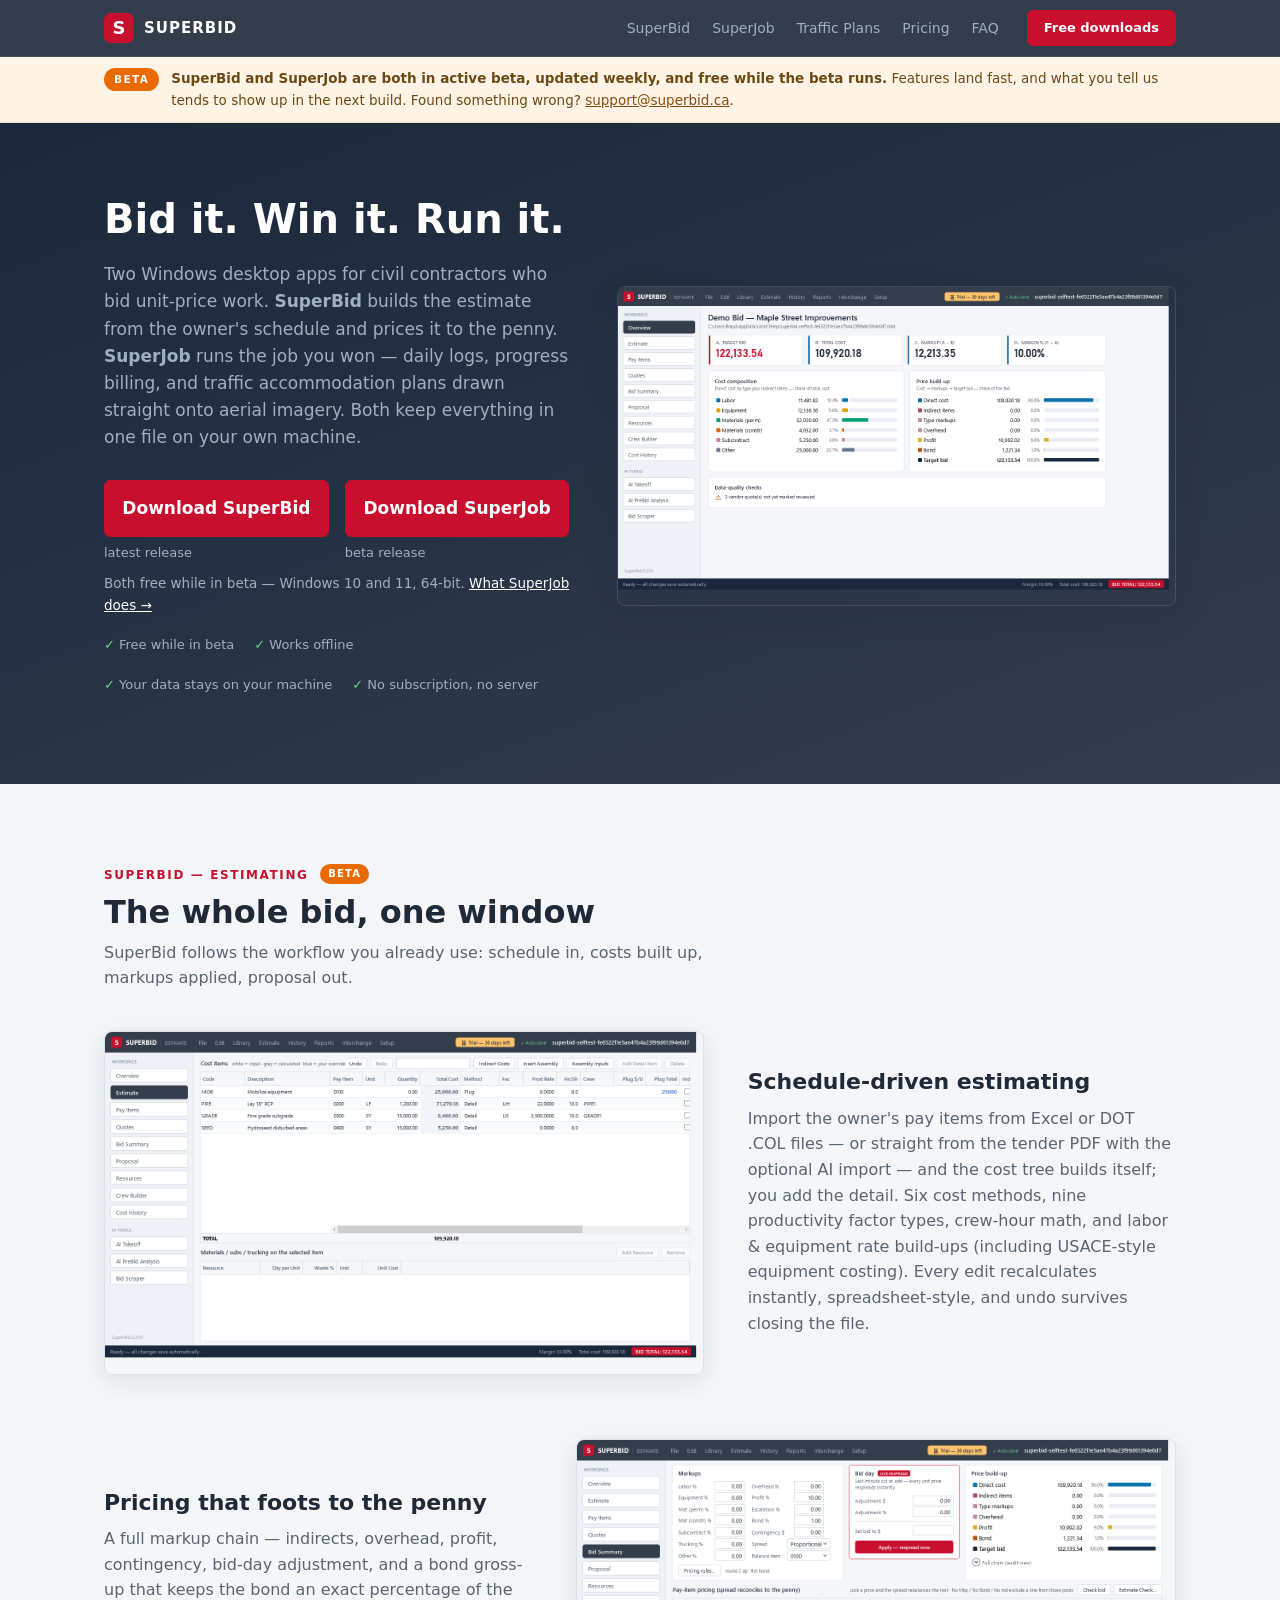
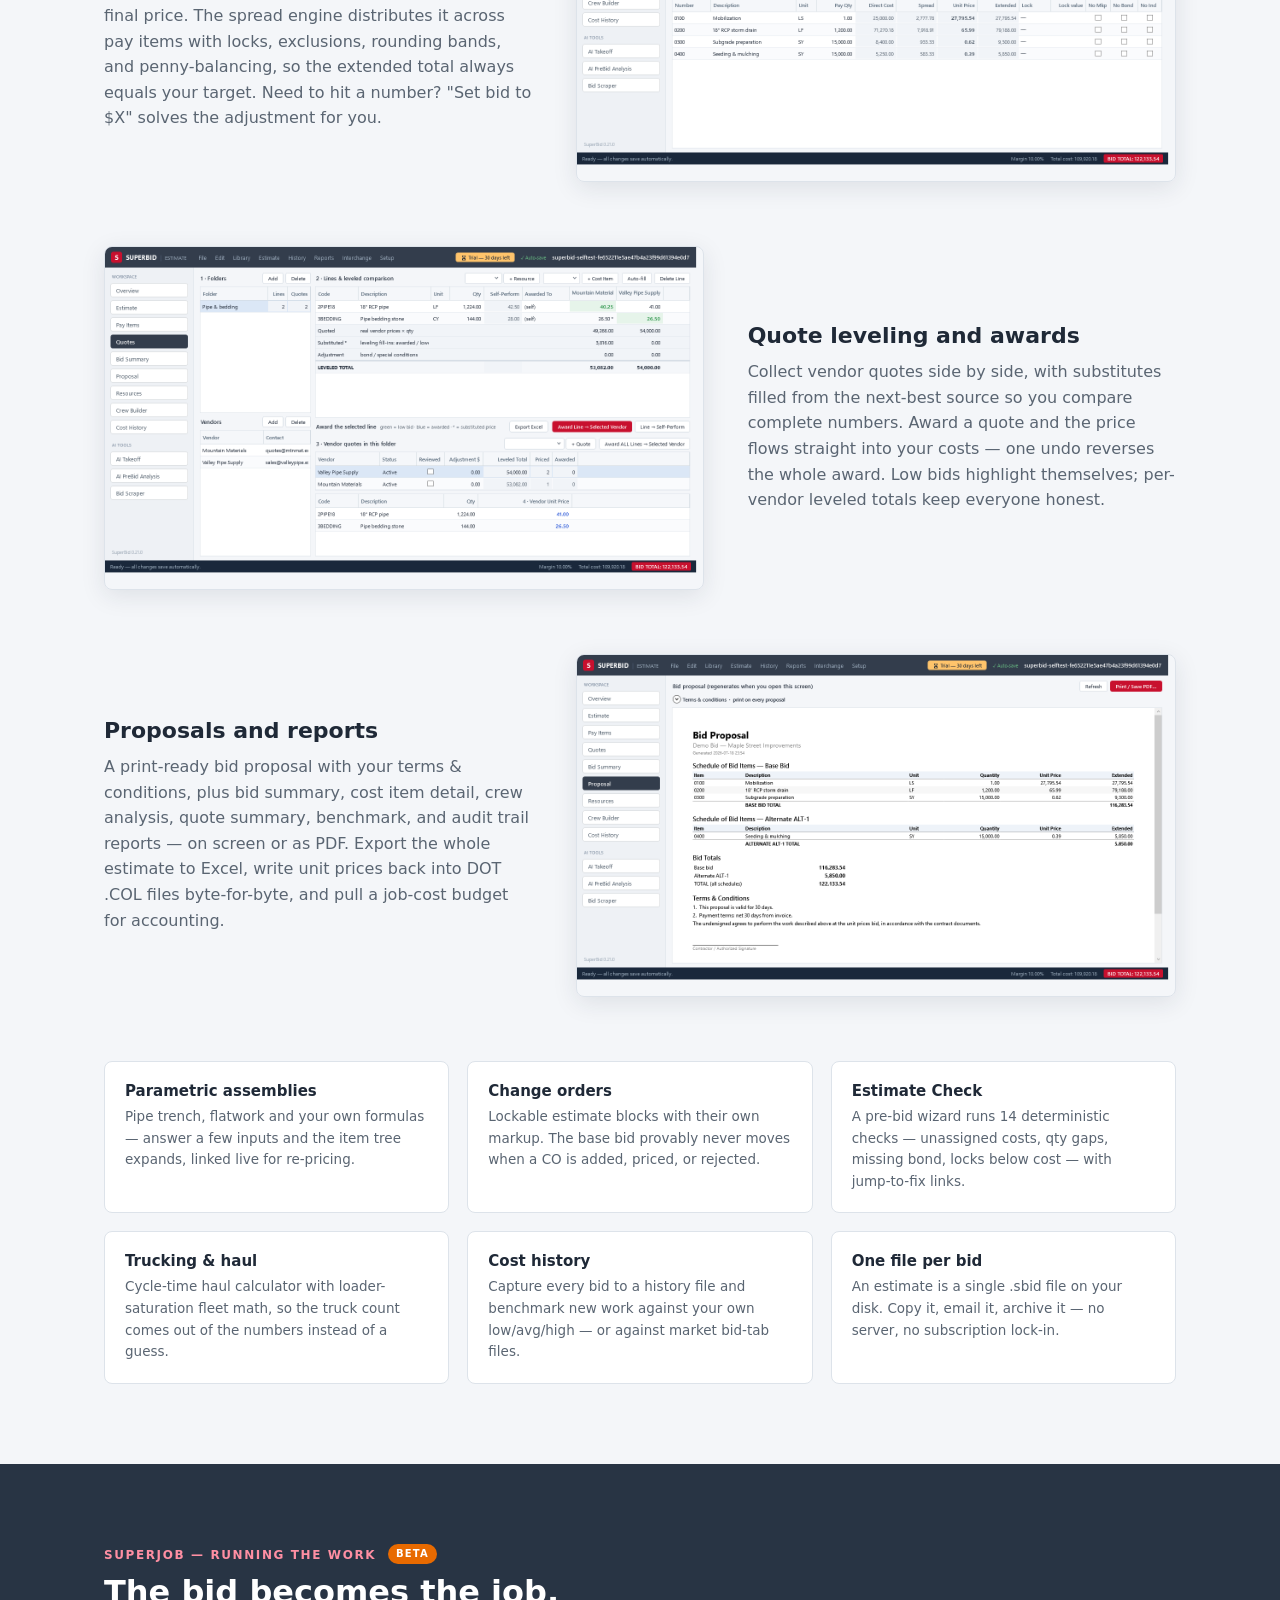
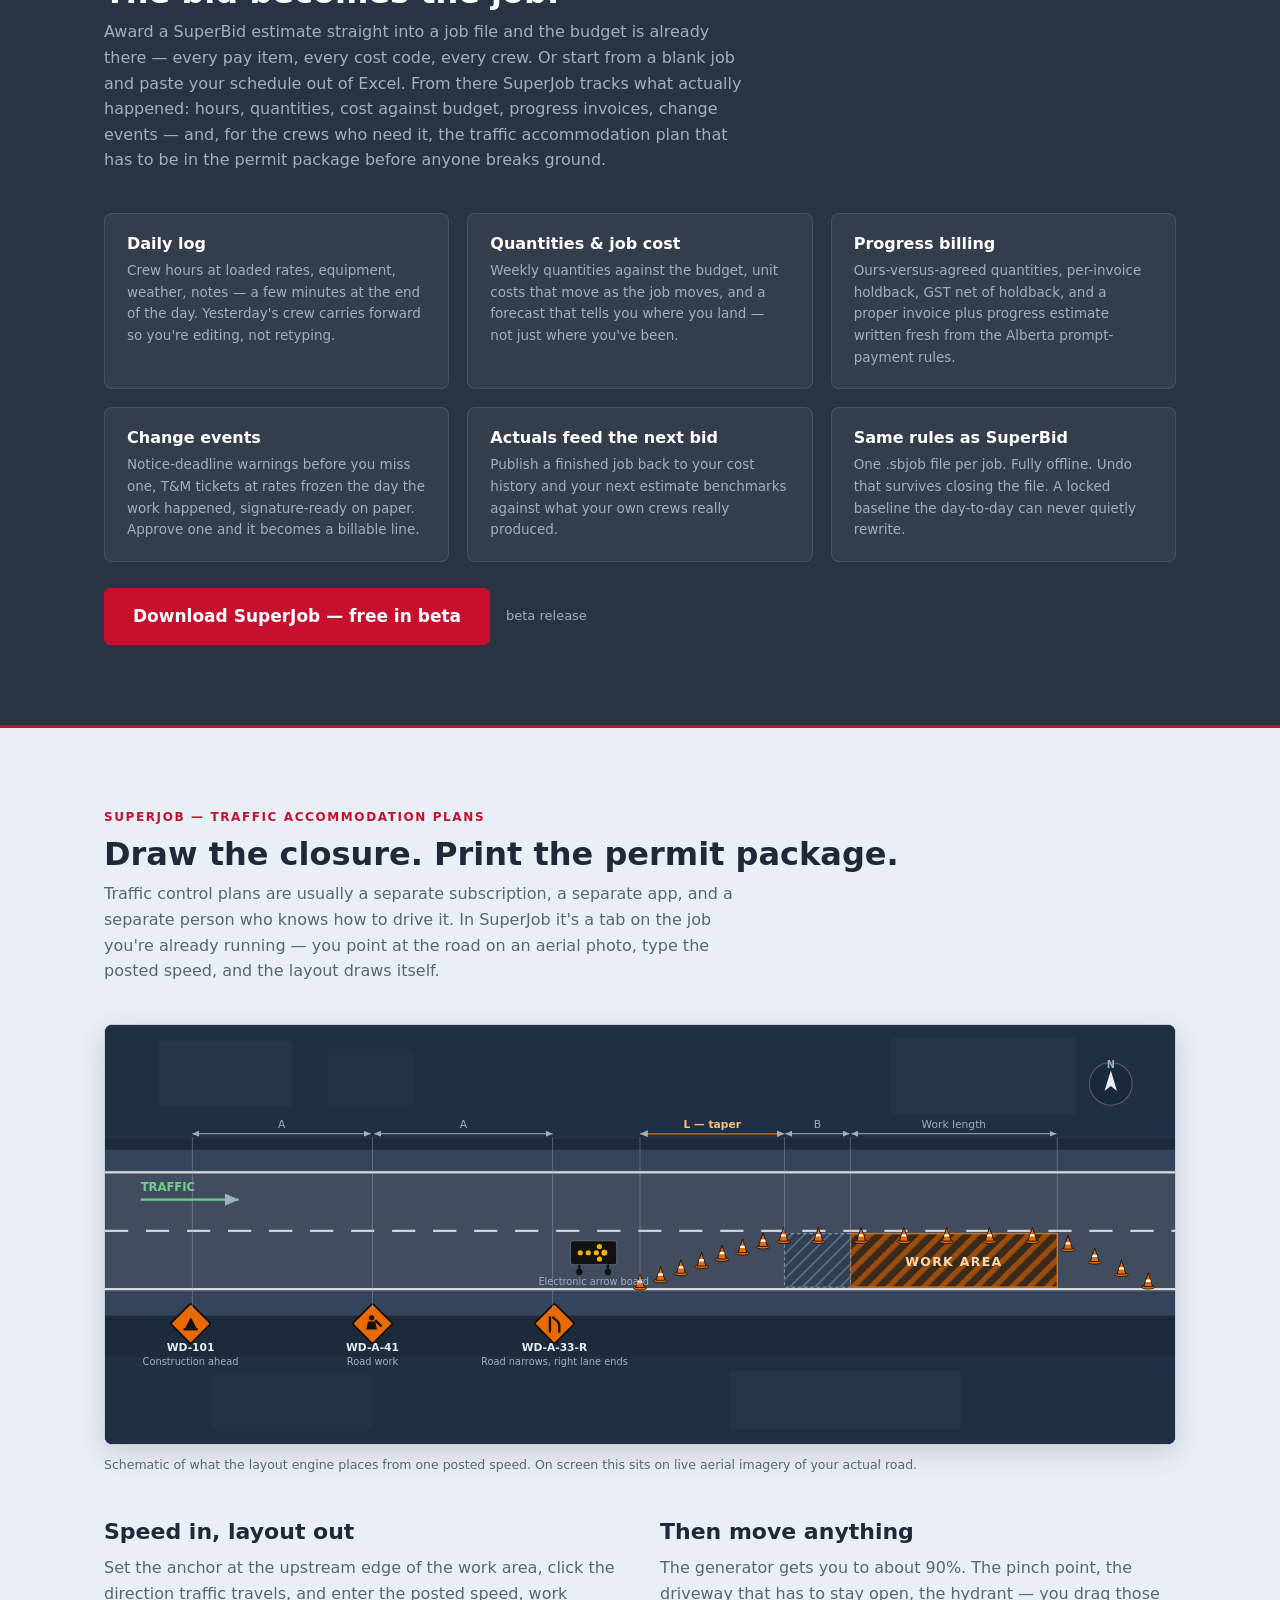
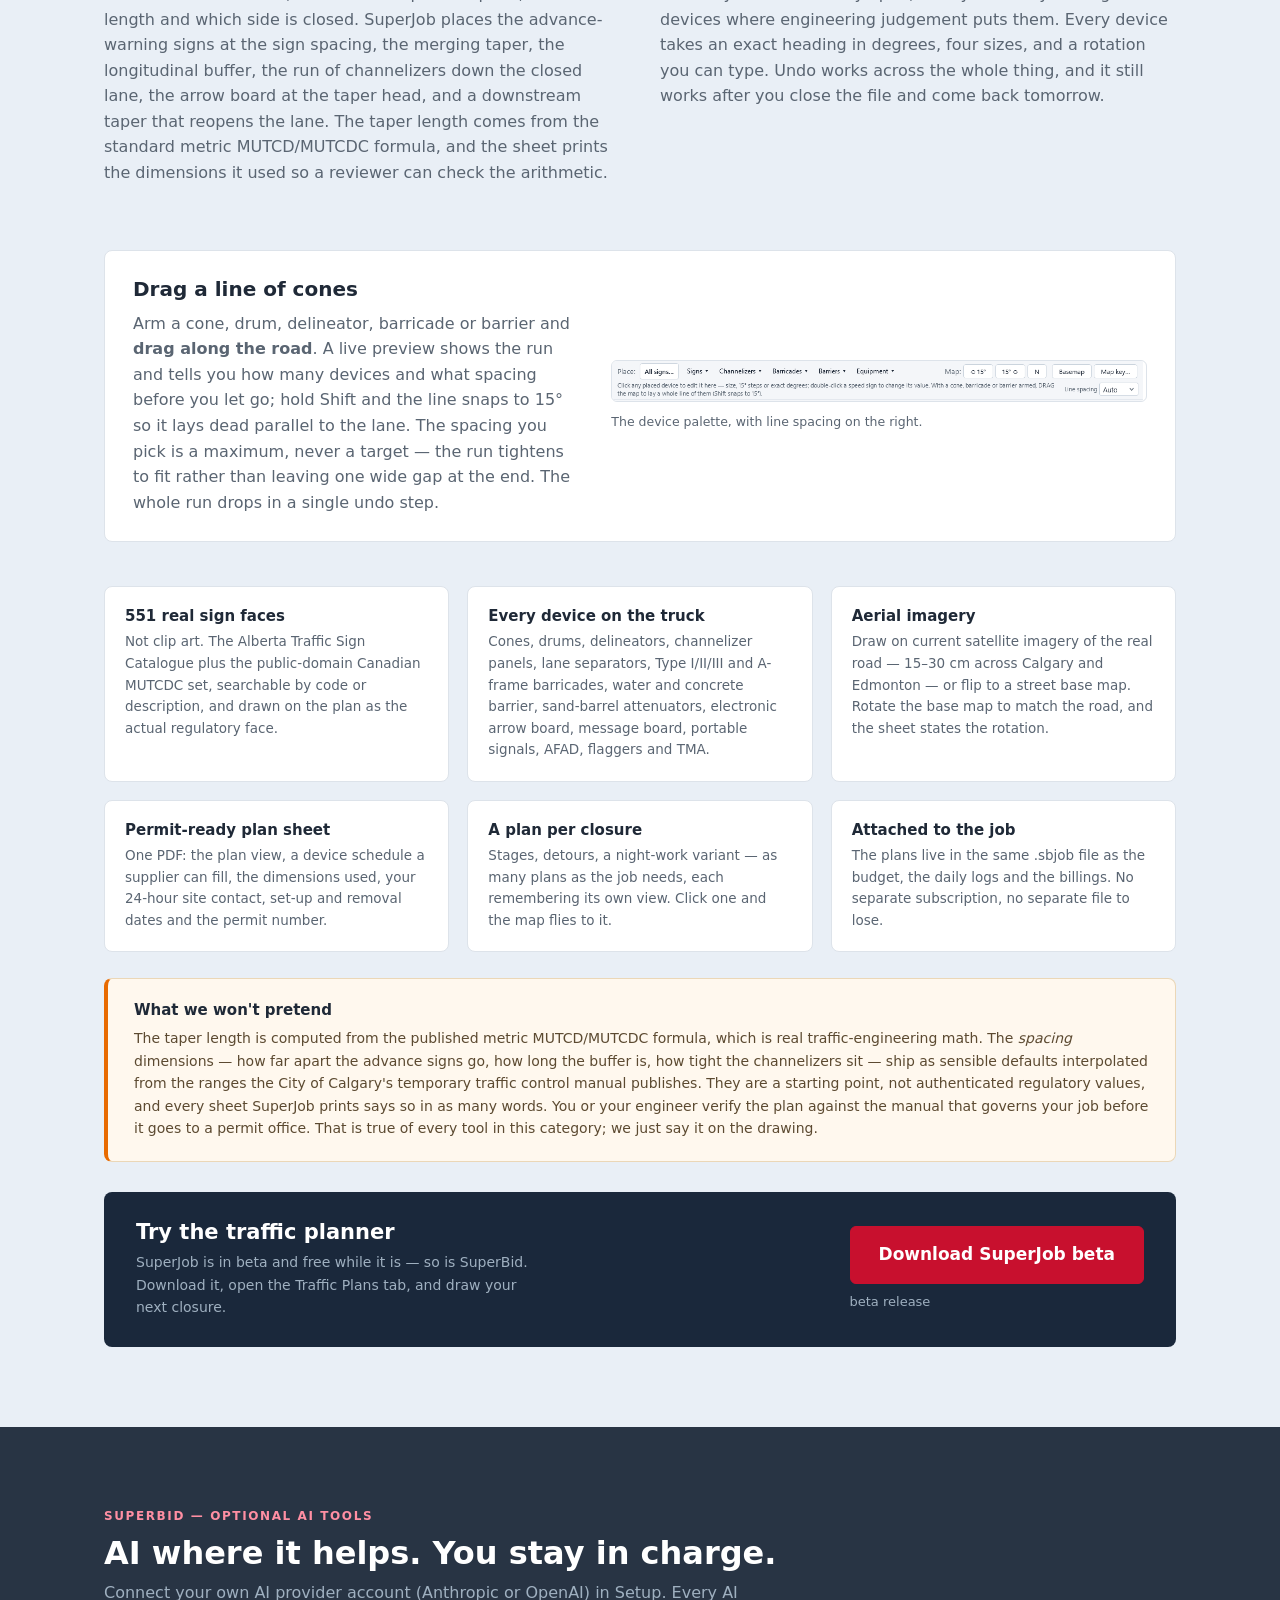
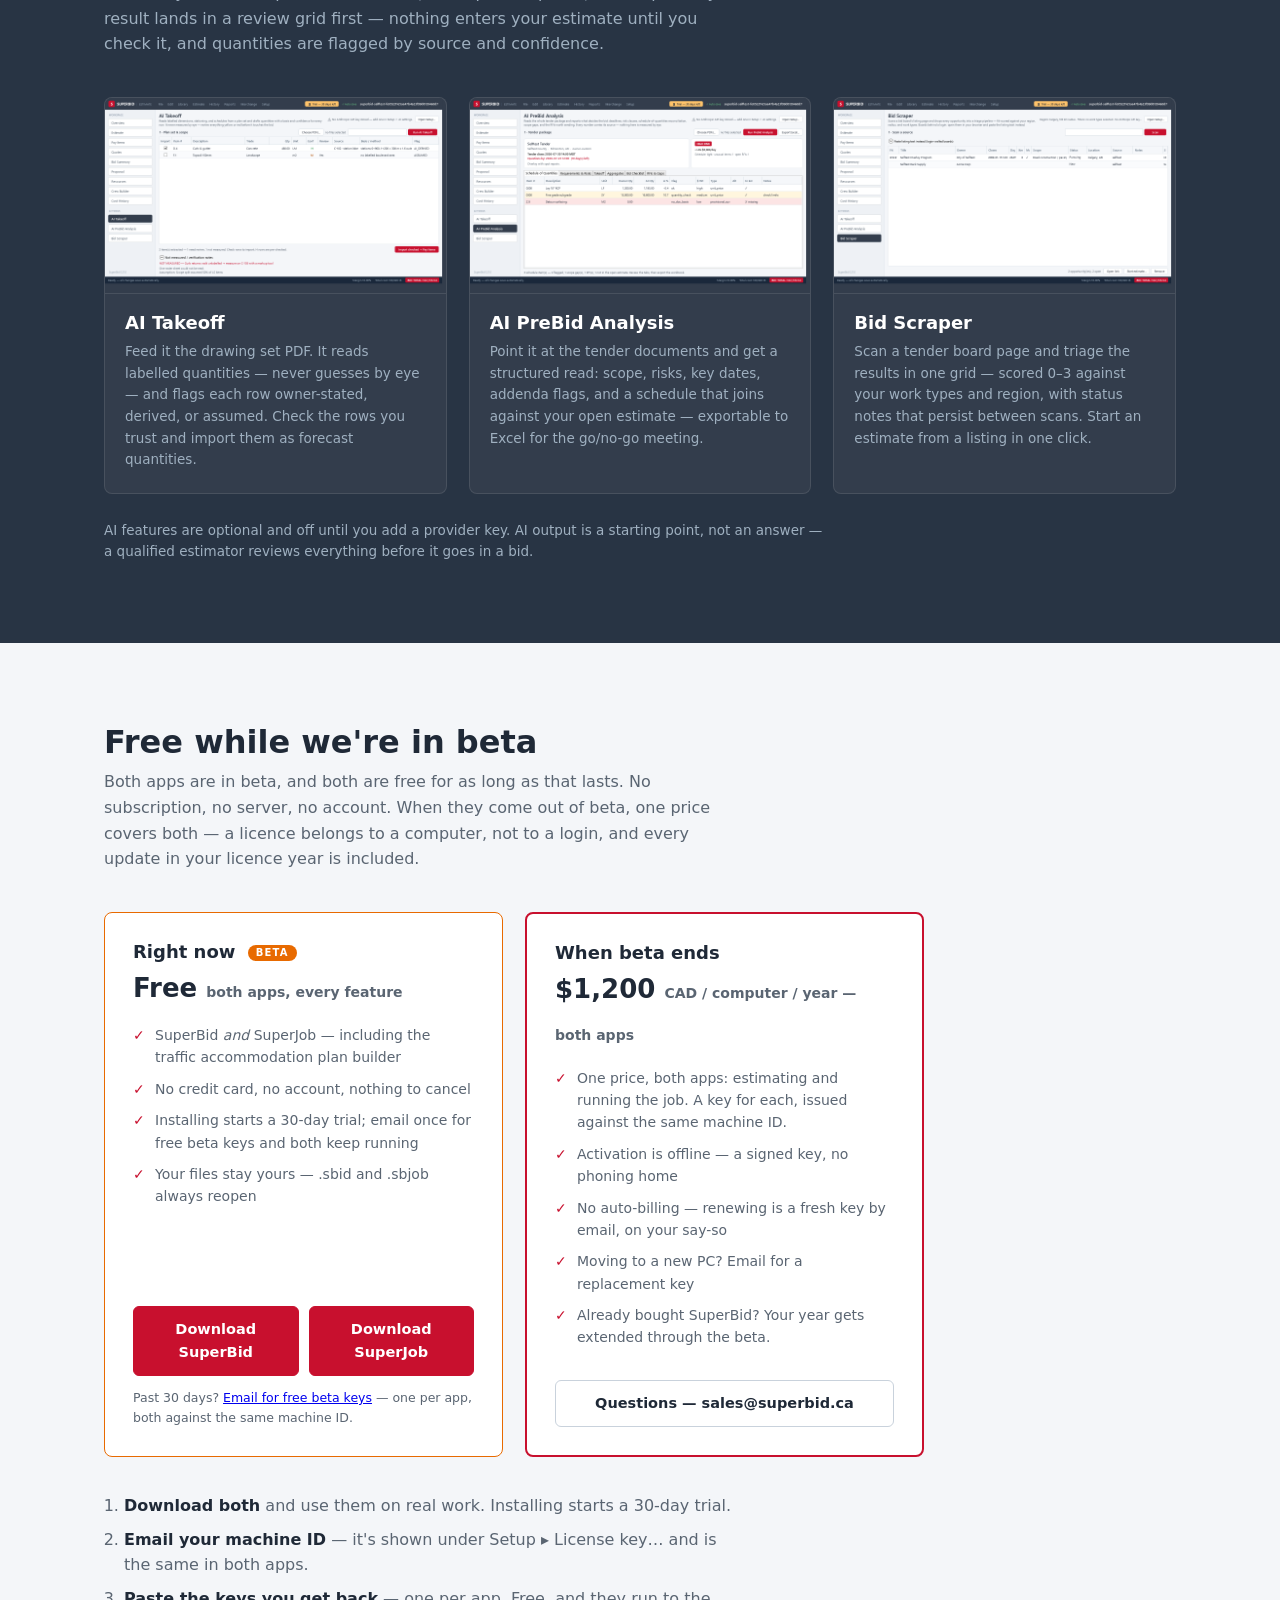
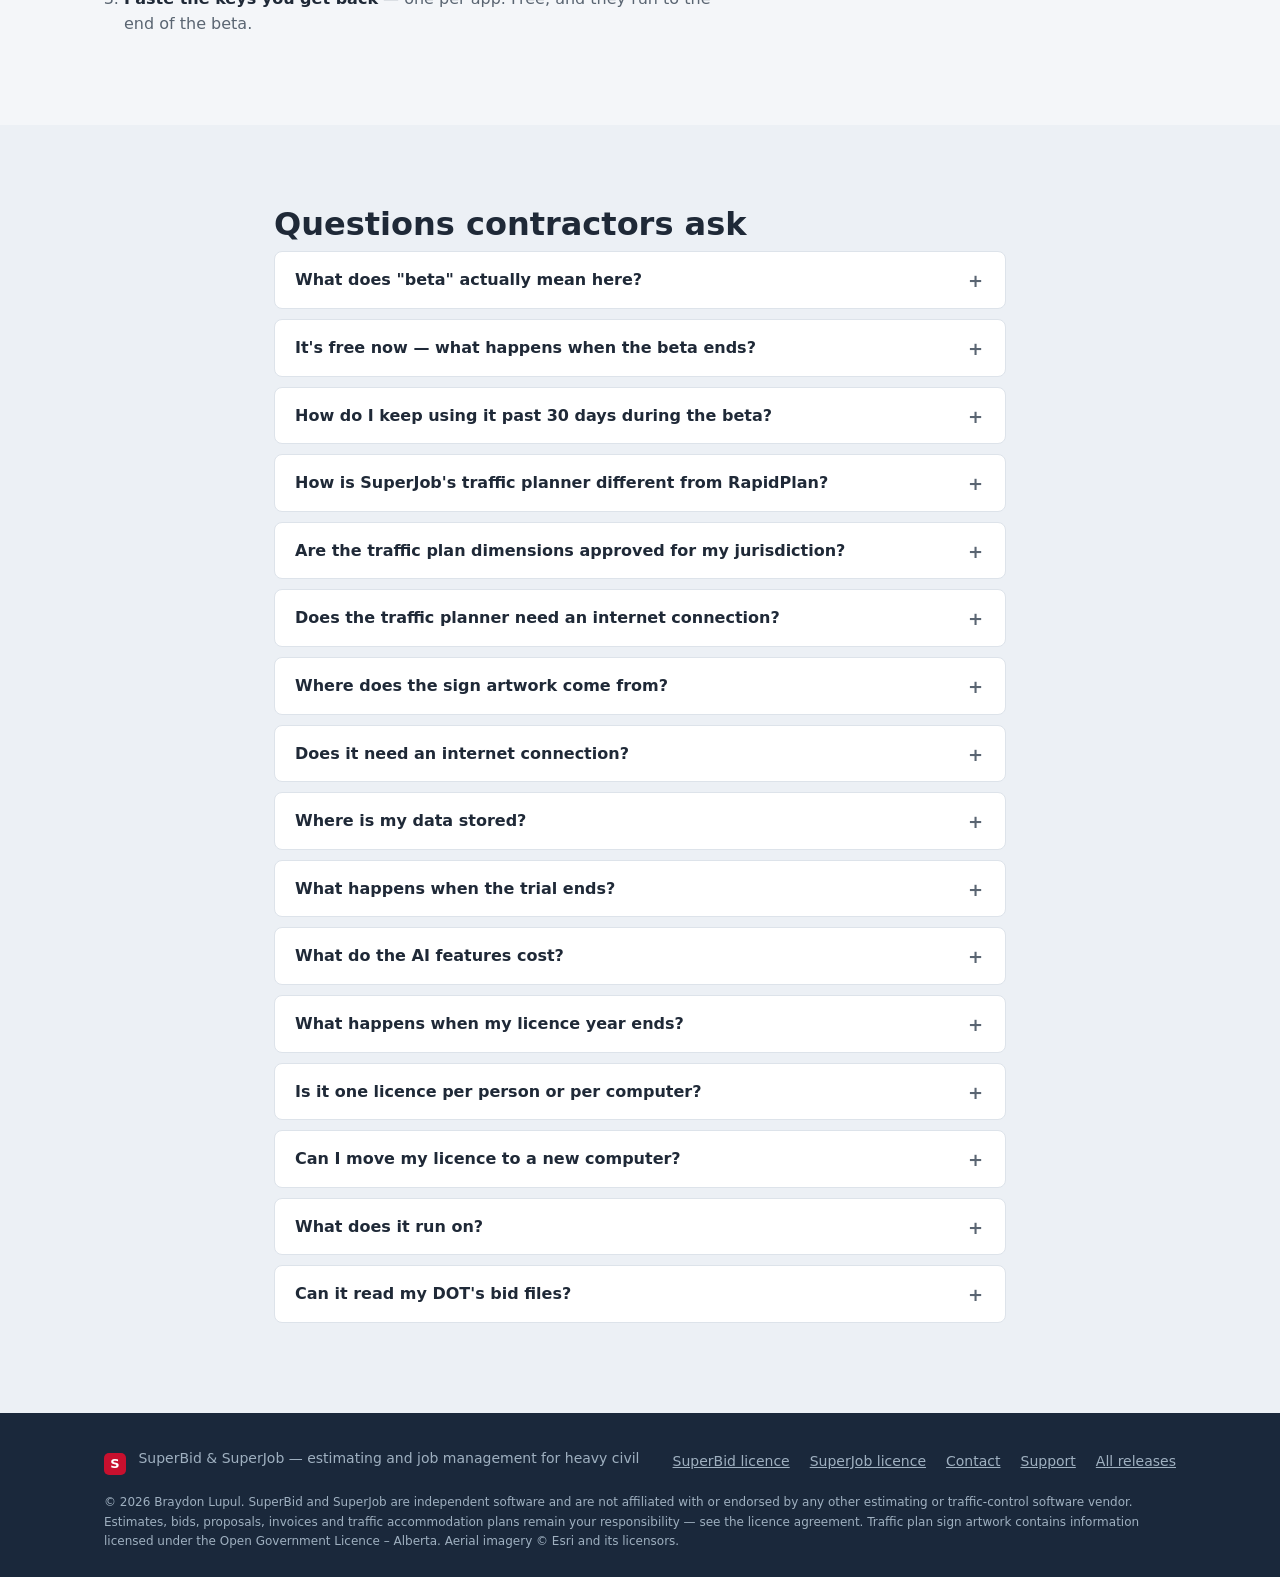
==== commit 7cc0b0ab: "﻿Put SuperJob downloads where people actually look Deployed from website/ in the superbid repo (comm" ====
--- a/index.html
+++ b/index.html
@@ -13,7 +13,7 @@
 <meta name="twitter:card" content="summary_large_image">
 <link rel="canonical" href="https://superbid.ca/">
 <link rel="icon" href="assets/favicon.ico">
-<link rel="stylesheet" href="styles.css?v=2">
+<link rel="stylesheet" href="styles.css?v=3">
 </head>
 <body>
 
@@ -30,7 +30,9 @@
       <a href="#pricing">Pricing</a>
       <a href="#faq">FAQ</a>
     </nav>
-    <a class="btn btn-red btn-small" href="https://github.com/lupulbraydon-ops/superbid-releases/releases/latest" data-download="superbid">Free download</a>
+    <!-- Two products means the nav CTA can't be one product's download — it points
+         at the section that offers both. -->
+    <a class="btn btn-red btn-small" href="#pricing">Free downloads</a>
   </div>
 </header>
 
@@ -56,17 +58,25 @@
         <strong>SuperJob</strong> runs the job you won — daily logs, progress billing, and traffic
         accommodation plans drawn straight onto aerial imagery. Both keep everything in one file
         on your own machine.</p>
+        <!-- TWO products, so two download buttons. The static hrefs are real
+             releases/latest URLs, so these work with JavaScript off; site.js only
+             upgrades them to the direct .zip and stamps the version underneath. -->
         <div class="hero-actions">
-          <a class="btn btn-red btn-big" href="https://github.com/lupulbraydon-ops/superbid-releases/releases/latest" data-download="superbid">
-            Download SuperBid — free in beta
-          </a>
-          <!-- Deliberately NOT a [data-download] button: this one's job is to take you
-               into the SuperJob section to read about traffic plans. site.js would
-               otherwise rewrite its href to the zip and remove the only path into
-               the content the section exists to sell. -->
-          <a class="btn btn-ghost btn-big" href="#superjob">See SuperJob &amp; traffic plans →</a>
-        </div>
-        <p class="hero-version" data-version="superbid">for Windows 10/11 (64-bit)</p>
+          <div class="hero-dl">
+            <a class="btn btn-red btn-big" href="https://github.com/lupulbraydon-ops/superbid-releases/releases/latest" data-download="superbid">
+              Download SuperBid
+            </a>
+            <span class="hero-version" data-version="superbid">latest release</span>
+          </div>
+          <div class="hero-dl">
+            <a class="btn btn-red btn-big" href="https://github.com/lupulbraydon-ops/superjob-releases/releases/latest" data-download="superjob">
+              Download SuperJob
+            </a>
+            <span class="hero-version" data-version="superjob">beta release</span>
+          </div>
+        </div>
+        <p class="hero-note">Both free while in beta — Windows 10 and 11, 64-bit.
+        <a href="#superjob">What SuperJob does →</a></p>
         <ul class="trust-strip">
           <li>Free while in beta</li>
           <li>Works offline</li>
@@ -186,6 +196,13 @@
           baseline the day-to-day can never quietly rewrite.</p>
         </div>
       </div>
+
+      <div class="sj-cta">
+        <a class="btn btn-red btn-big" href="https://github.com/lupulbraydon-ops/superjob-releases/releases/latest" data-download="superjob">
+          Download SuperJob — free in beta
+        </a>
+        <span class="hero-version" data-version="superjob">beta release</span>
+      </div>
     </div>
   </section>
 
@@ -267,10 +284,9 @@
           Traffic Plans tab, and draw your next closure.</p>
         </div>
         <div class="tap-cta-actions">
-          <a class="btn btn-red btn-big" data-download="superjob" data-pending
-             data-live-label="Download SuperJob beta"
-             href="mailto:sales@superbid.ca?subject=SuperJob%20beta%20access">Join the SuperJob beta</a>
-          <span class="hero-version" data-version="superjob">beta · Windows 10/11 (64-bit)</span>
+          <a class="btn btn-red btn-big" data-download="superjob"
+             href="https://github.com/lupulbraydon-ops/superjob-releases/releases/latest">Download SuperJob beta</a>
+          <span class="hero-version" data-version="superjob">beta release</span>
         </div>
       </div>
     </div>
@@ -330,7 +346,11 @@
             <li>Installing starts a 30-day trial; email once for free beta keys and both keep running</li>
             <li>Your files stay yours — .sbid and .sbjob always reopen</li>
           </ul>
-          <a class="btn btn-red" href="mailto:sales@superbid.ca?subject=Beta%20licence%20key">Get a free beta key</a>
+          <div class="price-card-actions">
+            <a class="btn btn-red" href="https://github.com/lupulbraydon-ops/superbid-releases/releases/latest" data-download="superbid">Download SuperBid</a>
+            <a class="btn btn-red" href="https://github.com/lupulbraydon-ops/superjob-releases/releases/latest" data-download="superjob">Download SuperJob</a>
+          </div>
+          <p class="price-note">Past 30 days? <a href="mailto:sales@superbid.ca?subject=Beta%20licence%20key">Email for free beta keys</a> — one per app, both against the same machine ID.</p>
         </div>
         <div class="price-card price-card-main">
           <h3>When beta ends</h3>
@@ -517,6 +537,6 @@
      [data-download] attribute, so a returning visitor holding it in cache while
      getting this newer HTML would have every SuperJob button pointed at SuperBid's
      zip. Bump this whenever site.js changes. -->
-<script src="site.js?v=2"></script>
+<script src="site.js?v=3"></script>
 </body>
 </html>
--- a/styles.css
+++ b/styles.css
@@ -83,8 +83,17 @@
 .hero-inner { display: grid; grid-template-columns: 5fr 6fr; gap: 48px; align-items: center; }
 .hero h1 { font-size: clamp(30px, 3.6vw, 40px); margin-bottom: 18px; max-width: 20ch; }
 .hero-sub { color: var(--text-dim-on-dark); font-size: 17px; margin-bottom: 28px; }
-.hero-actions { display: flex; align-items: center; gap: 16px; flex-wrap: wrap; margin-bottom: 12px; }
-.hero-version { color: var(--text-dim-on-dark); font-size: 13px; margin-bottom: 18px; }
+.hero-actions { display: flex; align-items: flex-start; gap: 16px; flex-wrap: wrap; margin-bottom: 10px; }
+/* one column per product: button with its own version line underneath, so two
+   downloads read as two products rather than a primary and an afterthought */
+/* flex:1 with a floor, not natural width: at the hero column's 465 px the two
+   btn-big labels came to 473 px and wrapped to separate rows. Equal halves also
+   read as two products of equal standing rather than a primary and a runner-up. */
+.hero-dl { display: flex; flex-direction: column; gap: 6px; flex: 1 1 190px; }
+.hero-dl .btn { white-space: nowrap; width: 100%; padding-left: 12px; padding-right: 12px; }
+.hero-version { color: var(--text-dim-on-dark); font-size: 13px; }
+.hero-note { color: var(--text-dim-on-dark); font-size: 13.5px; margin-bottom: 18px; }
+.hero-note a { color: #fff; }
 .trust-strip { list-style: none; display: flex; gap: 20px; flex-wrap: wrap; }
 .trust-strip li { color: var(--text-dim-on-dark); font-size: 13px; }
 .trust-strip li::before { content: "✓ "; color: #6FCF8B; }
@@ -155,6 +164,9 @@
 .price-card li { padding-left: 22px; position: relative; margin-bottom: 9px; color: var(--text-2); font-size: 14px; }
 .price-card li::before { content: "✓"; position: absolute; left: 0; color: var(--red); font-weight: 700; }
 .price-card .btn { padding: 11px 18px; font-size: 14.5px; }
+/* both products offered from the one card that says they're free */
+.price-card-actions { display: grid; grid-template-columns: 1fr 1fr; gap: 10px; }
+.price-note { font-size: 12.5px; color: var(--text-2); margin-top: 12px; }
 .buy-steps { margin-top: 36px; padding-left: 20px; max-width: 640px; }
 .buy-steps li { margin-bottom: 8px; color: var(--text-2); }
 .buy-steps strong { color: var(--text); }
@@ -194,6 +206,10 @@
 }
 .sj-card h3 { font-size: 16px; margin-bottom: 7px; }
 .sj-card p { color: var(--text-dim-on-dark); font-size: 13.5px; }
+/* a download where someone reading about SuperJob actually is, rather than only
+   at the bottom of the traffic section */
+.sj-cta { display: flex; align-items: center; gap: 16px; flex-wrap: wrap; margin-top: 26px; }
+.sj-cta .hero-version { color: var(--text-dim-on-dark); }
 
 /* ---- traffic plans ---- */
 .section-traffic { background: #E9EFF6; border-top: 3px solid var(--red); }
@@ -287,6 +303,9 @@
   .section { padding: 56px 0; }
   .tap-cta { flex-direction: column; align-items: flex-start; }
   .beta-strip-inner { flex-direction: column; gap: 6px; }
+  .hero-dl { width: 100%; }
+  .hero-dl .btn { width: 100%; }
+  .price-card-actions { grid-template-columns: 1fr; }
 }
 
 @media (max-width: 640px) {
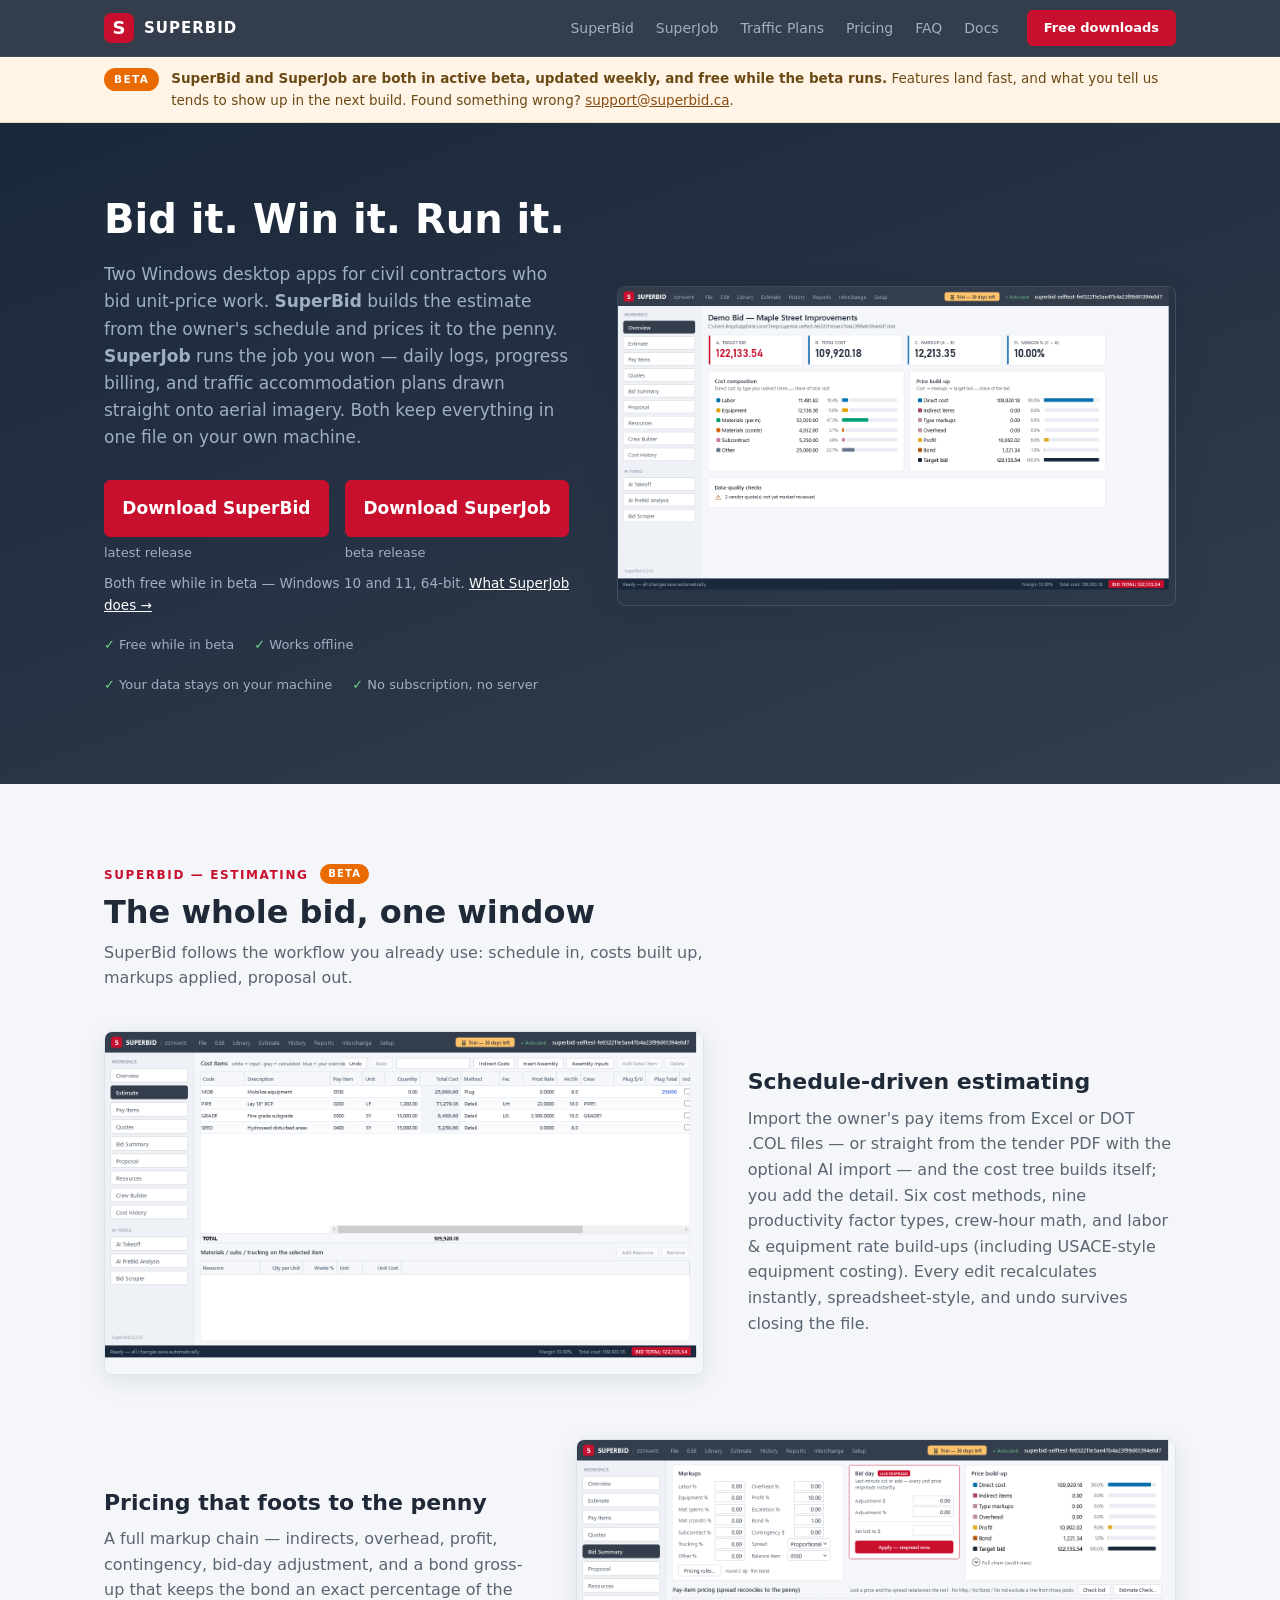
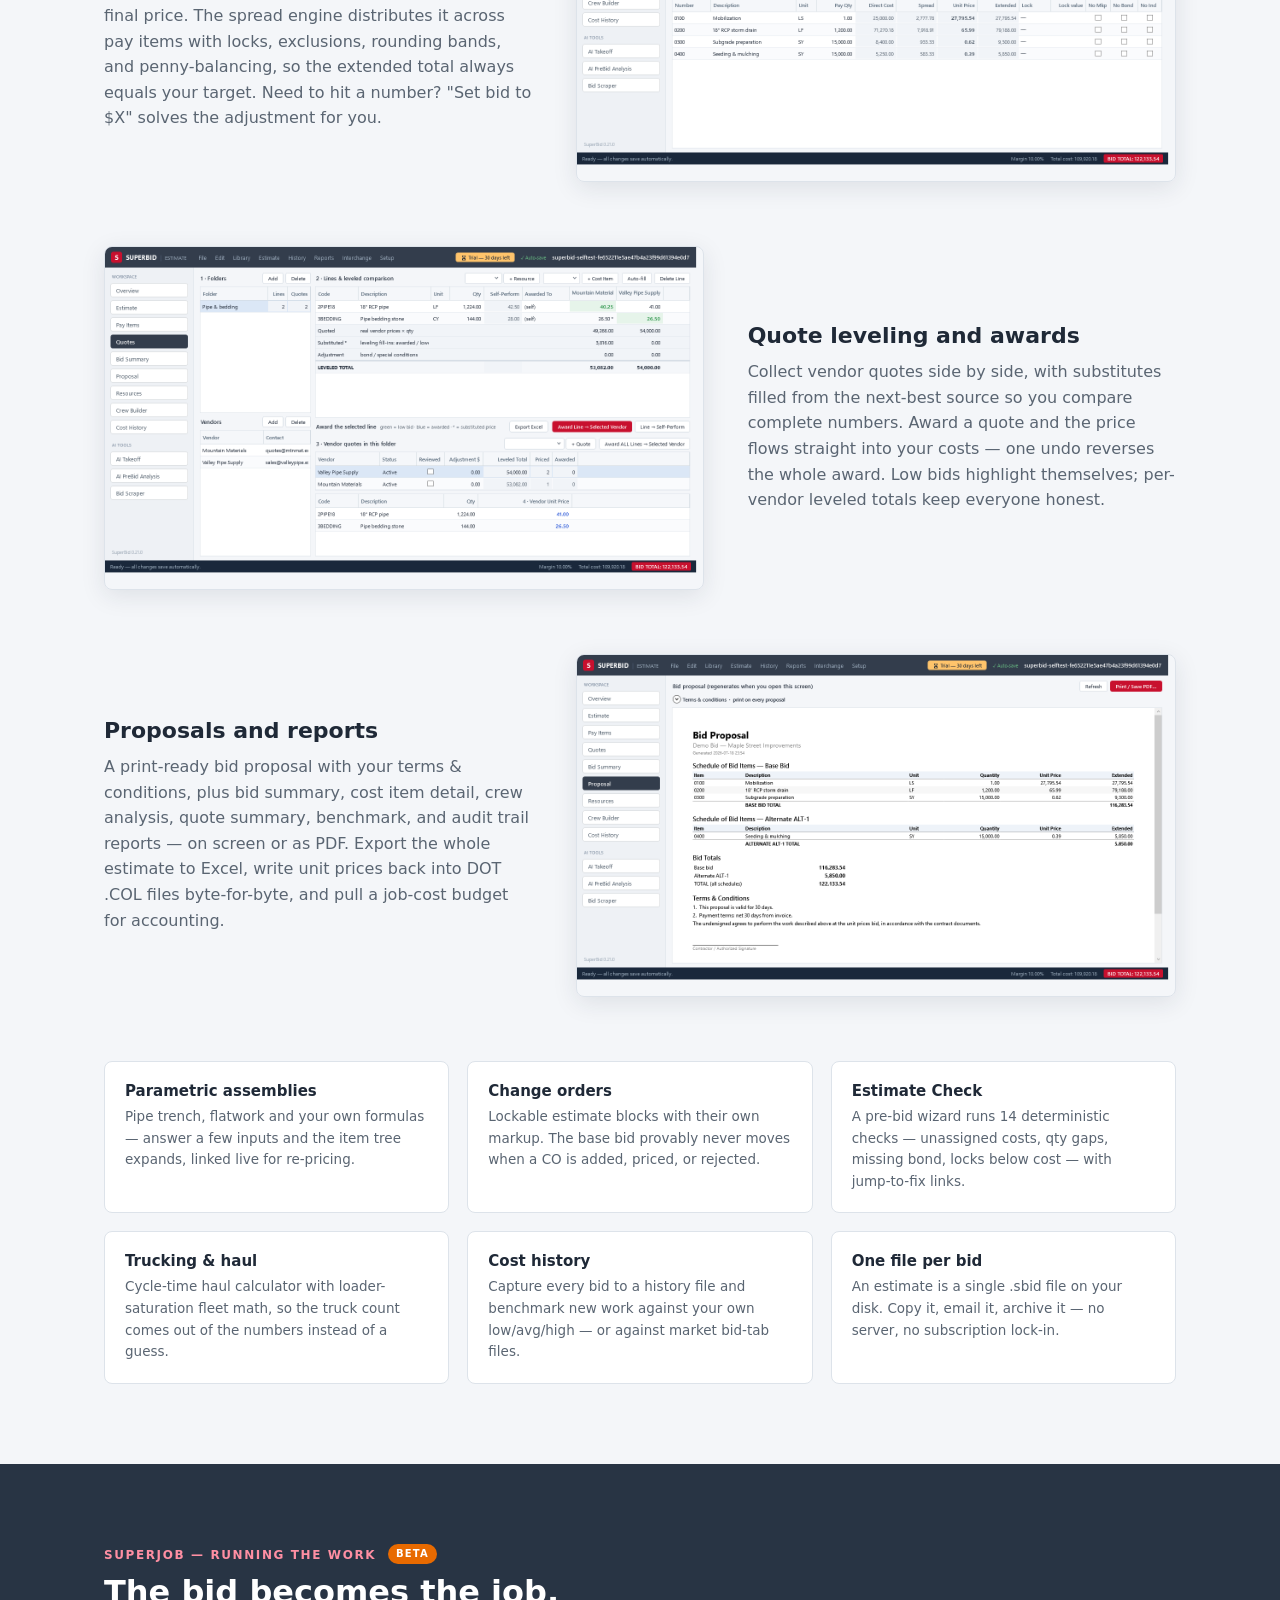
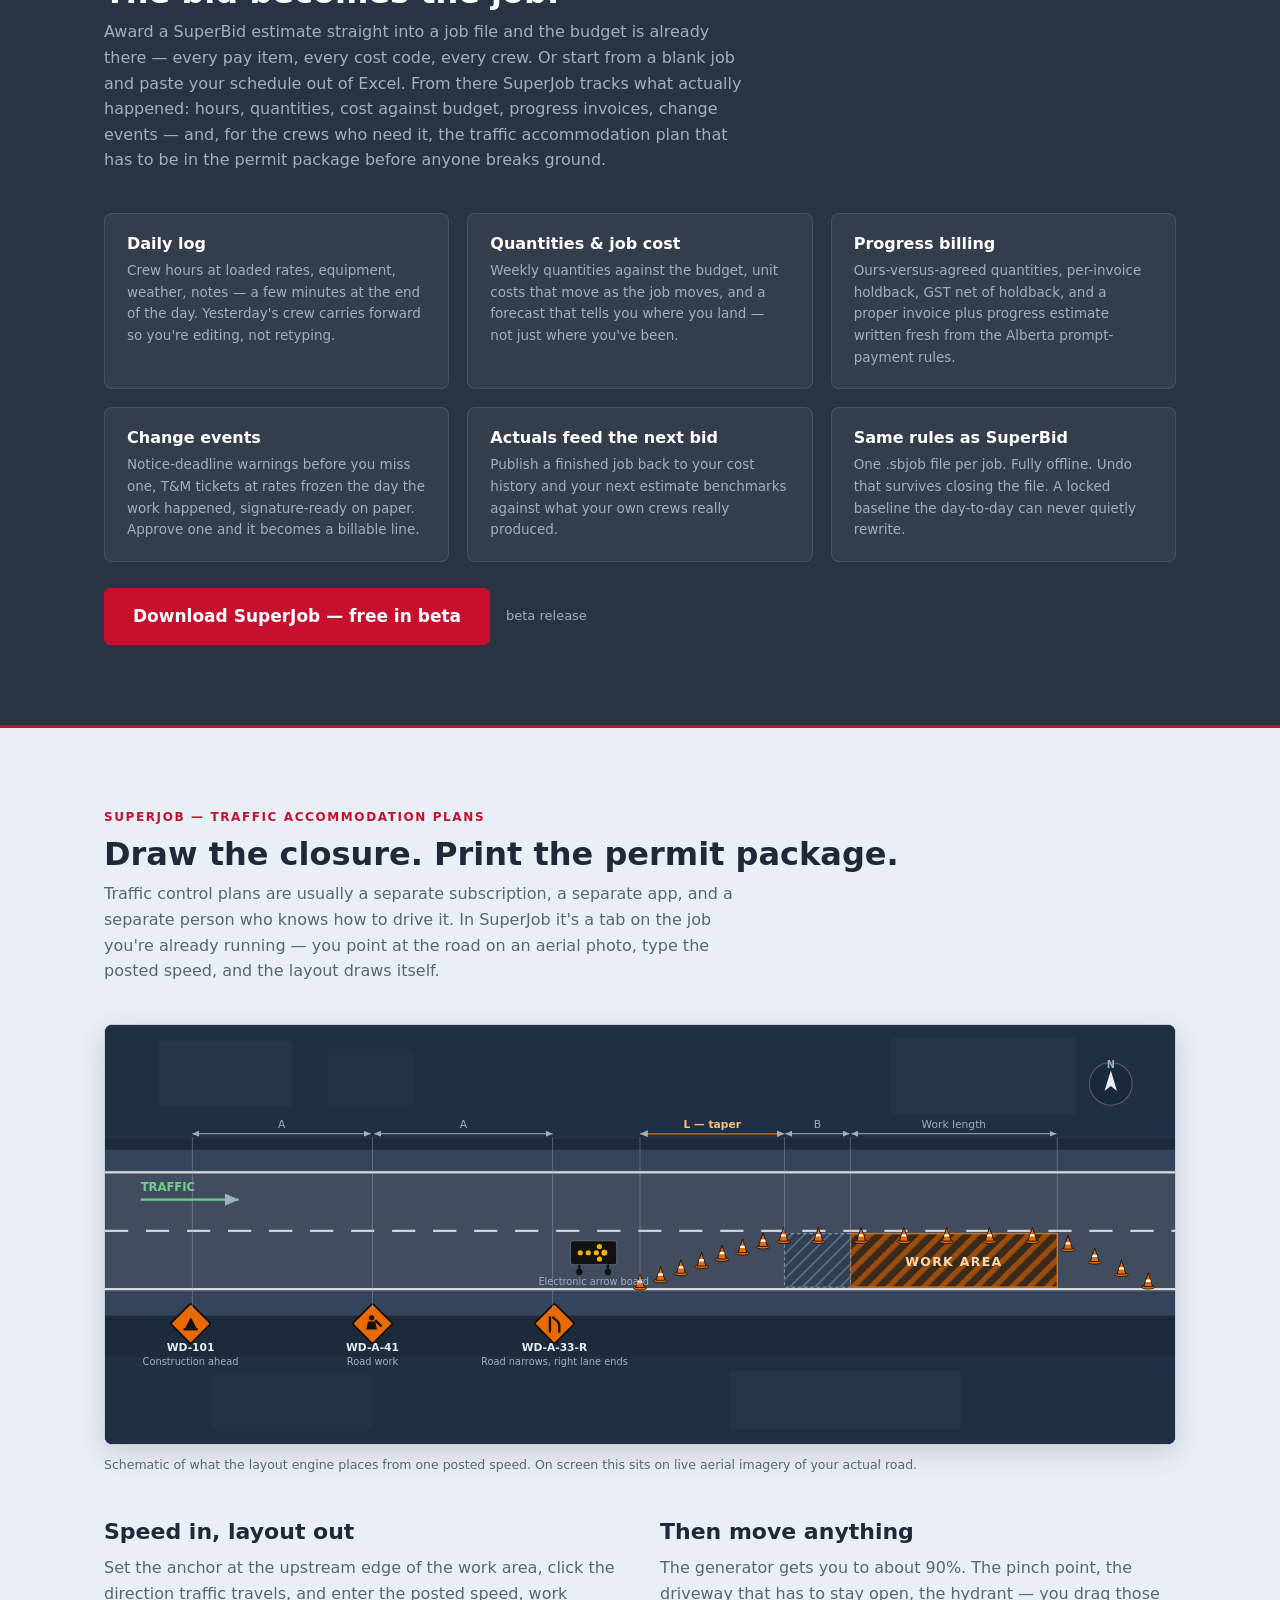
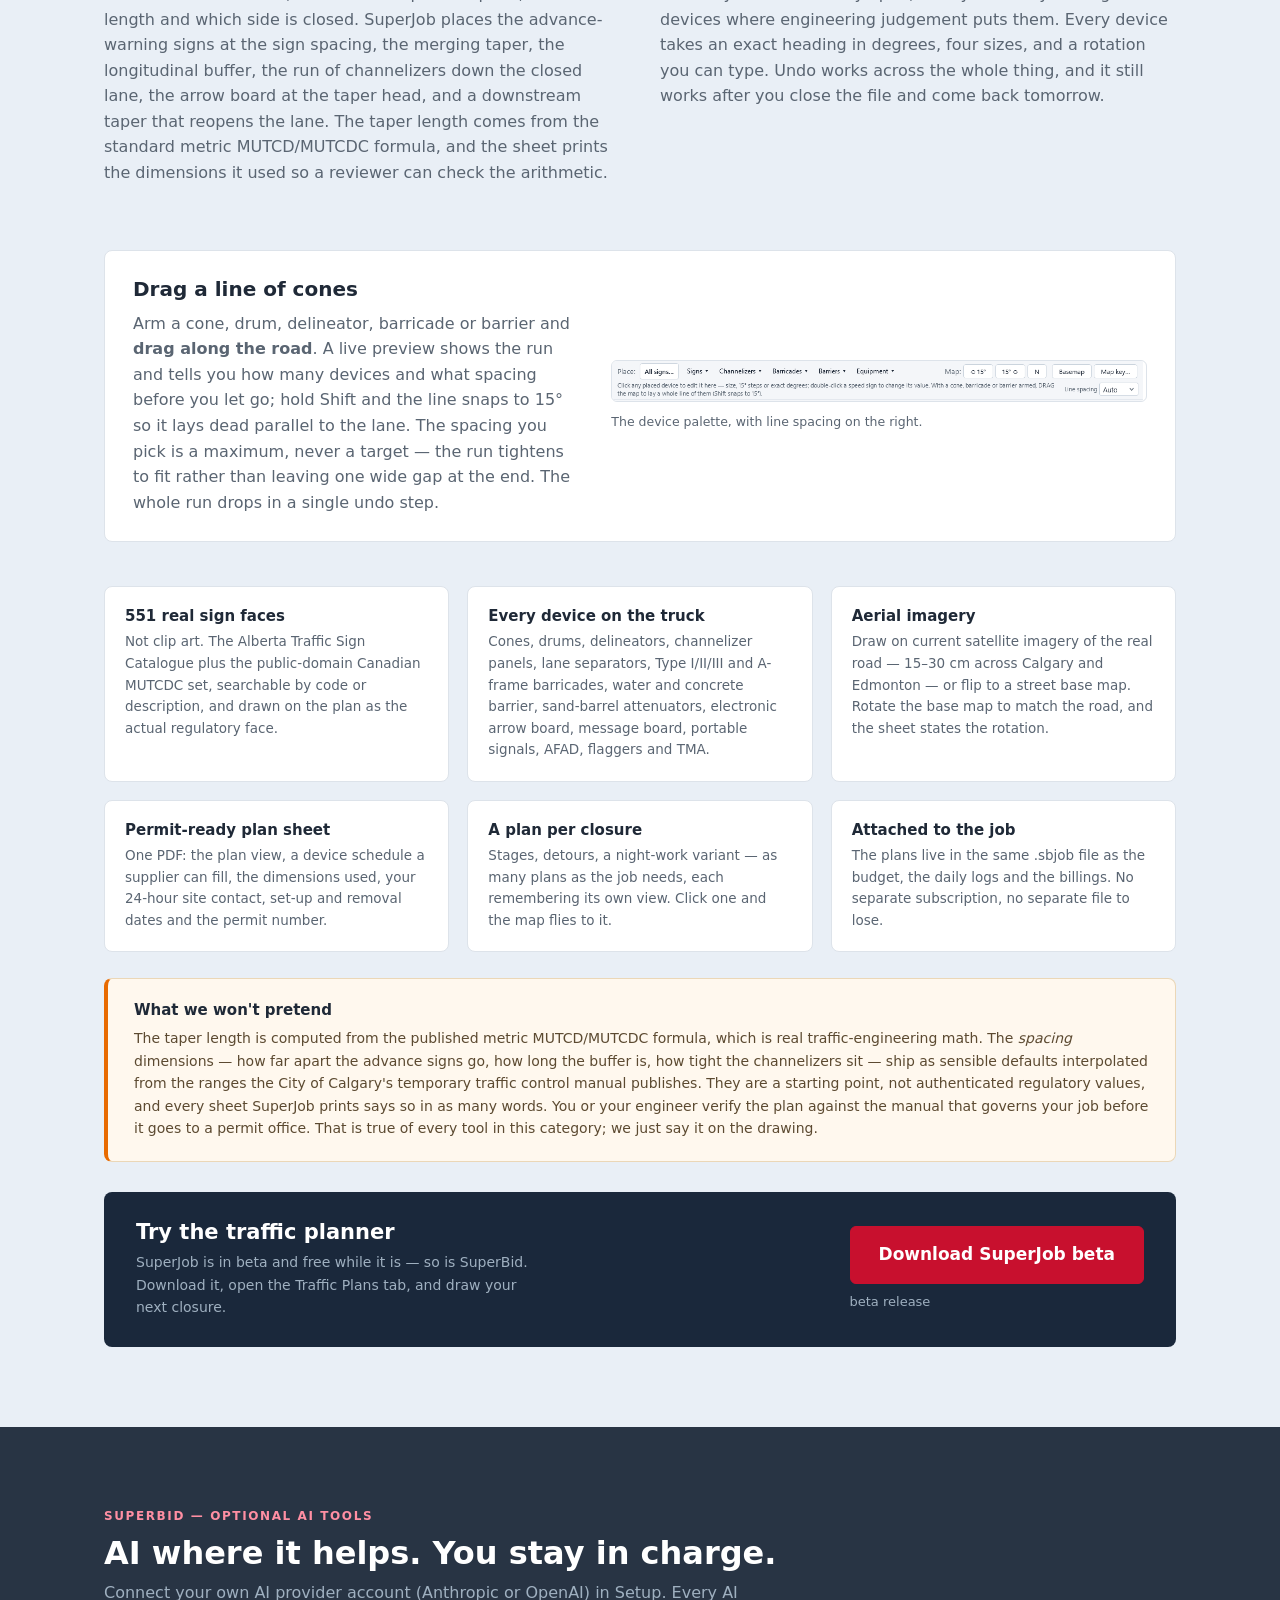
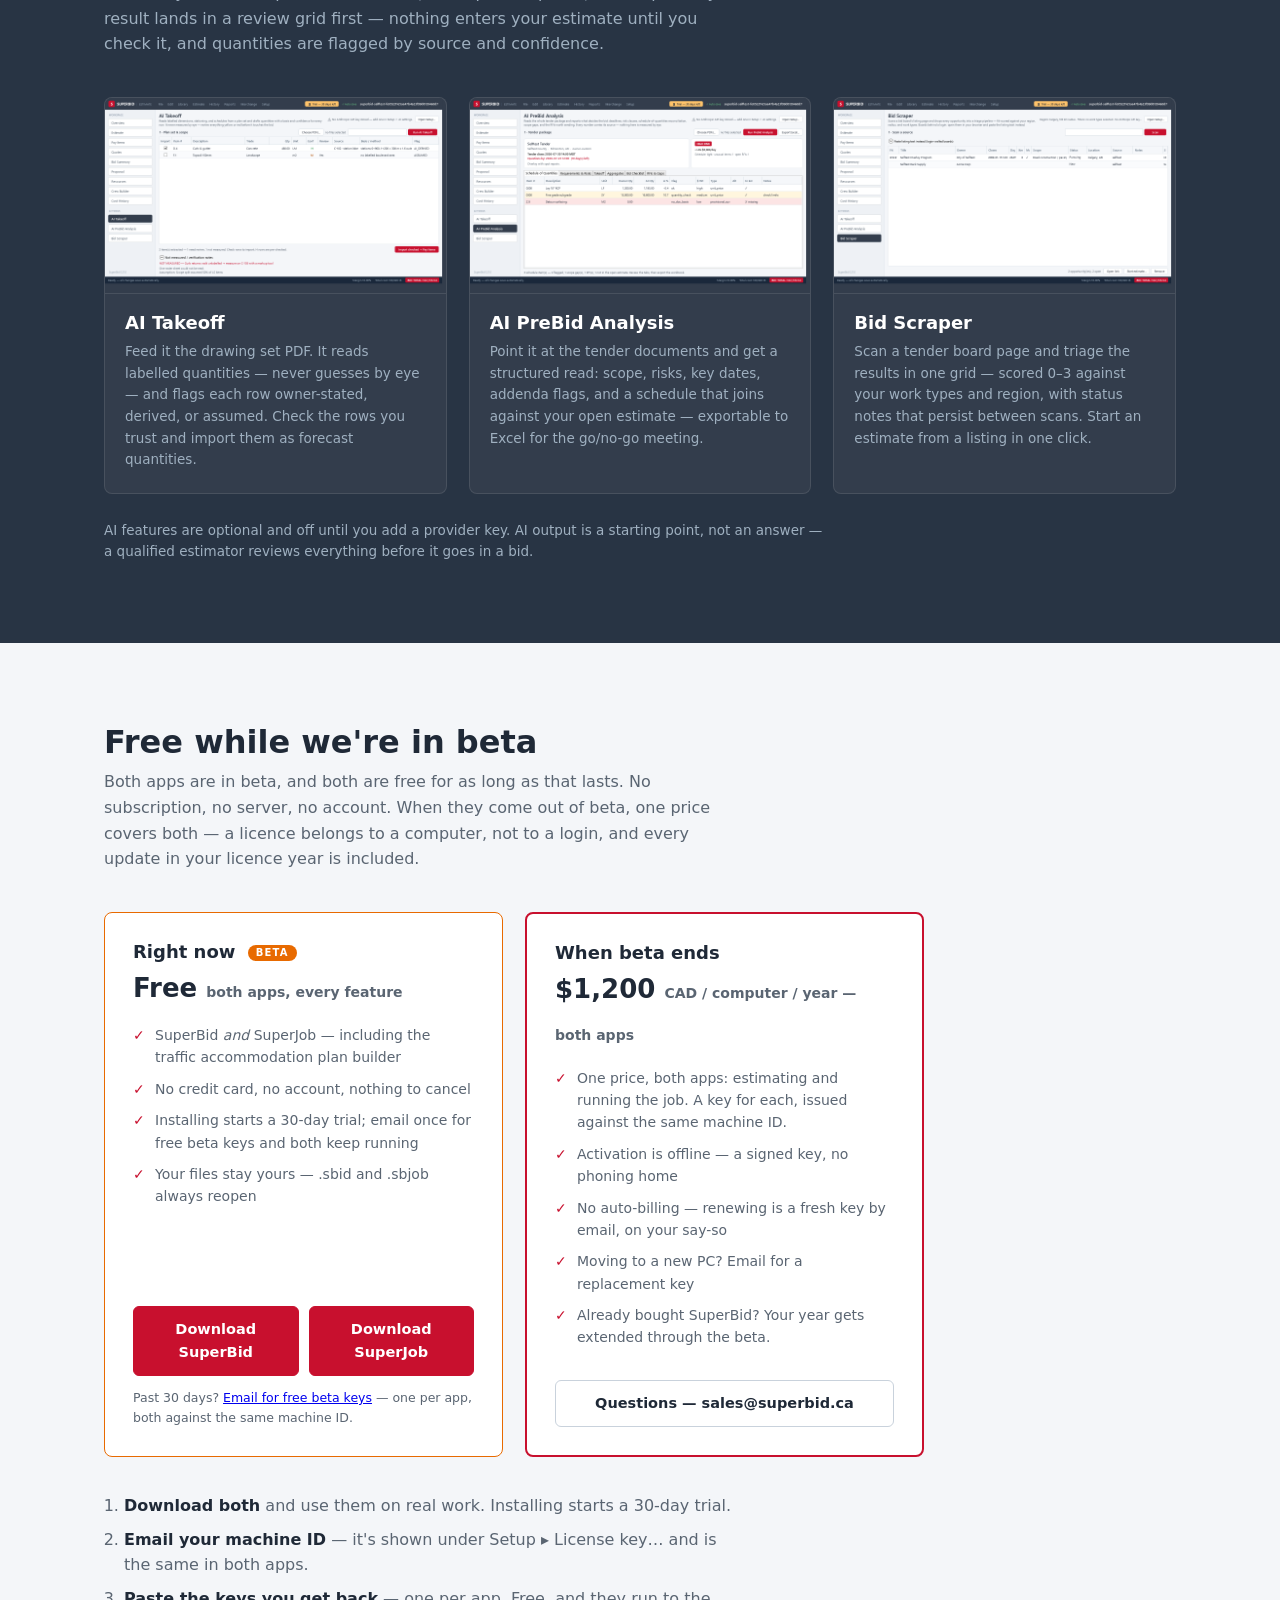
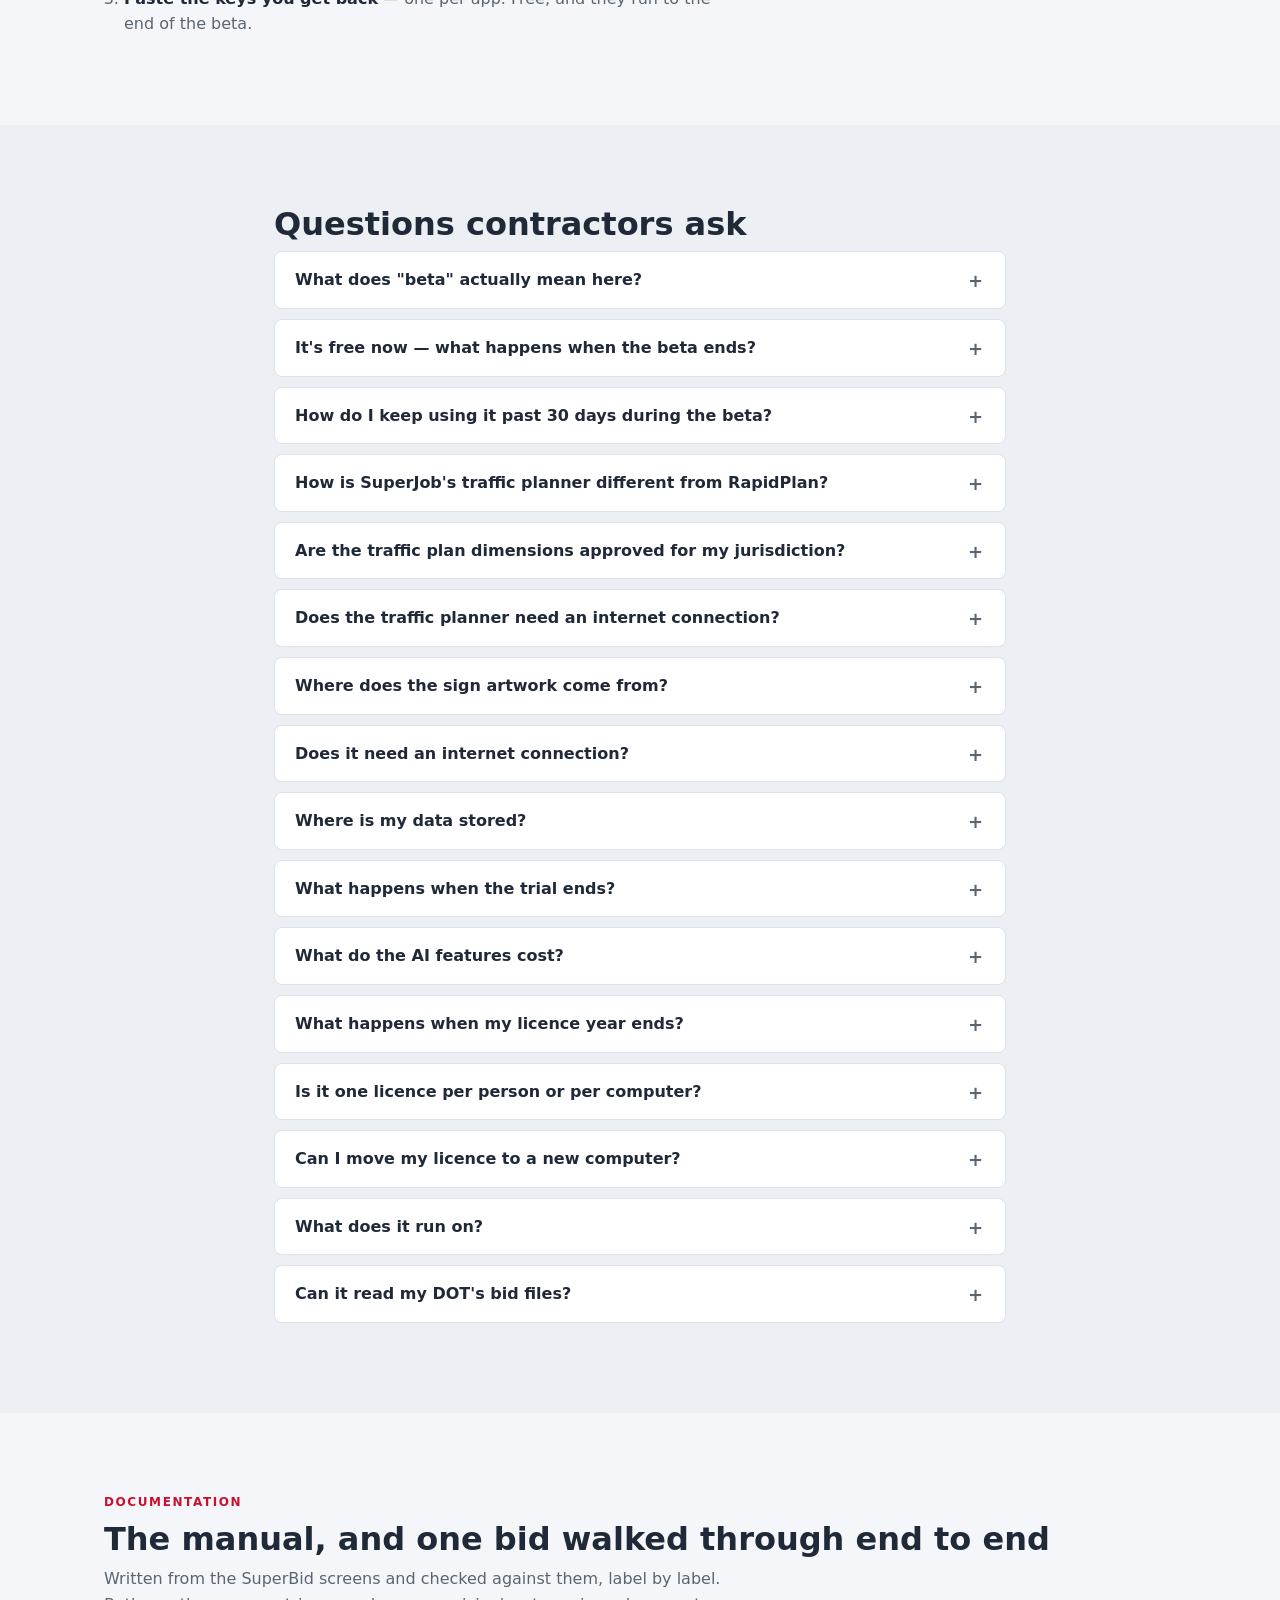
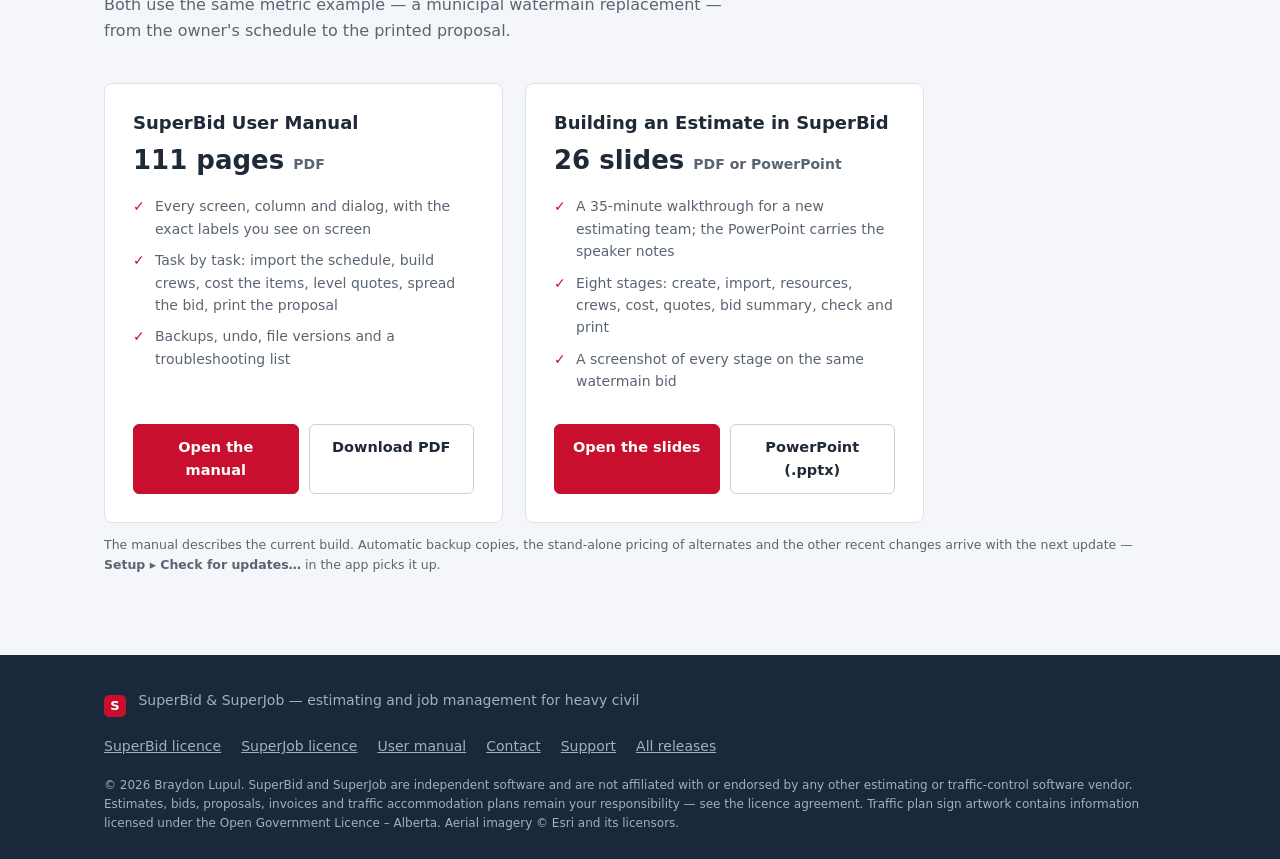
==== commit 9502dde0: "Documentation: user manual and Building-an-Estimate slides Co-Authored-By: Claude Fable 5.1 <noreply" ====
--- a/index.html
+++ b/index.html
@@ -29,6 +29,7 @@
       <a href="#traffic">Traffic Plans</a>
       <a href="#pricing">Pricing</a>
       <a href="#faq">FAQ</a>
+      <a href="#docs">Docs</a>
     </nav>
     <!-- Two products means the nav CTA can't be one product's download — it points
          at the section that offers both. -->
@@ -508,6 +509,51 @@
     </div>
   </section>
 
+  <!-- ============ DOCUMENTATION ============ -->
+  <!-- The PDFs live in docs/ beside this page (copied from the repo's docs/ folder,
+       same bytes). Relative hrefs so the deployed copy on Pages and a local open both
+       work; the PPTX is the editable original for anyone running the training. -->
+  <section id="docs" class="section">
+    <div class="container">
+      <span class="eyebrow">Documentation</span>
+      <h2>The manual, and one bid walked through end to end</h2>
+      <p class="section-sub">Written from the SuperBid screens and checked against them, label by
+      label. Both use the same metric example — a municipal watermain replacement — from the
+      owner's schedule to the printed proposal.</p>
+      <div class="pricing-grid">
+        <div class="price-card">
+          <h3>SuperBid User Manual</h3>
+          <p class="price-line">111 pages <span class="price-per">PDF</span></p>
+          <ul>
+            <li>Every screen, column and dialog, with the exact labels you see on screen</li>
+            <li>Task by task: import the schedule, build crews, cost the items, level quotes, spread the bid, print the proposal</li>
+            <li>Backups, undo, file versions and a troubleshooting list</li>
+          </ul>
+          <div class="price-card-actions">
+            <a class="btn btn-red" href="docs/SuperBid-User-Manual.pdf">Open the manual</a>
+            <a class="btn btn-outline" href="docs/SuperBid-User-Manual.pdf" download>Download PDF</a>
+          </div>
+        </div>
+        <div class="price-card">
+          <h3>Building an Estimate in SuperBid</h3>
+          <p class="price-line">26 slides <span class="price-per">PDF or PowerPoint</span></p>
+          <ul>
+            <li>A 35-minute walkthrough for a new estimating team; the PowerPoint carries the speaker notes</li>
+            <li>Eight stages: create, import, resources, crews, cost, quotes, bid summary, check and print</li>
+            <li>A screenshot of every stage on the same watermain bid</li>
+          </ul>
+          <div class="price-card-actions">
+            <a class="btn btn-red" href="docs/Building-an-Estimate-in-SuperBid.pdf">Open the slides</a>
+            <a class="btn btn-outline" href="docs/Building-an-Estimate-in-SuperBid.pptx" download>PowerPoint (.pptx)</a>
+          </div>
+        </div>
+      </div>
+      <p class="price-note">The manual describes the current build. Automatic backup copies, the
+      stand-alone pricing of alternates and the other recent changes arrive with the next update —
+      <strong>Setup ▸ Check for updates…</strong> in the app picks it up.</p>
+    </div>
+  </section>
+
 </main>
 
 <footer class="footer">
@@ -519,6 +565,7 @@
     <nav aria-label="Footer">
       <a href="eula.html">SuperBid licence</a>
       <a href="superjob-eula.html">SuperJob licence</a>
+      <a href="docs/SuperBid-User-Manual.pdf">User manual</a>
       <a href="mailto:info@superbid.ca">Contact</a>
       <a href="mailto:support@superbid.ca">Support</a>
       <a href="https://github.com/lupulbraydon-ops/superbid-releases/releases" rel="noopener">All releases</a>
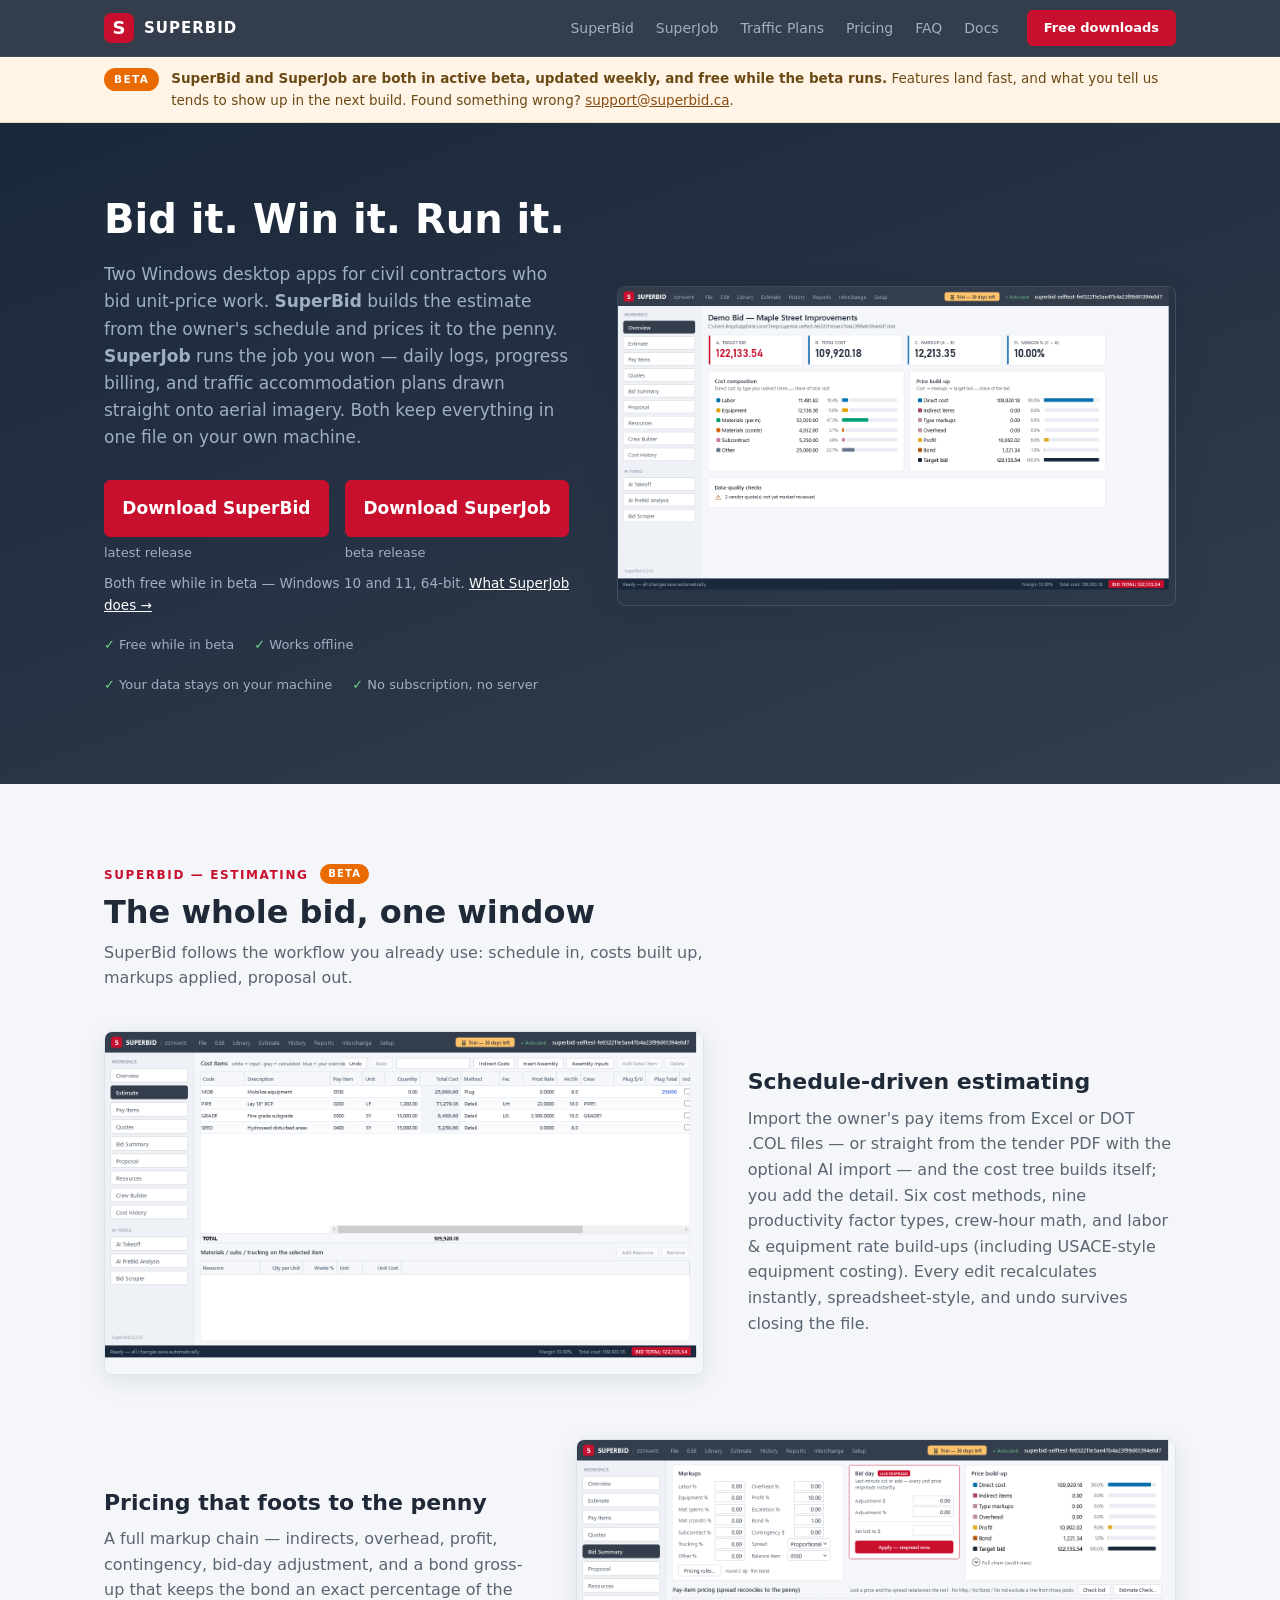
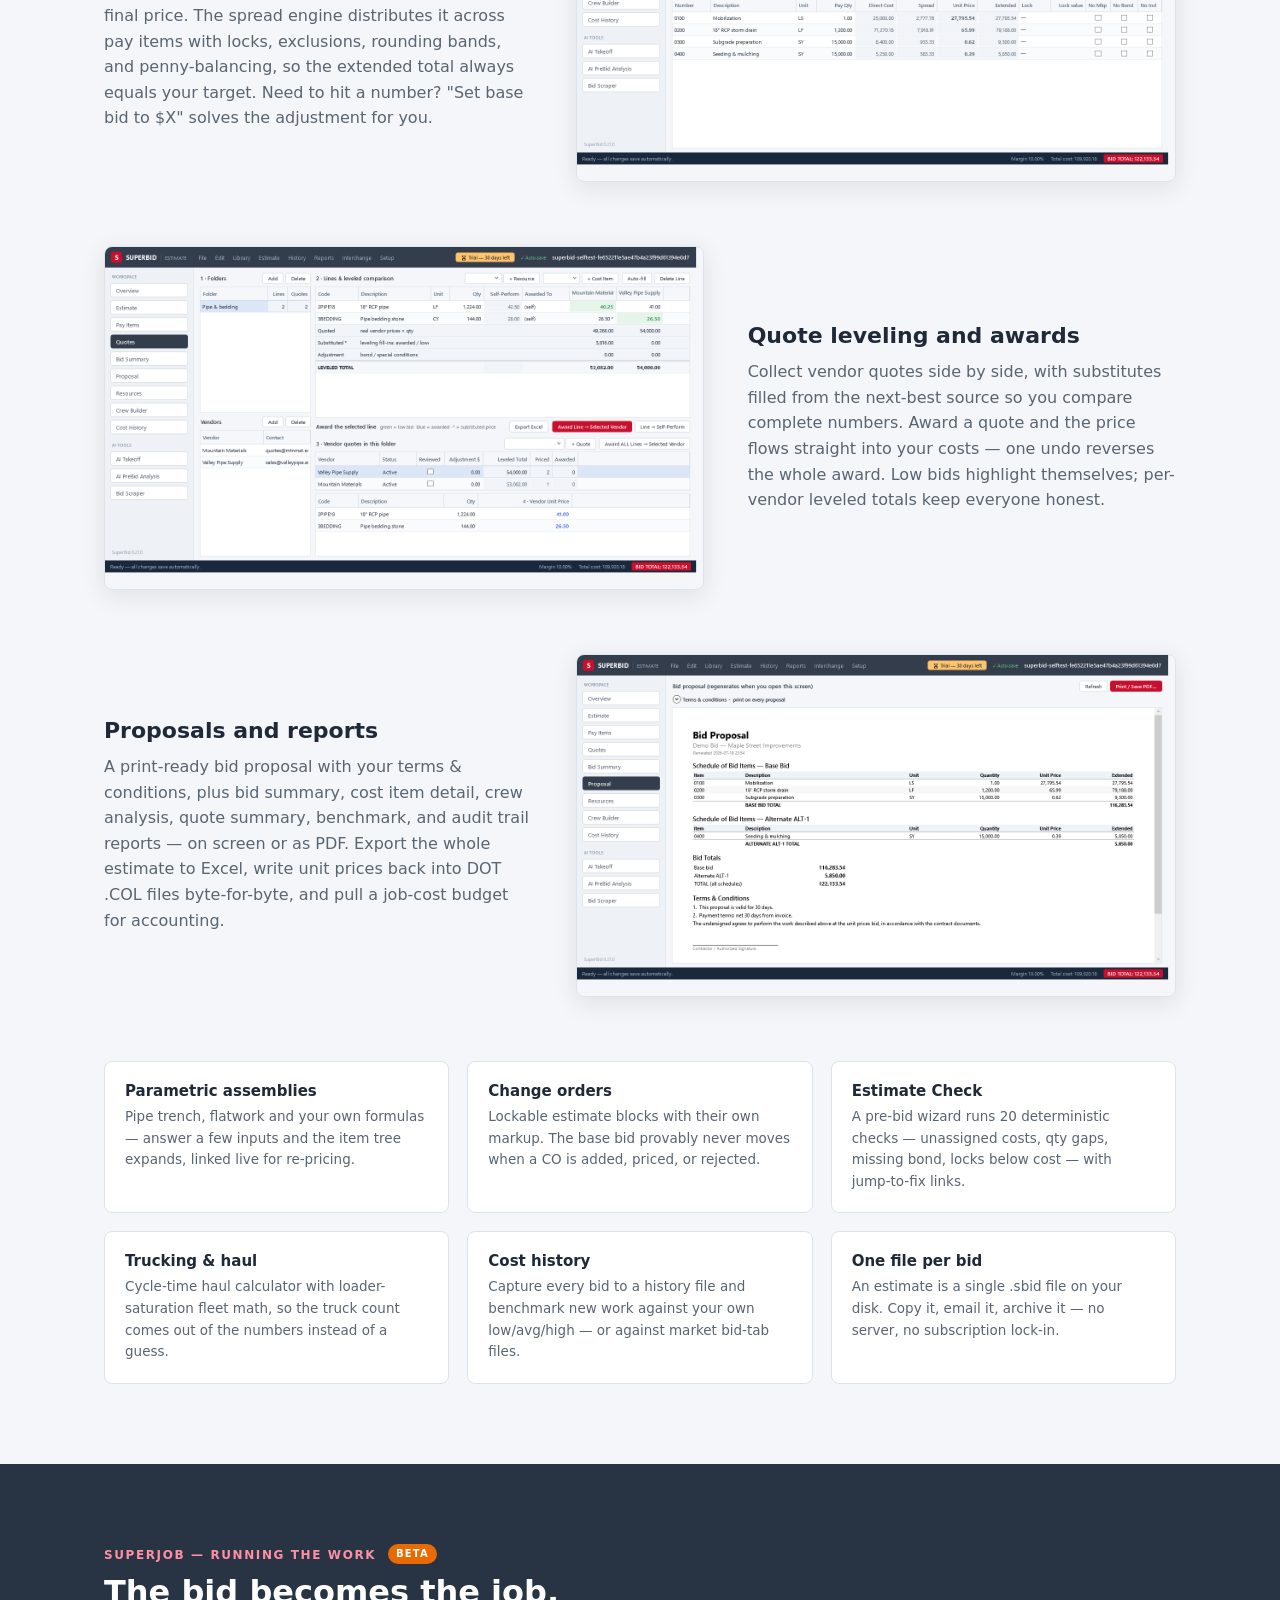
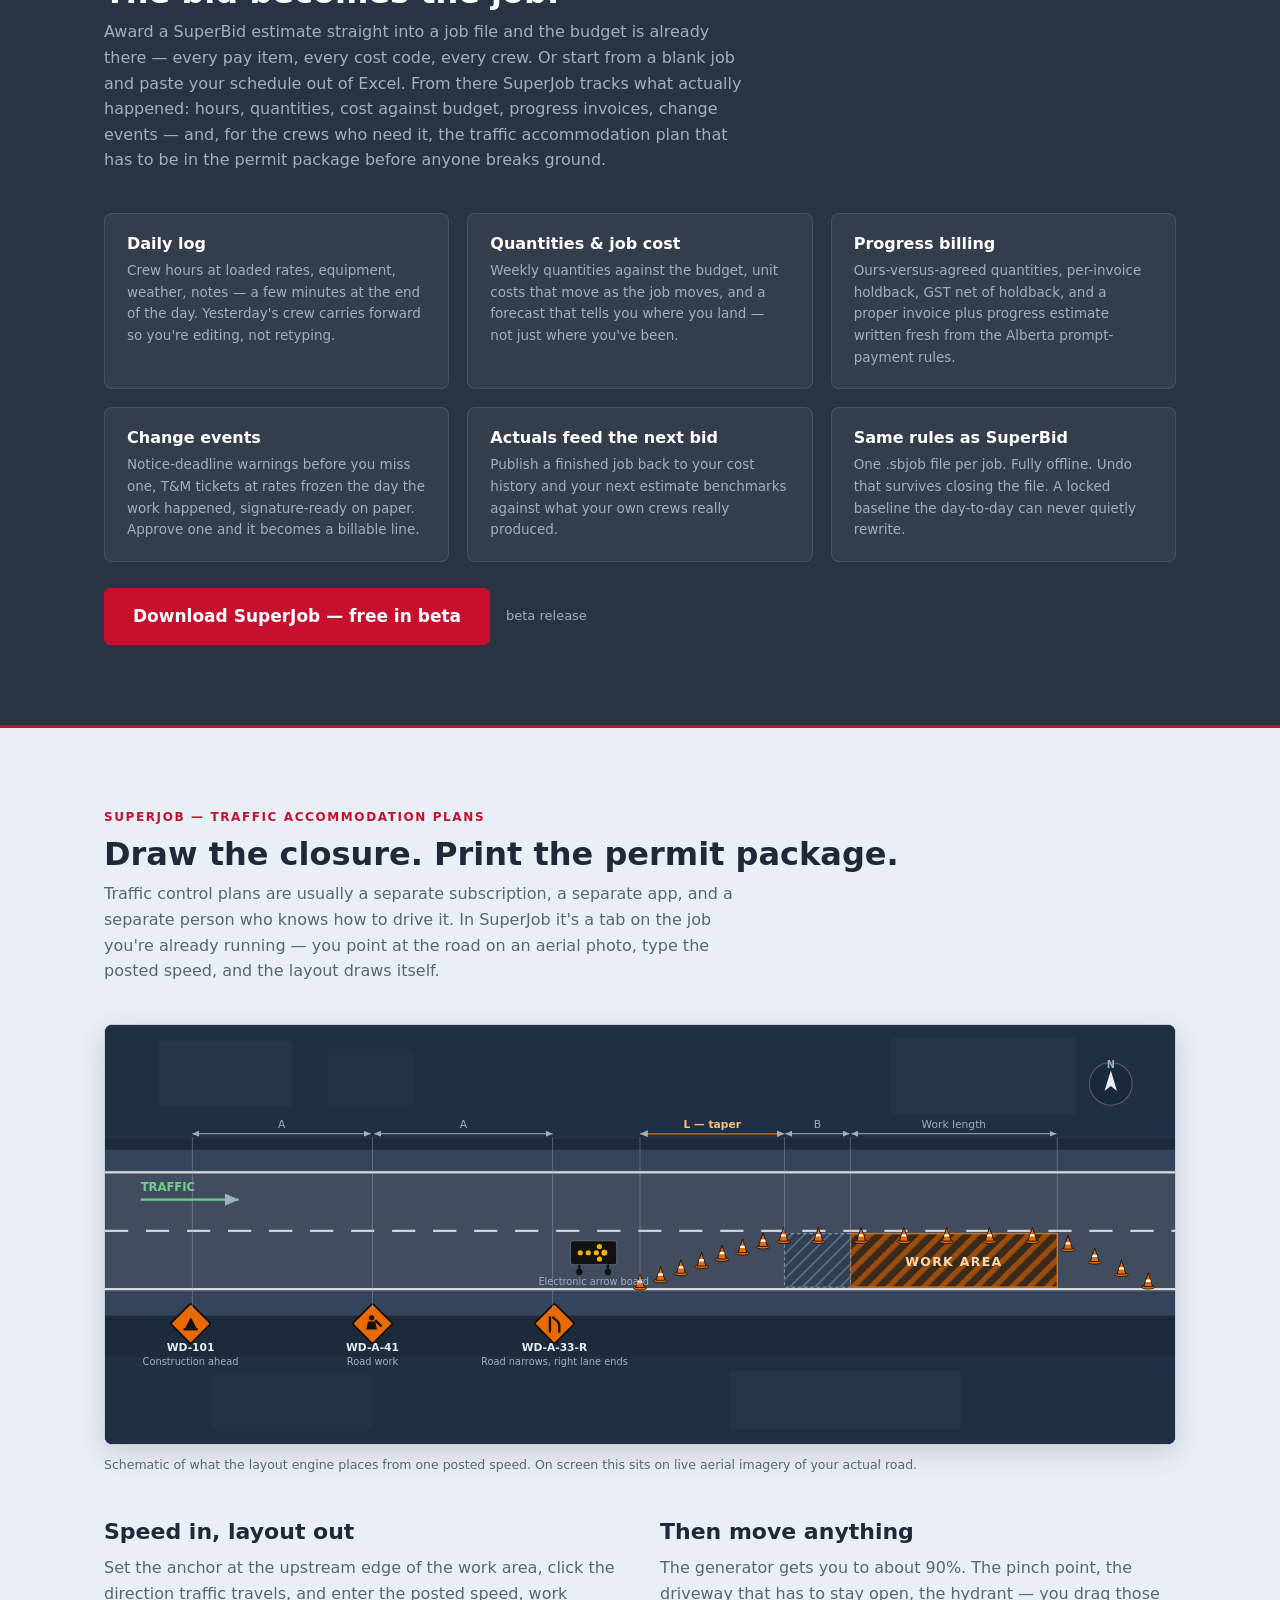
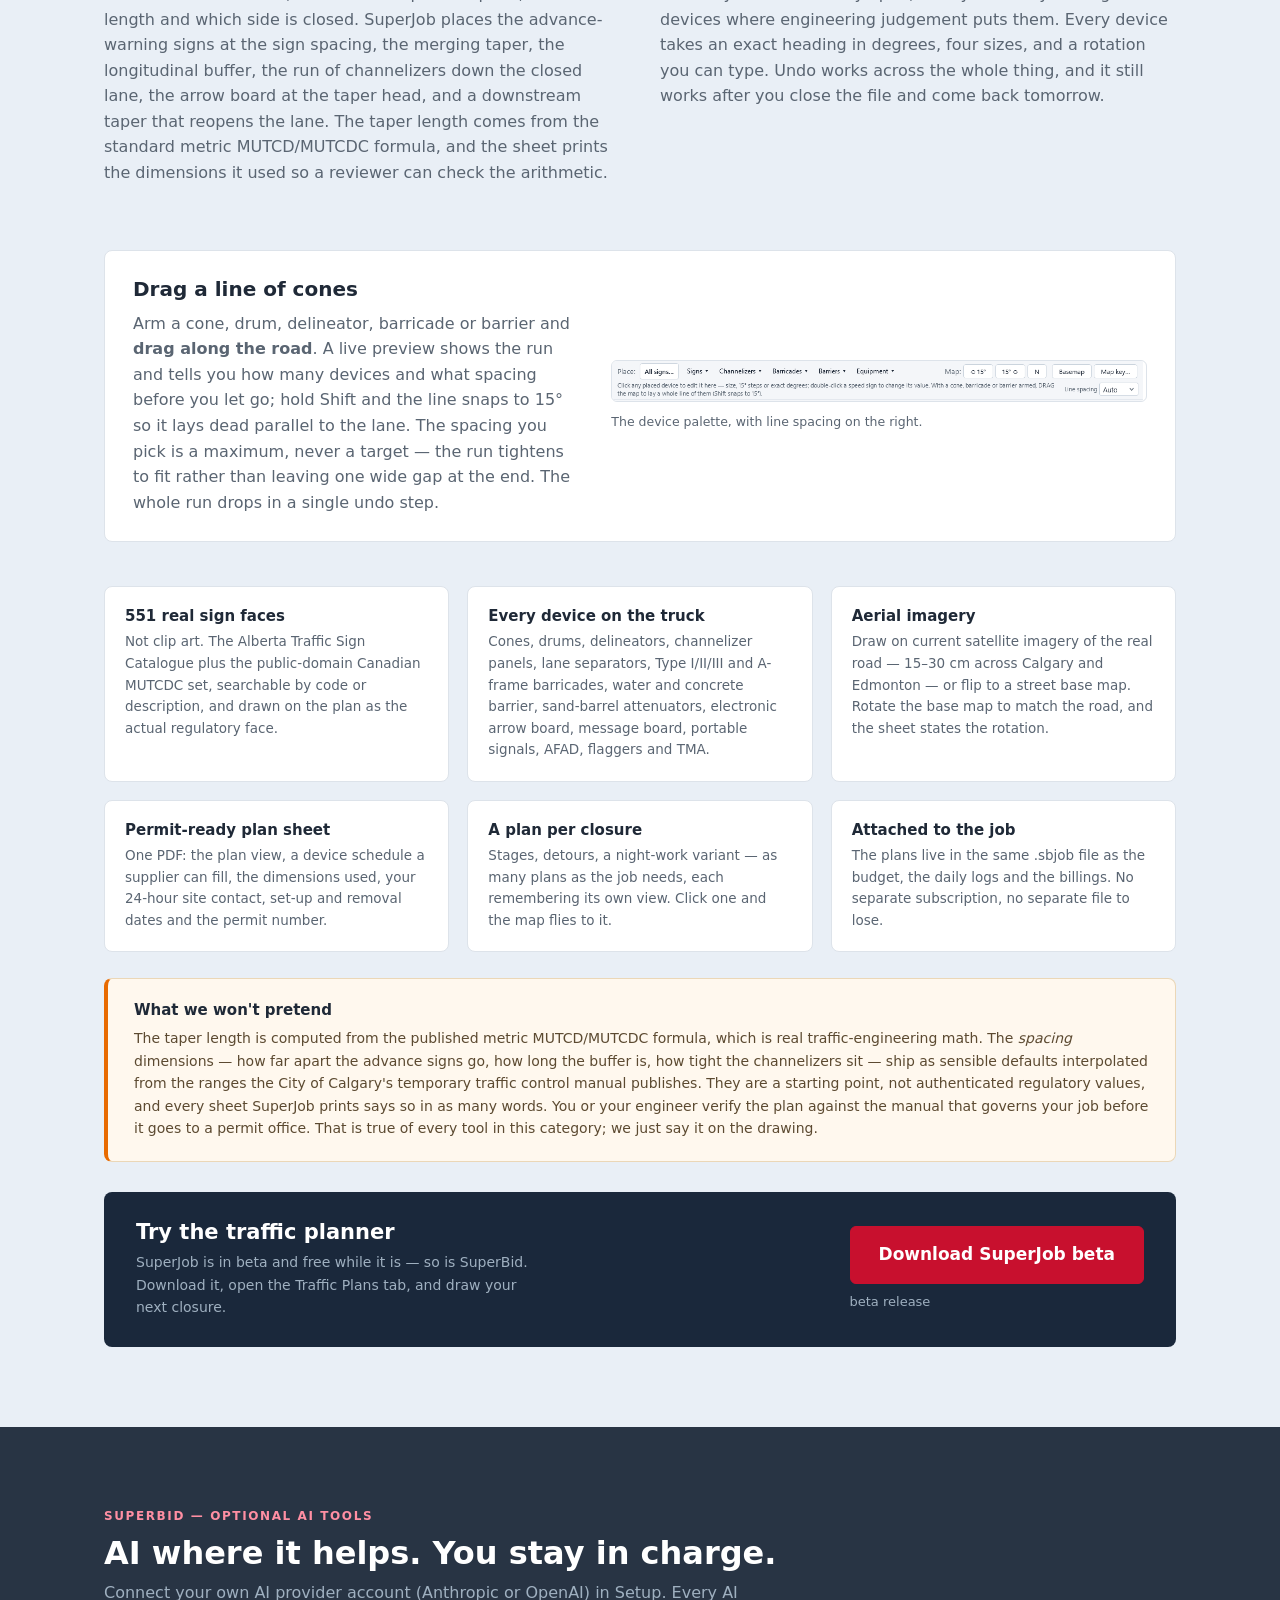
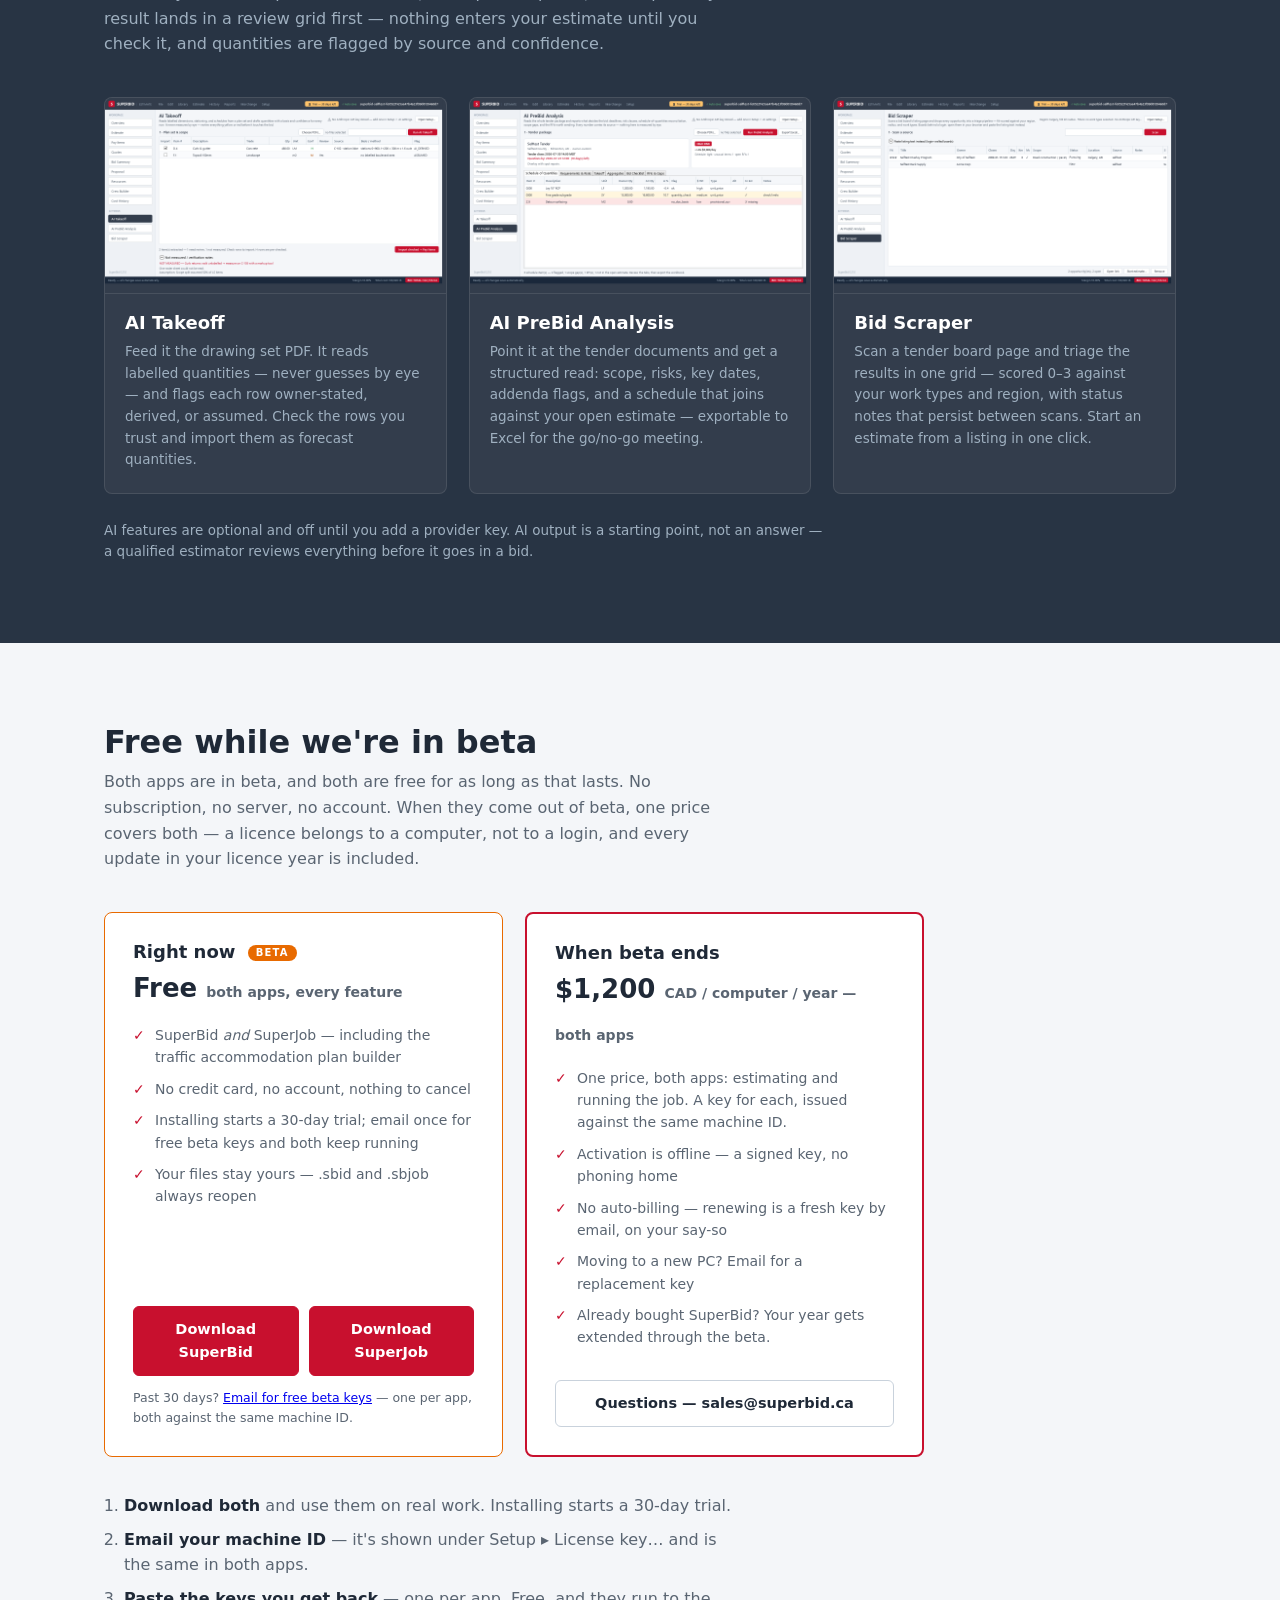
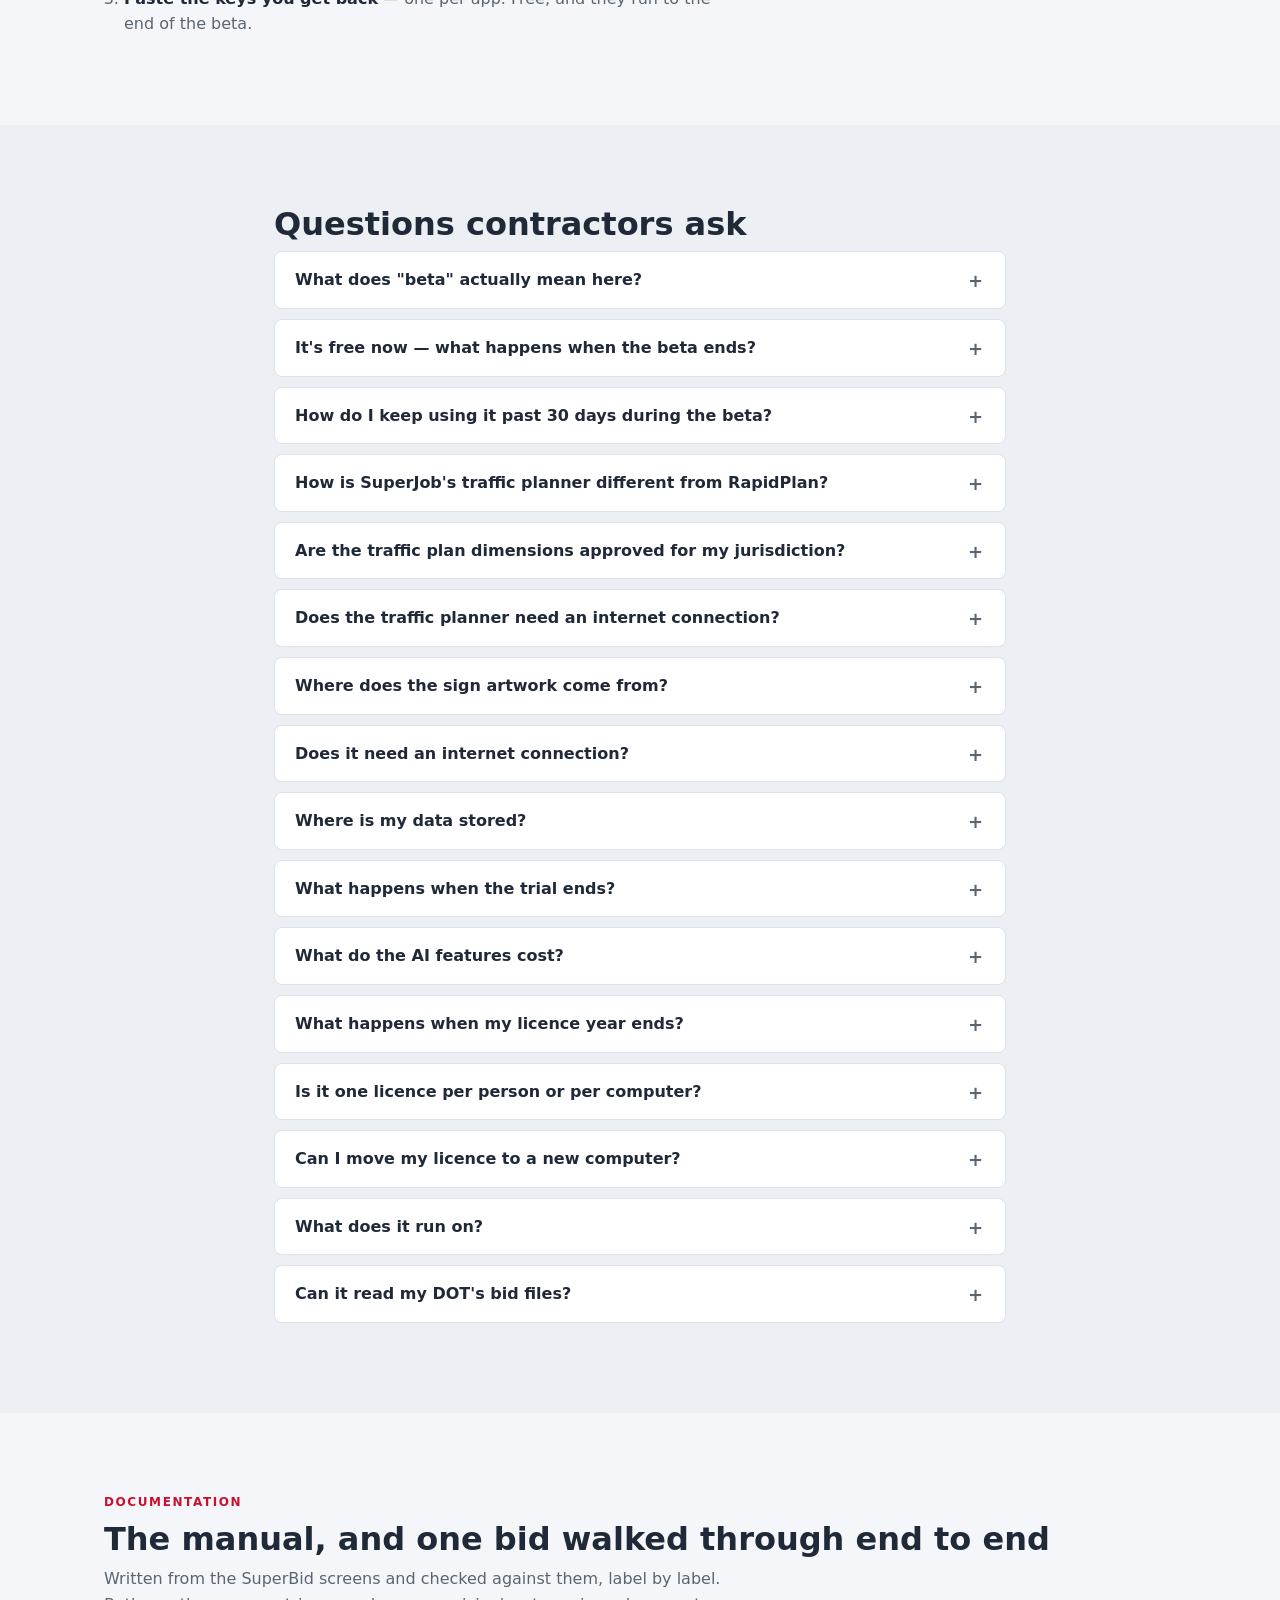
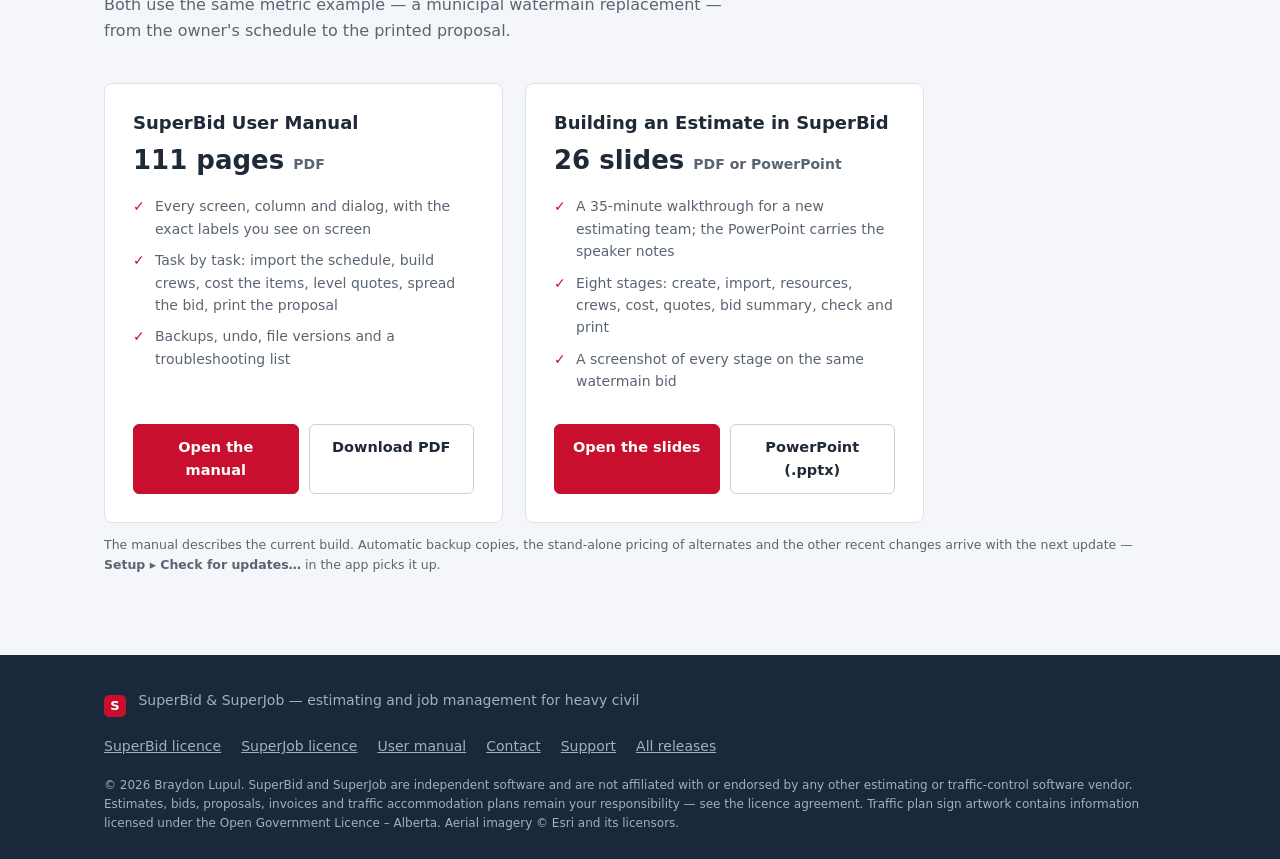
==== commit ac000e8a: "Site copy for SuperBid 0.32.0: 20 Estimate Check rules, Set base bid Co-Authored-By: Claude Fable 5." ====
--- a/index.html
+++ b/index.html
@@ -116,7 +116,7 @@
           <p>A full markup chain — indirects, overhead, profit, contingency, bid-day adjustment, and a
           bond gross-up that keeps the bond an exact percentage of the final price. The spread engine
           distributes it across pay items with locks, exclusions, rounding bands, and penny-balancing,
-          so the extended total always equals your target. Need to hit a number? "Set bid to $X" solves
+          so the extended total always equals your target. Need to hit a number? "Set base bid to $X" solves
           the adjustment for you.</p>
         </div>
       </div>
@@ -146,7 +146,7 @@
       <div class="capability-grid">
         <div class="cap"><h4>Parametric assemblies</h4><p>Pipe trench, flatwork and your own formulas — answer a few inputs and the item tree expands, linked live for re-pricing.</p></div>
         <div class="cap"><h4>Change orders</h4><p>Lockable estimate blocks with their own markup. The base bid provably never moves when a CO is added, priced, or rejected.</p></div>
-        <div class="cap"><h4>Estimate Check</h4><p>A pre-bid wizard runs 14 deterministic checks — unassigned costs, qty gaps, missing bond, locks below cost — with jump-to-fix links.</p></div>
+        <div class="cap"><h4>Estimate Check</h4><p>A pre-bid wizard runs 20 deterministic checks — unassigned costs, qty gaps, missing bond, locks below cost — with jump-to-fix links.</p></div>
         <div class="cap"><h4>Trucking &amp; haul</h4><p>Cycle-time haul calculator with loader-saturation fleet math, so the truck count comes out of the numbers instead of a guess.</p></div>
         <div class="cap"><h4>Cost history</h4><p>Capture every bid to a history file and benchmark new work against your own low/avg/high — or against market bid-tab files.</p></div>
         <div class="cap"><h4>One file per bid</h4><p>An estimate is a single .sbid file on your disk. Copy it, email it, archive it — no server, no subscription lock-in.</p></div>
